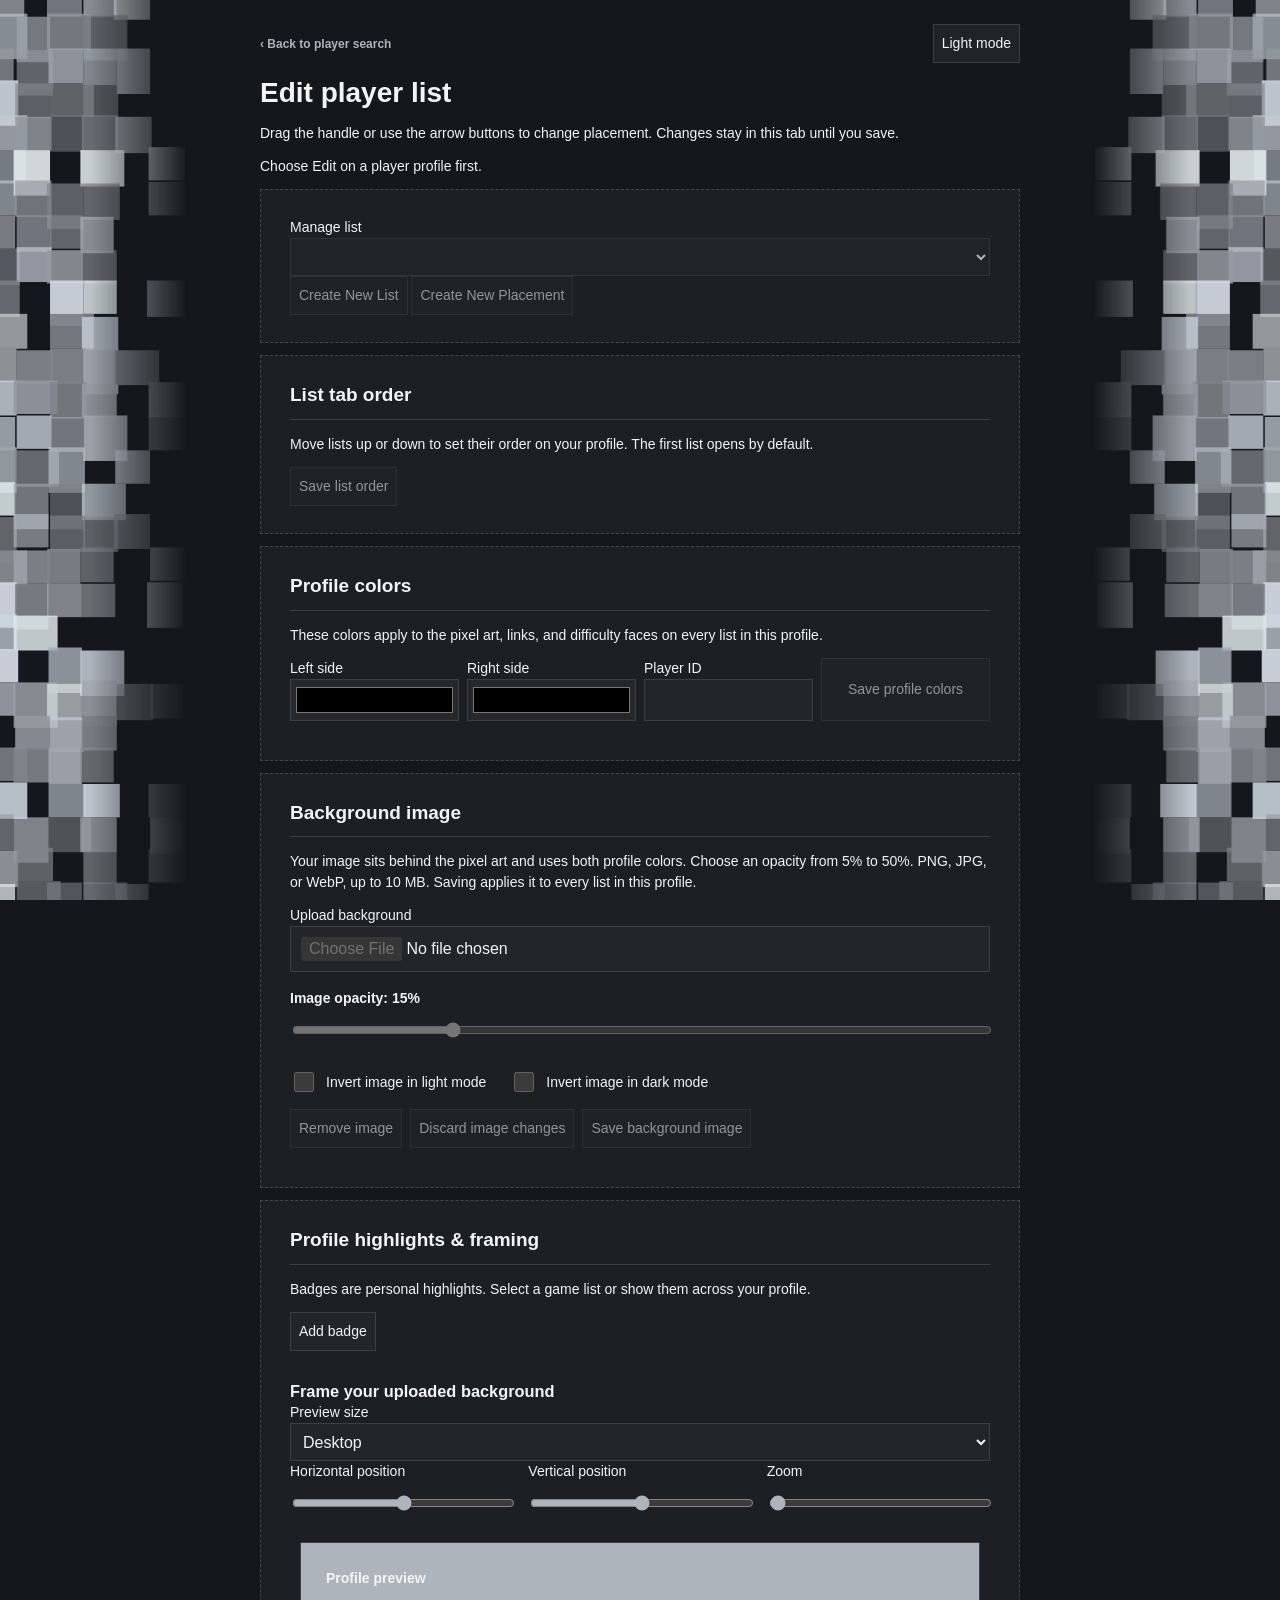
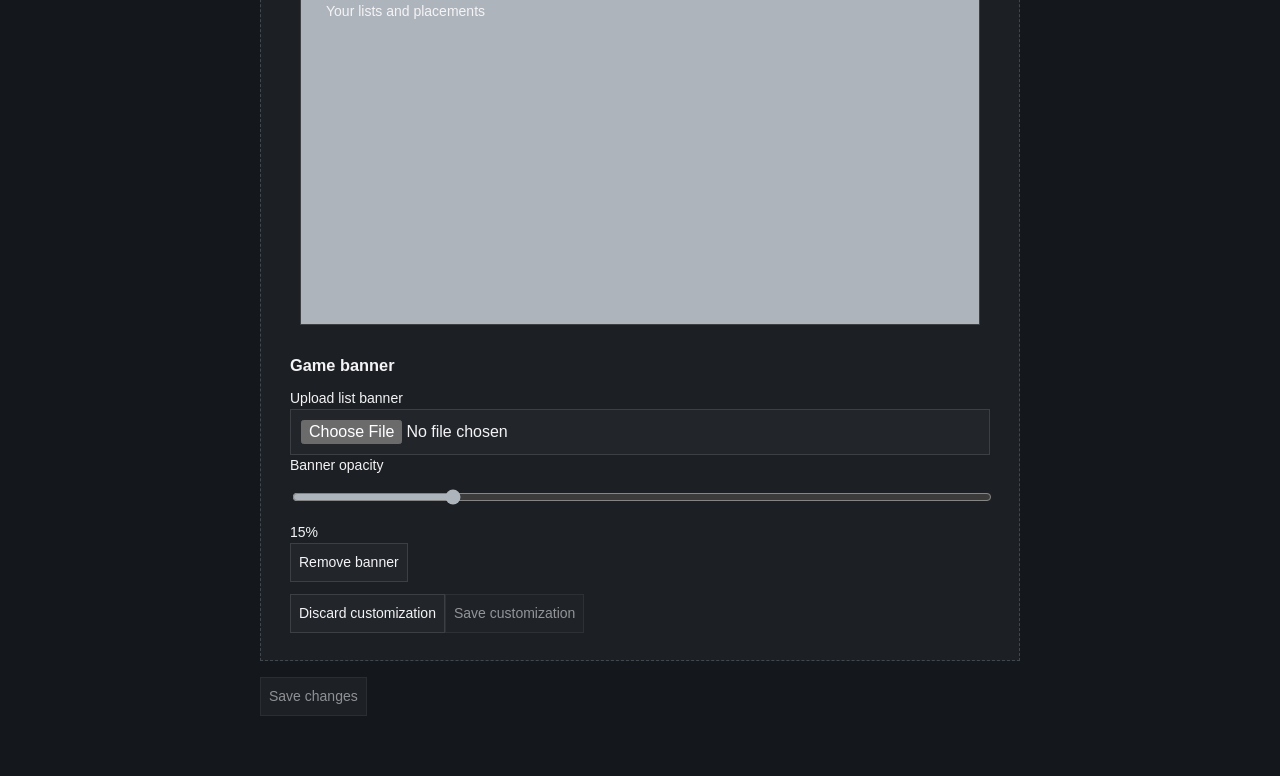
==== editor/index.html @ b679de84 "Add Beat Saber grade 1–40 artwork and editor selection with previews" ====
<!doctype html>
<html lang="en">
<head>
  <meta charset="utf-8">
  <meta name="viewport" content="width=device-width, initial-scale=1">
  <meta name="color-scheme" content="dark light">
  <meta name="theme-color" content="#1b1e22">
  <meta name="robots" content="noindex">
  <title>Edit player list</title>
  <link rel="stylesheet" href="../assets/style.css?v=beat-grades-1">
  <link rel="stylesheet" href="editor.css?v=beat-grades-1">
  <script type="module" src="editor.js?v=beat-grades-1"></script>
</head>
<body>
<main class="container editor">
  <div class="editor-topbar"><a id="back" class="inline-back" href="../">‹ Back to player search</a><button type="button" id="theme-toggle">Light mode</button></div>
  <h1 id="title">Edit player list</h1>
  <p>Drag the handle or use the arrow buttons to change placement. Changes stay in this tab until you save.</p>
  <p id="status" role="status"></p>
  <section class="singlepanel">
    <label for="list-select">Manage list</label>
    <select id="list-select" disabled></select>
    <button type="button" id="create-list" disabled>Create New List</button>
    <button type="button" id="create-placement" disabled>Create New Placement</button>
  </section>
  <section class="singlepanel" aria-labelledby="list-order-heading">
    <h2 id="list-order-heading">List tab order</h2>
    <p>Move lists up or down to set their order on your profile. The first list opens by default.</p>
    <ol id="list-order"></ol>
    <button type="button" id="save-list-order" disabled>Save list order</button>
  </section>
  <dialog id="list-order-dialog">
    <form id="list-order-form">
      <h2>Save list tab order</h2>
      <p id="order-save-status" role="status"></p>
      <label>Player ID (16 digits) <input id="order-code" type="password" inputmode="numeric" pattern="[0-9]{16}" maxlength="16" autocomplete="off" required></label>
      <button type="submit">Confirm and save</button>
      <button type="button" id="cancel-order">Cancel</button>
    </form>
  </dialog>
  <section class="singlepanel" aria-labelledby="profile-colors-heading">
    <h2 id="profile-colors-heading">Profile colors</h2>
    <p>These colors apply to the pixel art, links, and difficulty faces on every list in this profile.</p>
    <form id="profile-colors" class="editor-fields">
      <label>Left side <input type="color" id="profile-left" disabled></label>
      <label>Right side <input type="color" id="profile-right" disabled></label>
      <label>Player ID <input type="password" id="profile-code" inputmode="numeric" pattern="[0-9]{16}" maxlength="16" autocomplete="off" required disabled></label>
      <button type="submit" id="save-colors" disabled>Save profile colors</button>
    </form>
    <p id="colors-status" role="status"></p>
  </section>
  <section class="singlepanel" aria-labelledby="background-heading">
    <h2 id="background-heading">Background image</h2>
    <p>Your image sits behind the pixel art and uses both profile colors. Choose an opacity from 5% to 50%. PNG, JPG, or WebP, up to 10 MB. Saving applies it to every list in this profile.</p>
    <label>Upload background <input type="file" id="background-file" accept="image/png,image/jpeg,image/webp" disabled></label>
    <label class="background-opacity-label" for="background-opacity">Image opacity: <output id="background-opacity-value" for="background-opacity">15%</output></label>
    <input type="range" id="background-opacity" min="5" max="50" step="1" value="15" disabled>
    <div class="background-switches">
      <label><input type="checkbox" id="background-invert-light" role="switch" disabled> Invert image in light mode</label>
      <label><input type="checkbox" id="background-invert-dark" role="switch" disabled> Invert image in dark mode</label>
    </div>
    <div class="background-preview" id="background-preview" hidden><div class="background-preview-image" id="background-preview-image"></div><p id="background-preview-label">Background preview · 15% opacity</p></div>
    <div class="background-buttons"><button type="button" id="remove-background" disabled>Remove image</button><button type="button" id="reset-background" disabled>Discard image changes</button><button type="button" id="save-background" disabled>Save background image</button></div>
    <p id="background-status" role="status"></p>
  </section>
  <dialog id="background-dialog">
    <form id="background-form">
      <h2>Save background image</h2>
      <p id="background-save-status" role="status"></p>
      <label>Player ID (16 digits) <input id="background-code" type="password" inputmode="numeric" pattern="[0-9]{16}" maxlength="16" autocomplete="off" required></label>
      <button type="submit">Confirm and save</button><button type="button" id="cancel-background">Cancel</button>
    </form>
  </dialog>
  <dialog id="new-list-dialog">
    <form id="new-list-form">
      <h2>Create New List</h2>
      <label>List name <input id="new-list-title" maxlength="60" required></label>
      <div class="game-picker" id="game-picker">
        <label for="game-search">Game</label>
        <div class="game-picker-input"><input id="game-search" role="combobox" aria-autocomplete="list" aria-expanded="false" aria-controls="game-options" autocomplete="off" placeholder="Type or choose a game…" required><button type="button" id="toggle-games" aria-label="Show game categories" aria-controls="game-options" aria-expanded="false">▾</button></div>
        <input type="hidden" id="new-list-game">
        <div id="game-options" class="game-options" role="listbox" aria-label="Game categories" hidden></div>
      </div>
      <label id="new-game-field" hidden>New game title <input id="new-game-title" maxlength="60" disabled></label>
      <label>Player ID <input id="new-list-code" type="password" inputmode="numeric" pattern="[0-9]{16}" maxlength="16" autocomplete="off" required></label>
      <p id="new-list-status" role="status"></p>
      <button type="submit">Create list</button>
      <button type="button" id="cancel-list">Cancel</button>
    </form>
  </dialog>
  <datalist id="celeste-rank-options">
    <option value="Beginner"></option>
    <option value="Intermediate"></option>
    <option value="Advanced"></option>
    <option value="Expert"></option>
    <option value="Grandmaster"></option>
    <option value="Cracked Grandmaster"></option>
    <option value="GM+1"></option>
    <option value="GM+2"></option>
  </datalist>
  <div id="deletion-notice" class="deletion-notice" role="status" hidden><span id="deletion-count"></span><button type="button" id="undo-delete">Undo last deletion</button></div>
  <ol id="levels"></ol>
  <button type="button" disabled id="save">Save changes</button>
  <dialog id="confirm">
    <form id="confirm-form">
      <h2>Save rankings</h2>
      <p id="save-status" role="status"></p>
      <fieldset id="save-credentials">
        <label for="player-code">Player ID (16 digits)</label>
      <input id="player-code" type="password" inputmode="numeric" pattern="[0-9]{16}" maxlength="16" autocomplete="off" required>
        <button type="submit">Confirm and save</button>
      </fieldset>
      <button type="button" id="cancel">Cancel</button>
    </form>
  </dialog>
</main>
</body>
</html>
---- assets/style.css ----
/* Extracted from the supplied Layout List index to preserve its visual language. */

:root{--page:#121517;--surface:#1c2023;--surface2:#22272b;--top:#171a1d;--border:#353b40;--muted:#a6adb3;--dim:#7f8992;--text:#eef1f3;--accent:#5dc1e6;--accent-soft:#203944;--green:#76c8a1;--round:3px}
*{box-sizing:border-box}html{scroll-behavior:smooth}body{margin:0;background:var(--page);color:var(--text);font:14px/1.55 'Montserrat','Segoe UI',Arial,sans-serif}button,input,select{font:inherit}button{cursor:pointer}a{color:var(--accent);text-decoration:none}a:hover{text-decoration:underline}button:focus-visible,a:focus-visible,input:focus-visible,select:focus-visible{outline:2px solid var(--accent);outline-offset:3px}h1,h2,h3,h4,p{margin:0}h1,h2,h3,h4{line-height:1.3}img{max-width:100%}small,.muted{color:var(--muted)}.container{width:min(1180px,calc(100% - 48px));margin:0 auto}.sitehead{height:66px;background:var(--top);border-bottom:1px solid var(--border)}.headinner{height:100%;display:flex;align-items:center;justify-content:space-between;gap:25px}.wordmark{font-size:22px;font-weight:900;letter-spacing:-.9px;white-space:nowrap;color:#f5f7f7;line-height:1}.wordmark b{color:var(--accent);font-weight:900}.wordmark small{display:block;color:var(--dim);font-size:8px;font-weight:700;letter-spacing:2px;margin-top:5px}.navlinks{display:flex;align-items:center;gap:27px;white-space:nowrap}.navlinks button{border:0;background:transparent;color:#b7bdc2;font-size:12px;font-weight:800;padding:13px 0}.navlinks button:hover,.navlinks button.active{color:#fff}.navlinks button.active{box-shadow:inset 0 -2px var(--accent)}.headsubmit{border:1px solid #47798b;padding:8px 11px;color:#bfeafa;font-weight:800;font-size:11px}.headsubmit:hover{text-decoration:none;background:var(--accent-soft)}
.pageintro{padding:24px 0 21px}.pageintro h1{font-size:26px;font-weight:850;letter-spacing:-.6px}.pageintro p{font-size:12px;color:var(--muted);margin-top:5px}.layout{display:grid;grid-template-columns:minmax(0,1fr) 300px;gap:27px;align-items:start}.content{min-width:0}.tabs{display:grid;grid-template-columns:repeat(3,minmax(0,1fr));height:48px;border:1px dashed var(--border);margin-bottom:17px;background:#1b1e20}.tabs button{border:0;border-right:1px dashed var(--border);background:none;color:#bec5c9;font-size:14px;font-weight:800}.tabs button:last-child{border-right:0}.tabs button[aria-selected=true]{color:#fff;background:#252a2d;box-shadow:inset 0 -3px var(--accent)}.tabs button:hover{background:#292f33;color:#fff}.toolbar{display:flex;justify-content:space-between;align-items:center;gap:12px;margin:0 0 17px;flex-wrap:wrap}.toolbar-copy{font-size:12px;color:var(--muted);flex:1;min-width:200px}.filters{display:flex;gap:8px;align-items:center;flex-wrap:wrap}.filter,.select{appearance:none;border:1px solid #3a4247;background:#202529;color:#eef1f3;border-radius:2px;padding:9px 11px;font-size:12px;min-height:36px}.filter{width:185px}.filter::placeholder{color:#8b959d}.select{max-width:230px}.smallstatus{font-size:11px;color:var(--dim);margin:5px 0 12px}.smallstatus .online{color:var(--green)}.listcards{display:flex;flex-direction:column;gap:17px}.listcard{width:100%;min-height:127px;display:flex;gap:19px;align-items:center;text-align:left;border:1px dashed #3c444a;background:var(--surface);padding:12px 15px;color:var(--text);transition:border-color .15s,background .15s}.listcard:hover{border-color:#7ca6b6;background:#252b2f}.thumbnail{width:193px;height:102px;flex:0 0 193px;position:relative;overflow:hidden;background:linear-gradient(135deg,#212b32,#101c24 45%,#33444e);border:1px solid #323b40;display:flex;align-items:center;justify-content:center}.thumbnail::before{content:'';position:absolute;width:135%;height:100%;transform:rotate(-27deg);background:repeating-linear-gradient(90deg,transparent 0 16px,rgba(117,158,176,.065) 16px 20px)}.thumbnail img{position:absolute;inset:0;width:100%;height:100%;object-fit:cover;filter:saturate(.83) brightness(.82)}.playbadge{width:45px;height:32px;border-radius:6px;background:#121516c9;color:white;display:flex;align-items:center;justify-content:center;font-size:16px;z-index:1;border:1px solid #ffffff2d;box-shadow:0 2px 12px #0006}.thumb-watermark{position:absolute;font-size:26px;font-weight:900;letter-spacing:-2px;color:#ffffff1a}.listcardmeta{flex:1;min-width:0}.listcard h2{font-size:21px;letter-spacing:-.4px;line-height:1.3;font-weight:850;word-break:break-word}.listcard h2 .hash{font-weight:900}.listcard .creator{font-size:13px;font-weight:800;font-style:italic;color:#adb6bc;margin-top:5px}.listcard .tiernote{margin-top:9px;font-size:10px;color:var(--dim);font-weight:700;text-transform:uppercase;letter-spacing:.75px}.nextarrow{font-size:24px;color:#64717a;flex:none;margin-right:6px}.pagination{display:flex;gap:8px;align-items:center;justify-content:center;margin:20px 0 4px}.pagebtn{background:#23282b;color:var(--text);border:1px dashed var(--border);padding:9px 14px;font-weight:700}.pagebtn[disabled]{opacity:.4;cursor:default}.pagebtn:not([disabled]):hover{border-color:var(--accent)}
.sidebar{display:flex;flex-direction:column;gap:16px}.panel{background:var(--surface);border:1px dashed var(--border);padding:19px 19px 20px}.panel h2{font-size:17px;font-weight:850;padding-bottom:10px;margin-bottom:12px;border-bottom:1px solid #343a3f}.panel p{font-size:12px;color:#b2bbc0;line-height:1.7;margin:0 0 11px}.panel p:last-child{margin-bottom:0}.panel a{font-weight:700}.panel .sidebutton{display:block;text-align:center;padding:10px 12px;font-weight:800;background:#2e7188;color:white;font-size:12px;margin-top:15px;border:1px solid #3e8eab}.panel .sidebutton:hover{text-decoration:none;background:#388aa6}.bulletrows{display:flex;flex-direction:column;gap:9px}.bulletrows>div{display:flex;justify-content:space-between;gap:8px;font-size:12px;border-bottom:1px solid #30373c;padding-bottom:8px}.bulletrows>div:last-child{border:0;padding:0}.bulletrows strong{font-size:13px}.tierlinks{display:flex;flex-wrap:wrap;gap:6px}.tierchip{border:1px solid #47535c;padding:4px 7px;background:#252b30;color:#c4ced4;font-size:11px;cursor:pointer}.tierchip:hover{color:var(--accent);border-color:var(--accent)}.foot{padding:28px 0 36px;border-top:1px solid #2b3238;margin-top:40px;display:flex;gap:14px;flex-wrap:wrap;justify-content:space-between;color:#879198;font-size:11px}.foot a{color:#a5c8d4}.note{background:#1a303a;border:1px solid #385c69;padding:10px 14px;font-size:12px;color:#b9e6f2;margin-bottom:15px}.empty{padding:34px 20px;text-align:center;border:1px dashed var(--border);color:var(--muted);font-size:13px}.section-title{font-size:22px;margin-bottom:15px;font-weight:850}.singlepanel{background:var(--surface);border:1px dashed var(--border);padding:23px;margin-bottom:17px}.singlepanel h2{font-size:19px;font-weight:800;margin-bottom:14px;border-bottom:1px solid var(--border);padding-bottom:11px}.backrow{display:flex;align-items:center;justify-content:space-between;gap:15px;margin-bottom:16px}.backbutton,.textbutton{background:transparent;color:var(--accent);border:0;padding:5px 0;font-size:12px;font-weight:800}.prevnext{display:flex;gap:12px}.prevnext button{border:1px dashed var(--border);background:#242a2f;color:var(--text);font-weight:750;padding:6px 10px;font-size:12px}.prevnext button:disabled{opacity:.3}.detailheading h1{font-size:27px;line-height:1.2;overflow-wrap:anywhere;letter-spacing:-.65px}.detailheading p{margin:7px 0 16px;font-size:13px;color:#bcc4c8}.detailheading p strong{color:#fff}.videoarea{width:min(100%,650px);aspect-ratio:16/9;background:#0e1113;margin:0 auto 17px;position:relative;display:flex;align-items:center;justify-content:center;border:1px solid #333f45;overflow:hidden}.videoarea img{position:absolute;width:100%;height:100%;object-fit:cover;filter:brightness(.63)}.videoarea iframe{position:absolute;inset:0;width:100%;height:100%;border:0}.videooverlay{position:relative;z-index:2;background:#d93732;border:0;border-radius:7px;color:#fff;padding:11px 23px;font-weight:800;display:flex;align-items:center;gap:10px;box-shadow:0 4px 20px #0009}.videooverlay:hover{background:#ed4942}.videoempty{position:relative;z-index:2;color:#c5cdd0;font-size:12px}.facts{display:grid;grid-template-columns:repeat(4,minmax(0,1fr));border-top:1px solid #343c41;margin-top:11px;padding-top:16px;text-align:center;gap:8px}.fact>strong{display:block;font-size:12px;color:#f4f5f5;font-weight:800;overflow-wrap:anywhere}.fact>span{font-size:11px;color:var(--muted);display:block;margin-top:4px}.fact button{border:0;background:none;color:var(--accent);padding:0;font-weight:850}.statline{margin-top:15px;text-align:center;font-size:12px;color:var(--muted)}.statline strong{color:#eee}.collapsible>summary{font-size:18px;cursor:pointer;font-weight:800}.collapsible .muted{margin-top:12px}.recordsintro{font-size:12px;color:var(--muted);margin:0 0 13px}.recordsintro strong{color:#f3f5f5}.recordtable{width:100%;border-collapse:collapse;font-size:12px}.recordtable th{background:#283139;color:#8ed8f1;text-align:left;font-size:11px;letter-spacing:.3px;padding:11px 10px}.recordtable td{border-bottom:1px solid #353c40;padding:12px 10px;color:#c9d1d5}.recordtable tr:last-child td{border-bottom:none}.recordtable .complete{font-weight:800;color:#fff}.recordtable th:nth-child(2),.recordtable td:nth-child(2){text-align:center}.recordtable th:last-child,.recordtable td:last-child{text-align:right}.pill{display:inline-block;padding:2px 7px;color:#87d7f0;background:#223640;font-size:10px;text-transform:uppercase;font-weight:800}.profiletitle{display:flex;align-items:center;justify-content:space-between;gap:15px}.profilegrid{display:grid;grid-template-columns:repeat(3,1fr);gap:9px;margin-bottom:20px}.profilestat{padding:16px;border:1px dashed var(--border);background:#22282c;text-align:center}.profilestat strong{display:block;font-size:23px}.profilestat small{font-size:11px}.columns2{display:grid;grid-template-columns:repeat(2,minmax(0,1fr));gap:14px}.pack{border:1px dashed var(--border);background:var(--surface);padding:17px}.pack h3{font-size:16px;margin-bottom:7px}.pack p{font-size:11px;color:var(--dim);margin-bottom:12px}.pack button{display:block;background:transparent;border:0;color:var(--accent);font-size:12px;text-align:left;padding:3px 0}.otherstat{color:var(--dim);font-size:11px}.runvalue{font-size:75px;font-weight:900;letter-spacing:-5px;color:#f4f4f4;line-height:1.2}.actionbutton{background:#2e7188;color:white;border:1px solid #438fa7;padding:10px 17px;font-weight:800;font-size:12px}.actionbutton:hover{background:#3d8fa9}.ghostbutton{background:#20272b;color:#d8e5ec;border:1px dashed #49535a;padding:10px 14px;font-size:12px;font-weight:700}.buttonrow{display:flex;gap:8px;flex-wrap:wrap;margin-top:14px}.progressrow{display:grid;grid-template-columns:minmax(120px,1.2fr) minmax(80px,1fr) 53px auto;gap:14px;align-items:center;margin:12px 0;border:1px dashed var(--border);background:#22282c;padding:14px}.progressrow .labelname{font-weight:800}.progressrow input{width:100%;accent-color:#61bad9}.progressrow .percent{font-weight:800}.progressrow button{border:0;background:none;color:var(--accent)}.toast{position:fixed;right:18px;bottom:18px;z-index:100;background:#2b555f;border:1px solid #65a5b6;padding:10px 15px;box-shadow:0 8px 30px #0009;color:#fff;font-size:12px;opacity:0;transition:opacity .2s;pointer-events:none}.toast.show{opacity:1}
@media(max-width:1050px){.navlinks{gap:14px}.layout{grid-template-columns:minmax(0,1fr) 260px;gap:17px}.thumbnail{width:156px;flex-basis:156px;height:94px}.listcard{gap:13px}.listcard h2{font-size:19px}}
@media(max-width:780px){.sitehead{height:auto}.headinner{min-height:61px;flex-wrap:wrap;padding:15px 0 0;gap:10px}.navlinks{width:100%;overflow-x:auto;gap:19px;order:3}.navlinks button{padding:11px 0}.headsubmit{margin-left:auto}.layout{display:flex;flex-direction:column}.sidebar{width:100%;display:grid;grid-template-columns:repeat(2,minmax(0,1fr));margin-top:10px}.pageintro{padding:22px 0 15px}.container{width:min(100% - 30px,1180px)}}
@media(max-width:520px){.sidebar{display:flex}.tabs button{font-size:12px}.thumbnail{width:121px;flex-basis:121px;height:76px}.listcard{min-height:104px;padding:9px;gap:11px}.listcard h2{font-size:16px}.listcard .creator{font-size:11px}.listcard .tiernote{margin-top:5px;font-size:9px}.playbadge{width:30px;height:24px;font-size:11px}.nextarrow{display:none}.toolbar{align-items:stretch}.filters{width:100%}.filter{flex:1;width:100px}.select{flex:1;min-width:100px}.facts{grid-template-columns:repeat(2,1fr);gap:16px 6px}.singlepanel{padding:16px}.detailheading h1{font-size:23px}.recordtable{font-size:11px}.recordtable th,.recordtable td{padding:9px 5px}.columns2{grid-template-columns:1fr}.profilegrid{gap:5px}.profilestat{padding:12px 4px}.progressrow{grid-template-columns:1fr 40px auto}.progressrow input{grid-column:1 / -1;grid-row:2}.container{width:calc(100% - 24px)}.navlinks{gap:17px}}

/* V15: public player profiles and difficulty-completion packs */
.profile-hero{display:flex;align-items:center;gap:17px;margin-bottom:18px}
.profile-avatar{flex:0 0 66px;width:66px;height:66px;border:1px solid var(--border);background:var(--surface2);display:grid;place-items:center;font-size:26px;font-weight:900;color:var(--accent)}
.profile-subtitle{color:var(--dim);font-size:12px;margin-top:5px}
.player-link{border:0;background:none;color:var(--accent);padding:0;font:inherit;text-decoration:underline;text-underline-offset:3px;cursor:pointer;font-weight:750}
.player-link:hover{text-decoration-thickness:2px}
.player-link.inline-player{display:inline;font-size:inherit;font-weight:800}
.profile-list{display:flex;flex-direction:column;gap:8px}
.profile-record{display:flex;align-items:center;justify-content:space-between;gap:12px;padding:10px 12px;border:1px dashed var(--border);background:var(--surface2);font-size:12px}
.profile-record strong{font-size:13px}
.profile-record .record-meta{color:var(--dim);font-size:11px;margin-top:4px}
.profile-record .record-actions{display:flex;align-items:center;gap:12px;white-space:nowrap}
.profile-note{font-size:12px;color:var(--dim);line-height:1.6}
.pack-progress-track{height:8px;background:var(--surface2);border:1px solid var(--border);margin:10px 0 7px;overflow:hidden}
.pack-progress-fill{height:100%;background:var(--accent);transition:width .25s ease}
.pack-status{font-size:11px;color:var(--dim);line-height:1.6}
.pack-earned{border-color:var(--accent) !important}
.pack-earned-label{background:var(--accent-button);color:#fff;display:inline-block;padding:3px 7px;font-size:10px;font-weight:850;letter-spacing:.35px;margin-bottom:8px}
.pack-head{display:flex;gap:8px;justify-content:space-between;align-items:flex-start}
.pack-head h3{margin:0}
.pack-count{font-size:11px;color:var(--dim)}
.profile-packs{display:grid;grid-template-columns:repeat(2,minmax(0,1fr));gap:12px;margin-top:10px}
.profile-packs .pack{min-width:0}
.pack-cta{border:0;background:none;color:var(--accent);text-align:left;padding:5px 0;font-size:12px;font-weight:750;cursor:pointer}
.pack-cta:hover{text-decoration:underline}
.pack-filter{display:flex;align-items:center;gap:10px;flex-wrap:wrap;margin-top:12px}
.pack-filter .filter{width:min(100%,310px)}
.pack-people{display:flex;gap:7px;flex-wrap:wrap;margin:9px 0 0}
.pack-people button{padding:5px 9px;border:1px dashed var(--border);background:var(--surface2);font-size:11px;color:var(--text)}
.pack-people button[aria-pressed=true]{border-color:var(--accent);color:var(--accent)}
.pack-entry{font-size:12px;color:var(--text);margin:7px 0}
.pack-entry button{display:inline;color:var(--accent);font-size:inherit}
.profile-empty{font-size:12px;color:var(--dim);padding:14px;border:1px dashed var(--border)}
body.light-mode .profile-record,body.light-mode .profilestat,body.light-mode .pack,body.light-mode .pack-people button{background:#f1f3f5;color:#252a30}
body.light-mode .profile-record .record-meta,body.light-mode .pack-status,body.light-mode .profile-note{color:#5b626a}
@media(max-width:670px){.profile-packs{grid-template-columns:1fr}.profile-hero{align-items:flex-start}.profile-avatar{width:50px;height:50px;flex-basis:50px;font-size:21px}.profile-record{align-items:flex-start;flex-direction:column}.profile-record .record-actions{width:100%;justify-content:space-between}}


/* V17: searchable player combobox for Packs */
.pack-autocomplete{position:relative;width:min(100%,365px);flex:1 1 230px;min-width:0}
.pack-autocomplete .filter{width:100%;min-height:40px}
.pack-suggestions{position:absolute;z-index:80;top:calc(100% + 5px);left:0;right:0;max-height:285px;overflow:auto;background:var(--surface);border:1px solid var(--border);box-shadow:0 16px 35px #0005;border-radius:3px;padding:5px}
.pack-suggestion{display:flex;justify-content:space-between;align-items:center;gap:12px;width:100%;text-align:left;border:0;border-radius:2px;background:transparent;color:var(--text);padding:11px 12px;font-size:13px;cursor:pointer;transition:background .2s ease}
.pack-suggestion:hover,.pack-suggestion[aria-selected=true]{background:var(--surface2);color:var(--accent-strong)}
.pack-suggestion small{font-size:10px;color:var(--muted);white-space:nowrap}
.pack-suggest-empty{color:var(--muted);font-size:12px;padding:11px 12px}
.pack-player-hint{font-size:11px;color:var(--muted);margin-top:8px}
body.light-mode .pack-suggestions{background:#fff;box-shadow:0 15px 30px #151a222b}
body.light-mode .pack-suggestion:hover,body.light-mode .pack-suggestion[aria-selected=true]{background:#e8edf0;color:#313940}
@media(max-width:600px){.pack-filter{align-items:stretch}.pack-autocomplete{flex-basis:100%;width:100%}.pack-suggestions{max-height:235px}}

/* V39: player profile accordion sections; open state is native and accessible. */
.profile-accordion.singlepanel{padding:0;overflow:hidden}
.profile-accordion>summary{display:flex;align-items:center;justify-content:space-between;gap:12px;list-style:none;cursor:pointer;padding:17px 22px;min-height:57px;color:var(--text);transition:background-color .18s ease}
.profile-accordion>summary::-webkit-details-marker{display:none}
.profile-accordion>summary:hover{background:var(--surface2)}
.profile-accordion>summary:focus-visible{outline:2px solid var(--accent);outline-offset:-3px}
.profile-accordion-heading{font-size:18px;font-weight:800;line-height:1.3}
.profile-accordion-heading small{color:var(--muted);font-size:12px;font-weight:600;white-space:nowrap;margin-left:5px}
.profile-accordion-chevron{font-size:22px;font-weight:500;line-height:1;color:var(--muted);transition:transform .18s ease;flex:none}
.profile-accordion[open] .profile-accordion-chevron{transform:rotate(180deg)}
.profile-accordion[open]>summary{border-bottom:1px solid var(--border)}
.profile-accordion-content{padding:18px 22px 22px}
.profile-accordion-content>.profile-note:first-child{margin-top:0}
body.light-mode .profile-accordion>summary:hover{background:#f0f2f4}
@media(max-width:670px){.profile-accordion>summary{padding:16px;min-height:55px}.profile-accordion-heading{font-size:16px}.profile-accordion-content{padding:15px 16px 19px}}
@media(prefers-reduced-motion:reduce){.profile-accordion>summary,.profile-accordion-chevron{transition:none}}

/* Official Laylist staff, with a separate credit for this version. */
.list-editors{list-style:none;padding:0;margin:14px 0;display:flex;flex-direction:column;gap:10px}
.list-editor{display:flex;align-items:center;justify-content:space-between;gap:10px;font-size:12px}
.list-editor>a{min-width:0;font-weight:750;overflow-wrap:anywhere}
.editor-roles{display:flex;justify-content:flex-end;flex-wrap:wrap;gap:4px;flex-shrink:0;max-width:62%}
.editor-role{font-size:10px;line-height:1.5;border:1px solid var(--border);background:var(--surface2);color:var(--muted);padding:1px 5px;border-radius:2px}
.version-coder{border-top:1px solid var(--border);margin-top:13px;padding-top:12px}
.version-coder small{display:block;color:var(--muted);font-size:10px;margin-bottom:7px}

/* A full-width highlight keeps the existing four profile totals together. */
.profile-hardest{margin:14px 0;padding:14px 16px;border:1px dashed var(--border);background:var(--surface2)}
.hardest-label{display:block;font-size:11px;font-weight:750;color:var(--muted);margin-bottom:6px}
.profile-hardest .textbutton{font-size:16px;text-align:left;max-width:100%;overflow-wrap:anywhere}
.hardest-meta{display:block;color:var(--muted);font-size:11px;margin-top:4px}
.hardest-empty{display:block;font-size:14px;font-weight:750;color:var(--text)}

/* Decorative level artwork stays behind the readable, interactive content. */
.profile-hardest{position:relative;overflow:hidden;isolation:isolate}
.hardest-content{position:relative;z-index:2}
.profile-hardest.has-thumbnail{background:#11161b}
.hardest-backdrop{position:absolute;inset:0;z-index:0;width:100%;height:100%;object-fit:cover;object-position:center;filter:saturate(.8);pointer-events:none}
.profile-hardest.has-thumbnail::after{content:'';position:absolute;inset:0;z-index:1;pointer-events:none;background:linear-gradient(90deg,rgba(9,14,19,.86),rgba(9,14,19,.76) 55%,rgba(9,14,19,.68))}
.profile-hardest.has-thumbnail .hardest-label,.profile-hardest.has-thumbnail .hardest-meta,.profile-hardest.has-thumbnail .profile-note{color:#d6dfe7}
.profile-hardest.has-thumbnail .textbutton{color:#f5f8fa}

.pending-heading{margin-bottom:20px}.pending-heading h1{font-size:26px;margin-bottom:8px}.pending-toolbar{display:flex;justify-content:space-between;gap:12px;flex-wrap:wrap;margin:15px 0}.pending-status-tabs{display:flex;gap:7px;flex-wrap:wrap}.pending-status-tabs [aria-pressed=true]{border-color:var(--accent);color:var(--accent);background:var(--surface2)}.pending-search-label{display:block;font-size:12px;color:var(--muted);margin:15px 0 7px}.content input.pending-search{width:100%;max-width:none;margin-bottom:12px}.pending-count{margin-bottom:14px}.pending-card{align-items:flex-start;cursor:default}.pending-card .thumbnail{margin-top:3px}.pending-card .listcardmeta{width:100%}.pending-card h2{font-size:21px}.pending-player{margin:7px 0;font-size:14px}.pending-player>strong{margin-left:9px;color:var(--text)}.pending-meta,.pending-review-result,.pending-public-note{font-size:11px;color:var(--muted);line-height:1.6;overflow-wrap:anywhere;margin:7px 0}.pending-proof-link{font-size:12px;font-weight:750}.pending-actions{display:flex;gap:9px;flex-wrap:wrap;margin-top:13px}.pending-actions button:disabled{opacity:.5;cursor:not-allowed}.pending-proof-fallback{font-size:12px;color:var(--muted);position:relative;z-index:1}.pending-card .thumbnail{color:var(--text);text-decoration:none}.staff-review-dialog{background:var(--surface);color:var(--text);border:1px solid var(--border);padding:24px;width:520px;max-width:calc(100vw - 32px);max-height:calc(100vh - 40px);overflow:auto;margin:auto}.staff-review-dialog::backdrop{background:#000b}.staff-review-dialog h2{font-size:22px;margin-bottom:10px}.staff-review-dialog .field{margin-top:15px}.staff-review-dialog input,.staff-review-dialog select,.staff-review-dialog textarea{width:100%;background:var(--surface2);color:var(--text);border:1px solid var(--border);padding:10px;font:inherit}.staff-review-dialog small{display:block;font-size:11px;color:var(--muted);margin-top:6px}.staff-review-dialog textarea{min-height:85px}.staff-review-dialog label{display:block;font-size:12px;font-weight:750;margin-bottom:7px}.staff-review-dialog .form-alert{margin-top:12px}.submission-availability{margin:13px 0}
@media(max-width:780px){.pending-card{display:flex;flex-direction:column}.pending-card .thumbnail{width:100%;flex:none;aspect-ratio:16/9}.pending-card .listcardmeta{padding-top:8px}}




/* A near-reference-scale dark treatment of Pointercrate's 2017–2026 Demonlist layout. */
:root{
 --page:#14171b;--surface:#1f2226;--surface2:#25292e;--top:#1b1e22;
 --border:#3c4045;--muted:#aeb1b7;--dim:#91979f;--text:#f4f4f6;
 --accent:#36a5dc;--accent-soft:#203644;--green:#90d1be;
}
*{box-sizing:border-box}
html{scroll-behavior:smooth}
body{background:var(--page);color:var(--text);font-family:'Segoe UI',Arial,Helvetica,sans-serif;font-size:14px;line-height:1.5;min-height:100vh;position:relative}
body::before{content:'';position:fixed;top:0;bottom:0;left:0;width:122px;z-index:-1;pointer-events:none;background-image:var(--player-pixel-pattern,var(--laylist-pixel-pattern));background-position:top left;background-size:122px 1100px;opacity:.94}
body::after{content:'';position:fixed;top:0;bottom:0;left:88px;width:50px;z-index:-1;pointer-events:none;background:linear-gradient(90deg,transparent,var(--page))}
.container{width:min(1150px,calc(100% - 52px));margin:0 auto}
.sitehead{height:65px;background:#1b1e22;border-bottom:1px solid #41454b;position:relative;z-index:10}
.headinner{display:flex;align-items:center;gap:20px;justify-content:space-between;height:100%}
.wordmark{font-size:19px;line-height:1.1;font-family:'Arial Narrow','Roboto Condensed','Arial',sans-serif;font-weight:900;letter-spacing:-.8px;color:#eee;white-space:nowrap}
.wordmark b{color:#42acde}.wordmark small{display:none}
.navlinks{gap:0;justify-content:flex-end;align-self:stretch;margin-left:auto}
.navlinks button{padding:23px 13px 15px;height:100%;font-size:12px;color:#d5d8dc;font-weight:700;position:relative;line-height:1}
.navlinks button.active,.navlinks button:hover{color:#fff;box-shadow:none;background:#252a2f}
.navlinks button.active:after{content:'';position:absolute;left:13px;right:13px;bottom:0;height:3px;background:#35a7dd}
.headsubmit{font-size:11px;letter-spacing:.1px;font-weight:700;color:#d7dee4;padding:7px 11px;border:0;border-left:1px solid #3e444b;white-space:nowrap}
.headsubmit:hover{background:#2d3338}
.pageintro{padding:22px 0 16px}.pageintro h1{font-size:24px}.pageintro p{font-size:12px}
/* The tabs sit above, not inside, the two-column list layout. */
.wide-tabs{height:43px;border:1px solid #393d42;border-top:0;display:grid;grid-template-columns:repeat(3,minmax(0,1fr));background:#1b1e22;margin-bottom:21px}
.wide-tabs button{color:#cdd1d6;background:none;border:0;border-right:1px solid #3d4148;font-size:13px;font-weight:700;position:relative}
.wide-tabs button:last-child{border-right:0}
.wide-tabs button:hover{background:#252a30;color:white}
.wide-tabs button[aria-selected=true]{color:#fff;background:#22262a}
.wide-tabs button[aria-selected=true]::after{content:'';height:3px;background:#39a6d6;position:absolute;bottom:-1px;left:0;right:0}
.layout{display:grid;grid-template-columns:minmax(0,1fr) 280px;align-items:start;gap:19px}
.content{min-width:0}
.list-toolbar{margin-bottom:13px;display:flex;gap:10px;align-items:center;justify-content:space-between;flex-wrap:wrap}
.list-description{color:#aeb5ba;font-size:12px;flex:1 1 250px;line-height:1.4}
.list-filter-area{display:flex;gap:9px;align-items:center}
.filter,.select{border:1px solid #414850;background:#24292e;border-radius:0;color:#d9dfe3;padding:7px 10px;font-size:12px;min-height:31px}
.filter{width:165px}.select{max-width:145px}
.smallstatus{margin:0 0 12px;font-size:11px;color:#85949e;line-height:1.3}
.listcards{display:flex;flex-direction:column;gap:17px}
.listcard{border:1px dashed #41474d;box-shadow:0 2px 9px #00000013;background:#1f2226;padding:14px 17px;gap:17px;min-height:132px;align-items:center;text-align:left;transition:background .17s,border-color .17s}
.listcard:hover,.listcard:focus-visible{background:#252a2f;border-color:#5fa0c4;text-decoration:none;outline:none}
.thumbnail{width:176px;flex-basis:176px;height:98px;border:none;background:linear-gradient(135deg,#193345,#122631 42%,#1a4051 85%);position:relative;overflow:hidden;display:flex;align-items:center;justify-content:center}
.thumbnail::before{content:'';position:absolute;inset:0;transform:none;width:auto;height:auto;background:linear-gradient(158deg,transparent 10%,#43c6ff10 10% 13%,transparent 14% 35%,#75a4df13 35% 38%,transparent 39%),repeating-linear-gradient(0deg,#6be7ff16 0 3px,transparent 3px 24px);}
.thumbnail img{position:absolute;inset:0;width:100%;height:100%;object-fit:cover;filter:brightness(.94) saturate(.9)}
.thumb-watermark{font-family:Arial,sans-serif;font-size:32px;font-weight:900;letter-spacing:0;opacity:.55;color:#ffffff30;transform:skewX(-10deg)}
.playbadge{width:39px;height:28px;font-size:14px;background:#000a;border-radius:7px;color:#fafafa;border:1px solid #ffffff18}
.listcard h2{font-size:20px;line-height:1.2;letter-spacing:0;font-weight:800;color:#f3f3f4}
.listcard h2 .hash{font-weight:900}
.listcard .creator{font-weight:700;font-style:italic;color:#c4c7ce;margin-top:3px;font-size:13px}
.listcard .tiernote{font-size:10px;font-weight:500;letter-spacing:.2px;text-transform:none;margin-top:7px;color:#81919e}
.nextarrow{display:none}
.sidebar{gap:16px}
.panel{padding:16px 15px 19px;background:#1e2125;border:1px dashed #42464d;box-shadow:0 2px 12px #00000013;text-align:center}
.panel h2{font-size:17px;margin:0 0 10px;font-weight:750;text-align:center;padding:0 0 10px;border-bottom:1px solid #353b41}
.panel p{color:#a5aab0;font-size:11px;line-height:1.6;margin:0 0 13px}
.panel p:last-child{margin-bottom:0}
.panel a{font-size:11px}
.panel .sidebutton{background:#267eac;border:0;font-size:11px;letter-spacing:.1px;padding:11px 8px;color:white}
.panel .sidebutton:hover{background:#349ad0}
.team-list{display:flex;flex-direction:column;align-items:center;gap:8px;margin:13px auto;font-size:12px;color:#dce1e4}
.team-list a{font-size:12px}
.panel .side-note{font-size:10px;color:#8c939b;margin:7px auto 0}
.sidebar .bulletrows>div{font-size:11px;text-align:left}
.sidebar .bulletrows strong{font-size:11px}
.tierlinks{justify-content:center}
.tierchip{background:transparent;border:1px solid #44525c;padding:3px 7px;font-size:10px}
.foot{margin-top:35px;font-size:10px;line-height:1.5}
.wide-tabs{margin-bottom:13px}.list-description{display:none}.list-toolbar{justify-content:flex-end;margin-bottom:11px}.smallstatus{display:none}.pagination{padding:8px 0 20px}
.pagebtn{border:1px solid #43484e;background:#272b30;font-size:12px;padding:7px 11px}
.singlepanel{background:#202428;padding:21px 23px;border:1px dashed #41474f}
.detailheading{text-align:center}
.detailheading h1{font-size:26px}.detailheading p{font-size:13px;margin-top:10px}
.videoarea{max-width:620px}
.recordsintro{font-size:12px}
.recordtable th{color:#f1f1f2;background:#2c353b}
.recordtable td{border-color:#373e44}
@media(max-width:1050px){.container{width:min(1040px,calc(100% - 32px))}.layout{grid-template-columns:minmax(0,1fr) 240px;gap:16px}.thumbnail{width:150px;flex-basis:150px;height:90px}.listcard{gap:15px}.listcard h2{font-size:19px}}
@media(max-width:780px){body::before{width:53px;background-size:55px 495px;opacity:.45}body::after{left:25px}.sitehead{height:auto}.headinner{min-height:55px;flex-wrap:wrap;padding:10px 0 0;gap:0}.wordmark{font-size:19px}.headsubmit{margin-left:auto}.navlinks{order:3;width:100%;overflow-x:auto;justify-content:flex-start;gap:4px;min-height:42px;margin:5px 0 0}.navlinks button{height:42px;padding:13px 12px 11px;flex:none}.wide-tabs{margin-bottom:15px}.layout{display:flex;flex-direction:column}.content{width:100%}.sidebar{width:100%;display:grid;grid-template-columns:repeat(2,minmax(0,1fr));margin-top:13px}.listcard{min-height:105px;padding:11px 13px;gap:13px}.thumbnail{width:141px;flex:0 0 141px;height:82px}.listcard h2{font-size:17px}.listcard .tiernote{margin-top:5px}.listcard .creator{font-size:12px}.list-toolbar{gap:7px}}
@media(max-width:540px){body::before{display:none}body::after{display:none}.container{width:calc(100% - 22px)}.sitehead{height:auto}.headinner{min-height:53px;padding-top:8px}.headsubmit{font-size:10px;padding:6px 4px}.navlinks{gap:0}.navlinks button{font-size:11px;padding-left:11px;padding-right:11px}.wide-tabs{height:42px}.wide-tabs button{font-size:11px}.list-description{flex:1 1 100%;font-size:11px}.list-filter-area{width:100%}.filter{flex:1;width:auto;min-width:0}.select{max-width:120px}.listcard{min-height:95px;padding:9px;gap:12px}.thumbnail{width:122px;flex-basis:122px;height:73px}.listcard h2{font-size:15.5px;line-height:1.26}.listcard .creator{font-size:11px}.listcard .tiernote{font-size:9px;margin-top:3px}.listcards{gap:12px}.sidebar{grid-template-columns:1fr}.panel{padding:15px}.smallstatus{font-size:10px}.foot{padding:16px 0}.detailheading h1{font-size:21px}.facts{grid-template-columns:repeat(2,minmax(0,1fr))}.singlepanel{padding:15px}.headinner{gap:0}}


/* October 2026: Screenshot-matched mobile layout and actual Laylist categories */
.wide-tabs {display:flex;grid-template-columns:none;overflow-x:auto;overflow-y:hidden;overscroll-behavior-x:contain;scrollbar-width:none;scroll-snap-type:x proximity;white-space:nowrap;border:1px dashed var(--border);height:54px;background:#1c1e22;position:relative}
.wide-tabs::-webkit-scrollbar{display:none}
.wide-tabs button{flex:0 0 auto;min-width:144px;padding:0 22px;scroll-snap-align:start;border-right:1px dashed #43464c;font-size:14px;font-weight:760}
.wide-tabs button[aria-selected=true] {background:#282d32}
.wide-tabs button:last-child{border-right:none}
.tier-wrap{position:relative}
.tier-wrap::after{content:'';position:absolute;top:1px;right:0;bottom:14px;width:19px;pointer-events:none;background:linear-gradient(90deg,transparent,#15191ecc)}
.listcard .creator{font-style:normal;font-weight:450;color:#c5c6c8}
.listcard .creator strong{font-weight:800;color:#f4f5f6;text-decoration:underline;text-underline-offset:2px}
.listcard .tiernote{font-size:11px;color:#a2a7ac;font-weight:400;letter-spacing:0}
.mobilehead-tools,.mobile-menu,.mobile-search{display:none}
.mobilehead-tools .locale{display:flex;align-items:center;gap:7px;font-size:15px;font-weight:750;letter-spacing:.2px}
.mobilehead-tools .locale .flag{font-size:20px}
.mobilehead-tools [data-theme-toggle]{font-size:25px;line-height:1}.mobilehead-tools .locale .chevron{font-size:11px;color:#a4aab0}
.mobileicon{display:inline-flex;align-items:center;justify-content:center;padding:5px;color:#e3e5e8;border:0;background:transparent;width:38px;height:40px}
.mobileicon svg{width:25px;height:25px;stroke:currentColor;fill:none;stroke-width:2.2;stroke-linecap:round}
.mobile-menu{border-top:1px solid #383c42;background:#22262b;padding:10px 15px 13px;position:absolute;top:100%;left:0;right:0;box-shadow:0 18px 22px #0009;z-index:15}
.mobile-menu.open{display:flex;flex-direction:column}
.mobile-menu button,.mobile-menu a{display:block;width:100%;border:0;background:transparent;padding:12px 6px;color:#e3e9ef;font-size:14px;font-weight:760;text-align:left;text-decoration:none;border-bottom:1px solid #383f45}
.mobile-menu button:hover,.mobile-menu a:hover{color:var(--accent)}
.mobile-search.visible{display:flex;gap:8px;align-items:center;background:#22272b;border:1px solid #40464c;padding:12px;margin:0 0 16px}
.mobile-search .filter{flex:1;width:100%;font-size:14px;min-height:36px}
/* Keep the main list free of unsupported scoring claims. */
@media(max-width:780px){
 .sitehead{height:66px;position:relative}
 .headinner{min-height:66px;height:66px;padding:0;flex-wrap:nowrap;gap:8px}
 .wordmark{font-size:21px;letter-spacing:-.9px}
 .mobilehead-tools{display:flex;align-items:center;gap:7px;margin-left:auto;height:100%}
 .navlinks,.headsubmit{display:none}
 .container{width:calc(100% - 24px)}
 .wide-tabs{width:100%;height:65px;margin:0 0 36px;border-left:0;border-right:0;scroll-snap-type:x mandatory}
 .wide-tabs button{font-size:16px;min-width:158px;padding:0 18px;line-height:1.15;font-weight:800;white-space:normal}
 .tier-wrap::after{bottom:36px}
 .layout{width:100%;display:block}
 .list-toolbar{display:none}
 .listcards{gap:27px;padding:0 16px}
 .listcard{display:flex;flex-direction:column;align-items:stretch;gap:0;width:100%;min-height:0;padding:17px 17px 24px;border:1px dashed #45494f;background:var(--surface);box-shadow:0 4px 15px #00000016}
 .thumbnail{display:block;width:100%;height:auto;flex:none;aspect-ratio:16/9;overflow:hidden;border:0;background:linear-gradient(140deg,#0b1f2c,#284b63)}
 .thumbnail::before{inset:0;width:auto;height:auto;background:radial-gradient(ellipse at 70% 25%,#3993c04d,transparent 58%),repeating-linear-gradient(155deg,#73b4dc0d 0 5px,transparent 5px 35px);transform:none}
 .thumbnail::after{position:absolute;bottom:0;left:0;right:0;height:45%;content:'';background:linear-gradient(transparent,var(--surface));pointer-events:none}
 .thumbnail img{display:block;width:100%;height:100%;object-fit:cover;filter:brightness(.84) saturate(.9)}
 .thumb-watermark{font-size:36px}
 .playbadge{display:none}
 .listcardmeta{padding-top:0;position:relative;margin-top:-2px}
 .listcard h2{font-size:24px;letter-spacing:-.45px;line-height:1.21;font-weight:850;color:#f1f2f3}
 .listcard .creator{font-size:16px;font-weight:500;margin-top:6px;line-height:1.35;color:#d5d7da}
 .listcard .creator strong{font-weight:800}
 .listcard .tiernote{font-size:12px;margin-top:7px;color:#a1a9ae}
 .sidebar{display:flex;width:calc(100% - 32px);margin:33px 16px 0}
 .panel{padding:18px}
 .mobile-search.visible{display:flex;margin:0 16px 24px}
 .pagination{padding:22px 16px;flex-wrap:wrap}
 .listcard:hover,.listcard:focus-visible{border-color:#77a8ba}
 .detailheading h1{font-size:22px}
}
@media(max-width:390px){
 .wordmark{font-size:19px}
 .mobilehead-tools{gap:1px}
 .mobilehead-tools .locale{font-size:13px;gap:4px}
 .mobilehead-tools .locale .flag{font-size:16px}
 .mobileicon{width:34px}
 .wide-tabs button{min-width:147px;font-size:15px;padding:0 13px}
 .listcard{padding:15px 15px 21px}
 .listcard h2{font-size:22px}
 .listcards{padding:0 13px}
}
body.light-mode{--page:#f8f9fa;--surface:#fff;--top:#fff;--border:#cfd2d6;--muted:#555b62;--dim:#6a7179;--text:#242729;--accent:#238cbd;background:#f8f9fa;color:#222}
body.light-mode .sitehead{background:#fff;border-color:#d6d8db}
body.light-mode .wordmark{color:#303338}
body.light-mode .mobileicon{color:#4d5359}
body.light-mode .wide-tabs{background:#f8f8f9;border-color:#dedfe3}
body.light-mode .wide-tabs button{color:#444}
body.light-mode .wide-tabs button[aria-selected=true]{background:#e7eaed;color:#111}
body.light-mode .listcard,body.light-mode .singlepanel,body.light-mode .panel{background:#fff;color:#222;border-color:#cfd2d7}
body.light-mode .listcard h2,body.light-mode .listcard .creator strong{color:#292c30}
body.light-mode .listcard .creator{color:#4b5259}
body.light-mode .listcard .tiernote{color:#656c75}
body.light-mode .thumbnail::after{background:linear-gradient(transparent,#fff)}
body.light-mode .mobile-menu{background:#f7f8fa}
body.light-mode .mobile-menu button,body.light-mode .mobile-menu a{color:#222}
body.light-mode .panel h2{color:#222}
body.light-mode .clan-card{background:#fff}
body.light-mode .clan-badge,body.light-mode .clan-avatar-wrap,body.light-mode .clan-mark,body.light-mode .clan-tag-pill{background:#e4e7ea;border-color:#c7ccd1;color:#23272b}

/* v6: compact mobile tiers, animated menu, full-length list */
.navlinks [data-page="submit"]{display:none}
[hidden]{display:none!important}
.wide-tabs button{min-width:0;padding-inline:16px}
.wide-tabs button .tier-long{display:inline}
.wide-tabs button .tier-short{display:none}
.mobile-menu{display:flex;flex-direction:column;visibility:hidden;opacity:0;transform:translateY(-14px);pointer-events:none;transition:opacity .24s ease,transform .3s cubic-bezier(.2,.75,.1,1),visibility .3s;will-change:transform,opacity}
.mobile-menu.open{visibility:visible;opacity:1;transform:translateY(0);pointer-events:auto}
.menu-bars{display:flex;flex-direction:column;gap:5px;justify-content:center;width:26px;height:28px}
.menu-bars i{display:block;width:26px;height:3px;border-radius:4px;background:currentColor;transition:transform .28s cubic-bezier(.2,.8,.2,1),opacity .18s}
.mobileicon.is-open .menu-bars i:first-child{transform:translateY(8px) rotate(45deg)}
.mobileicon.is-open .menu-bars i:nth-child(2){opacity:0;transform:scaleX(.2)}
.mobileicon.is-open .menu-bars i:last-child{transform:translateY(-8px) rotate(-45deg)}
@media(prefers-reduced-motion:reduce){.mobile-menu,.menu-bars i{transition:none!important}}
@media(max-width:780px){
 .wide-tabs{height:48px;margin-bottom:24px;scroll-snap-type:x proximity}
 .wide-tabs button{min-width:0!important;width:auto;white-space:nowrap;font-size:12px!important;padding:0 11px!important;font-weight:780}
 .wide-tabs button .tier-long{display:none}
 .wide-tabs button .tier-short{display:inline}
 .tier-wrap::after{bottom:24px}
 .listcards{gap:22px}
}
@media(max-width:390px){.wide-tabs button{font-size:11px!important;padding:0 9px!important}}
button:disabled{opacity:.5;cursor:not-allowed}
.form-panel,.admin-panel{border:1px dashed var(--border);background:var(--surface);padding:24px;max-width:860px;margin:0 0 22px}
.form-panel h1,.admin-panel h1{font-size:25px;margin:0 0 6px}
.form-panel p,.admin-panel p{color:var(--muted)}
.record-entries{display:grid;gap:14px}
.record-entry{min-width:0;border:1px dashed var(--border);padding:12px}
.record-entry .form-grid{margin-top:0}
.record-entry [data-remove-record]{justify-self:start}
.form-grid{display:grid;grid-template-columns:repeat(2,minmax(0,1fr));gap:17px;margin-top:20px}
.field{display:flex;flex-direction:column;gap:6px;min-width:0}
.field.wide{grid-column:1/-1}
.field label{font-size:12px;font-weight:750;color:var(--text)}
.field input,.field select,.field textarea,.review-note{background:#11181e;color:#eef3f7;border:1px solid #53616b;border-radius:2px;padding:11px 12px;min-height:42px;width:100%;font-size:14px}
.field textarea{min-height:98px;resize:vertical}
.field small{font-size:11px;color:var(--muted)}
.primary-action,.secondary-action{background:#308db8;border:1px solid #4b9ec1;color:white;border-radius:2px;padding:11px 18px;font-size:13px;font-weight:750;cursor:pointer}
.secondary-action{background:#303841;border-color:#555f69}
.danger-action{background:#743d45;border-color:#9b525b}
.primary-action:hover{background:#3a9fce}
.info-line{font-size:12px;color:#bcc8d0;margin:12px 0}
.form-alert{margin:15px 0;padding:12px 14px;border:1px solid #5b7481;background:#162833;color:#d5eefc;line-height:1.55}
.form-alert.error{border-color:#9c6a6a;background:#342023;color:#ffdfdf}
.reviewcard{padding:17px;margin:13px 0;border:1px dashed #4b5964;background:#252c32}
.reviewcard h3{font-size:17px;margin:0 0 8px}
.reviewmeta{font-size:12px;color:#bbc4cd;display:flex;gap:14px;flex-wrap:wrap;margin-bottom:10px}
.reviewcard .review-note{margin:10px 0;resize:vertical;min-height:48px}
.reviewactions{display:flex;gap:8px;flex-wrap:wrap}
.admin-summary{display:flex;gap:9px;flex-wrap:wrap;margin:20px 0}
.admin-summary button[aria-pressed=true]{border-color:#40b2e6;background:#163747}
.security-note{font-size:12px;color:#c3cbd2;margin:15px 0}
@media(max-width:700px){.form-panel,.admin-panel{padding:17px 15px}.form-grid{grid-template-columns:1fr}.field.wide{grid-column:auto}.form-panel h1,.admin-panel h1{font-size:23px}}
body.light-mode .form-panel,body.light-mode .admin-panel{background:white;color:#24272a}
body.light-mode .field input,body.light-mode .field select,body.light-mode .field textarea{background:white;color:#222}



/* v7: one pixel asset, reflected symmetrically on the two margins. */
:root{--laylist-pixel-pattern:url([data-uri]);}
body::before,body::after{
 content:"";display:block;position:fixed;top:0;bottom:0;width:122px;
 z-index:-1;pointer-events:none;background-image:var(--player-pixel-pattern,var(--laylist-pixel-pattern));
 background-position:left top;background-size:122px 1100px;background-repeat:repeat-y;
 opacity:.94;mask-image:linear-gradient(to right,#000 0%,#000 62%,transparent 100%);
 -webkit-mask-image:linear-gradient(to right,#000 0%,#000 62%,transparent 100%);
}
body::before{left:0;right:auto;transform:none;}
body::after{left:auto;right:0;transform:scaleX(-1);}
@media(max-width:780px){
 body::before,body::after{display:block;width:42px;background-size:72px 650px;opacity:.37;}
 .mobile-search,.mobile-search.visible{
  display:flex!important;gap:10px;align-items:center;
  background:#22272b;border:1px solid #465159;padding:10px 12px;
  margin:0 16px 20px;min-width:0;
 }
 .mobile-search::before{content:'⌕';flex:none;font-size:23px;line-height:1;color:#91cce9;}
 .mobile-search .filter{display:block;flex:1 1 auto;min-width:0;width:100%;height:41px;
  background:#161d22;border:1px solid #50616c;font-size:16px;padding:9px 11px;}
 .mobile-search .filter:focus{border-color:#5dc1e6;outline:2px solid #5dc1e644;outline-offset:0;}
}
@media(max-width:540px){
 body::before,body::after{display:block;width:20px;background-size:55px 495px;opacity:.20;}
}
@media(prefers-reduced-motion:reduce){.mobile-search .filter{scroll-behavior:auto;}}



/* v8 proportional scaling: wider media cards and matching bilateral pixel framing.
   Original pointercrate mobile stacked image hierarchy preserved. */
@media (min-width: 781px) {
  .container { width:min(1210px, calc(100% - 48px)); }
  .layout { grid-template-columns: minmax(0, 1fr) 300px; gap: 24px; }
  .listcards { gap: 24px; }
  .listcard {
    min-height: 214px;
    padding: 19px 21px;
    gap: 27px;
  }
  .thumbnail {
    width: 305px;
    flex: 0 0 305px;
    height: auto;
    aspect-ratio: 16 / 9;
  }
  .listcard h2 { font-size: 25px; line-height: 1.22; }
  .listcard .creator { font-size: 16px; margin-top: 8px; }
  .listcard .tiernote { font-size: 12px; line-height: 1.45; margin-top: 12px; }
  .sidebar { gap: 22px; }
  .panel { padding: 24px 22px; }
  .panel h2 { font-size: 19px; padding-bottom: 14px; margin-bottom: 16px; }
  .panel p { font-size: 13px; line-height: 1.65; }
  .panel .sidebutton { font-size: 12px; padding: 13px 12px; }
  .wide-tabs { height: 56px; margin-bottom: 23px; }
  .wide-tabs button { font-size: 14px; }
  .list-toolbar { margin-bottom: 15px; }
  .list-toolbar .filter { min-height: 41px; width: 260px; font-size: 13px; }
  .singlepanel { padding: 27px 29px; }
  .form-panel, .admin-panel { max-width: 930px; padding: 30px; }
  .videoarea { width: min(100%, 760px); max-width: 760px; }
}
@media (min-width: 781px) and (max-width: 1100px) {
  .container { width: min(100% - 32px, 1080px); }
  .layout { grid-template-columns: minmax(0, 1fr) 252px; gap: 18px; }
  .listcard { min-height: 181px; padding: 16px 17px; gap: 21px; }
  .thumbnail { width: clamp(190px, 27vw, 260px); flex: 0 0 clamp(190px, 27vw, 260px); }
  .listcard h2 { font-size: 22px; }
  .listcard .creator { font-size: 14px; }
  .listcard .tiernote { font-size: 11px; }
  .panel { padding: 20px 17px; }
}
/* The existing v7 pattern is the source; enlarge it rather than drawing a different motif. */
body::before, body::after {
  width: 188px;
  background-size: 185px 1668px;
  background-repeat: repeat-y;
  opacity: .92;
  -webkit-mask-image: linear-gradient(to right,#000 0%,#000 48%,transparent 100%);
  mask-image: linear-gradient(to right,#000 0%,#000 48%,transparent 100%);
}
body::before { left: 0; right: auto; transform: none; }
body::after { right: 0; left: auto; transform: scaleX(-1); }
@media (max-width: 780px) {
  body::before, body::after {
    display: block;
    width: 64px;
    background-size: 125px 1127px;
    opacity: .43;
  }
  .listcards { gap: 27px; padding-inline: 13px; }
  .listcard { padding: 20px 20px 27px; }
  .thumbnail { width:100%; flex:none; height:auto; aspect-ratio:16 / 9; }
  .listcard h2 { font-size: 25px; }
  .listcard .creator { font-size: 17px; margin-top: 8px; }
  .listcard .tiernote { font-size: 13px; margin-top: 8px; }
  .singlepanel { padding: 20px; }
  .videoarea { max-width: 100%; }
}
@media (max-width: 540px) {
  body::before, body::after {
    width: 34px;
    background-size: 94px 848px;
    opacity: .40;
  }
  .listcards { gap: 25px; padding-inline: 9px; }
  .listcard { padding: 15px 13px 25px; }
  .listcard h2 { font-size: 23px; }
  .listcard .creator { font-size: 16px; }
  .listcard .tiernote { font-size: 12px; }
  /* Don't allow the scaled cards to push the permanent portrait search off screen. */
  .mobile-search { max-width: calc(100% - 32px); }
}
@media (max-width: 360px) {
  .listcards { padding-inline: 6px; }
  .listcard { padding-inline: 10px; }
  .listcard h2 { font-size: 21px; }
}




/* User-controllable appearance. Defaults are deliberately neutral grey. */
:root{--accent:#d0d3d8;--accent-strong:#828992;--accent-button:#666d76;--accent-button-hover:#7b838d;--accent-rgb:208,211,216;--pixel-filter:none;color-scheme:dark}
body::before,body::after{filter:none}
.backbutton,.textbutton,.panel a,.foot a,.pack button,.progressrow button,.fact button{color:var(--accent)}
.navlinks button.active:after,.wide-tabs button[aria-selected=true]::after{background:var(--accent)}
.listcard:hover,.listcard:focus-visible,.tierchip:hover{border-color:var(--accent)}
.mobile-search::before{color:var(--accent)}
.mobile-search .filter:focus{border-color:var(--accent);outline-color:color-mix(in srgb,var(--accent) 35%,transparent)}
.panel .sidebutton,.actionbutton{background:var(--accent-button);border-color:var(--accent-button);color:white}
.panel .sidebutton:hover,.actionbutton:hover{background:var(--accent-button-hover)}
.recordtable th{color:var(--accent)}
.progressrow input{accent-color:var(--accent-strong)}
.headsubmit{border-color:var(--accent-strong);color:var(--text)}
/* Desktop and mobile site appearance controls. */
.sitehead{position:relative;z-index:30}
.headinner{position:relative}
.appearance-tools{display:flex;align-items:center;gap:5px;flex:0 0 auto;align-self:stretch}
.appearance-button{appearance:none;display:inline-flex;align-items:center;justify-content:center;gap:7px;width:40px;min-width:40px;min-height:40px;border:0;background:transparent;color:var(--text);padding:5px;border-radius:3px;position:relative}
.appearance-button:hover,.appearance-button[aria-expanded="true"]{background:var(--surface2)}
.appearance-button svg{width:19px;height:19px;fill:none;stroke:currentColor;stroke-width:1.9;stroke-linecap:round;stroke-linejoin:round}
.appearance-button .swatch-dot{width:19px;height:19px;border-radius:50%;background:var(--accent-strong);border:2px solid #ffffff94;box-shadow:0 0 0 1px #0005}
.appearance-popover{position:absolute;z-index:100;top:calc(100% + 10px);right:0;width:304px;padding:18px;border:1px solid var(--border);background:var(--surface);color:var(--text);box-shadow:0 18px 45px #0008;border-radius:5px}
/* Popover visibility handled by animated is-open class. */
.appearance-popover::before{content:"";position:absolute;top:-7px;right:52px;width:12px;height:12px;transform:rotate(45deg);background:var(--surface);border-left:1px solid var(--border);border-top:1px solid var(--border)}
.appearance-title{font-weight:850;font-size:16px;margin-bottom:3px}
.appearance-help{font-size:11px;line-height:1.45;color:var(--muted);margin-bottom:14px}
.hue-wheel{width:148px;height:148px;position:relative;margin:0 auto 14px;border-radius:50%;background:conic-gradient(red,yellow,lime,cyan,blue,magenta,red);box-shadow:0 0 0 3px var(--surface2),0 0 0 4px var(--border);cursor:crosshair;touch-action:none;user-select:none}
.hue-wheel::before{content:"";position:absolute;inset:19px;border-radius:50%;background:var(--surface);box-shadow:0 0 0 2px #0003}
.hue-wheel .wheel-center{position:absolute;inset:40px;border-radius:50%;background:var(--accent-strong);border:4px solid var(--surface);pointer-events:none;display:flex;align-items:center;justify-content:center;color:var(--text);font-size:11px;font-weight:850;text-shadow:0 1px 3px #000a}
.hue-wheel .wheel-knob{position:absolute;top:0;left:50%;width:18px;height:18px;border:3px solid white;border-radius:50%;background:#3d444b;box-shadow:0 0 0 2px #0009;transform:translate(-50%,-50%);pointer-events:none}
.appearance-row{display:flex;align-items:center;justify-content:space-between;gap:12px;margin-top:12px}
.appearance-row label{font-size:12px;font-weight:750;color:var(--text)}
.appearance-row output{color:var(--muted);font:700 12px ui-monospace,SFMono-Regular,Consolas,monospace}
.appearance-native{display:flex;align-items:center;gap:8px}
.appearance-native input[type=color]{width:41px;height:31px;padding:2px;border:1px solid var(--border);background:var(--surface2);border-radius:3px;cursor:pointer}
.appearance-reset{display:block;width:100%;margin-top:15px;background:var(--surface2);color:var(--text);padding:9px;border:1px solid var(--border);font-weight:750;font-size:12px}
.appearance-reset:hover{border-color:var(--accent)}
/* Offline/blocked video previews use a neutral fallback rather than the old blue stripes. */
.thumbnail{background:linear-gradient(140deg,var(--thumb-a,#343a40),var(--thumb-b,#1c2228) 48%,var(--thumb-c,#4a5158))}
.thumbnail::before{background:linear-gradient(158deg,transparent 10%,var(--thumb-lines,#c1c7cd16) 10% 13%,transparent 14% 35%,var(--thumb-lines,#c1c7cd16) 35% 38%,transparent 39%),repeating-linear-gradient(0deg,var(--thumb-lines,#c1c7cd16) 0 3px,transparent 3px 24px)}
/* A properly readable light theme, not just white cards on dark controls. */
body.light-mode{--page:#f5f6f7;--surface:#fff;--surface2:#eceef0;--top:#fff;--border:#d5d8db;--muted:#59636e;--dim:#67717a;--text:#24272b;--accent:#555c64;--accent-strong:#727880;--accent-button:#727880;--accent-button-hover:#555d64;color-scheme:light;color:var(--text)}
body.light-mode .sitehead{background:var(--top)}
body.light-mode .appearance-button{color:var(--text)}
body.light-mode .appearance-button:hover,body.light-mode .appearance-button[aria-expanded="true"]{background:var(--surface2)}
body.light-mode .appearance-popover{background:#fff;color:#282c30}
body.light-mode .hue-wheel::before{background:#fff}
body.light-mode .hue-wheel .wheel-center{border-color:#fff}
body.light-mode .appearance-popover::before{background:#fff}
body.light-mode .navlinks button{color:#3d434a}
body.light-mode .navlinks button.active{background:#e8ebee;color:#111}
body.light-mode .panel p,body.light-mode .detailheading p,body.light-mode .statline{color:#4d5760}
body.light-mode .panel .sidebutton,body.light-mode .actionbutton{color:white}
body.light-mode .singlepanel h2,body.light-mode .detailheading h1,body.light-mode .fact>strong,body.light-mode .statline strong{color:#2b3035}
body.light-mode .wide-tabs button[aria-selected=true]::after{background:var(--accent)}
body.light-mode .list-filter-area .filter,body.light-mode .mobile-search .filter,body.light-mode .field input,body.light-mode .field select,body.light-mode .field textarea{background:#fff;border-color:#c4ccd3;color:#22272b}
body.light-mode .mobile-search{background:#f4f5f6;border-color:#d6d8de}
body.light-mode .recordtable th{color:var(--accent);background:#edf0f2}
body.light-mode .recordtable td{color:#3a4147;border-color:#dadde0}
body.light-mode .foot{color:#59636e}
body.light-mode .form-panel,body.light-mode .admin-panel{background:#fff;color:#222}
@media(max-width:780px){
 .appearance-tools{margin-left:auto;gap:0;align-self:center}
 .appearance-button{width:36px;min-width:36px;height:39px}
 .appearance-popover{width:min(304px,calc(100vw - 24px));right:0;top:calc(100% + 8px)}
 .mobilehead-tools{margin-left:0}
}
@media(max-width:390px){
 .appearance-tools{gap:0}
 .appearance-button{width:32px;min-width:32px}
 .mobilehead-tools{gap:0}
 .mobilehead-tools .locale{font-size:13px;gap:4px}
 .mobilehead-tools .locale .flag{font-size:16px}
 .wordmark{font-size:19px}
}



/* Version 10: modestly narrower Pointercrate-like content and less oversized cards. */
@media(min-width:1101px){
  .container{width:min(1090px,calc(100% - 58px))}
  .layout{grid-template-columns:minmax(0,1fr) 267px;gap:18px}
  .listcards{gap:19px}
  .listcard{min-height:171px;padding:14px 17px;gap:19px}
  .thumbnail{width:244px;flex:0 0 244px;height:auto;aspect-ratio:16/9}
  .listcard h2{font-size:22px}
  .listcard .creator{font-size:14px;margin-top:5px}
  .listcard .tiernote{font-size:10.5px;margin-top:8px}
  .sidebar{gap:17px}
  .panel{padding:20px 17px}
  .panel h2{font-size:18px;padding-bottom:11px;margin-bottom:12px}
  .panel p{font-size:12px}
  .wide-tabs{height:47px;margin-bottom:19px}
}
@media(min-width:781px) and (max-width:1100px){
  .container{width:min(1010px,calc(100% - 36px))}
  .layout{grid-template-columns:minmax(0,1fr) 243px;gap:15px}
  .listcard{min-height:148px;padding:12px 13px;gap:14px}
  .thumbnail{width:clamp(165px,23vw,221px);flex:0 0 clamp(165px,23vw,221px);height:auto;aspect-ratio:16/9}
  .listcard h2{font-size:19px}
  .listcard .creator{font-size:12px}
  .listcard .tiernote{font-size:10px}
  .panel{padding:17px 15px}
}
@media(max-width:780px){
  .listcards{gap:19px;padding-inline:7px}
  .listcard{padding:14px 14px 19px}
  .listcard h2{font-size:22px}
  .listcard .creator{font-size:15px;margin-top:5px}
  .listcard .tiernote{font-size:11px;margin-top:6px}
  .wide-tabs{height:47px;margin-bottom:16px;overflow:visible}
}
@media(max-width:540px){
  .container{width:calc(100% - 24px)}
  .listcards{gap:17px;padding-inline:2px}
  .listcard{padding:13px 12px 18px}
  .listcard h2{font-size:21px}
  .listcard .creator{font-size:14px}
  .listcard .tiernote{font-size:11px}
}
/* Exactly two navigation controls: All / searchable tier chooser. */
.tier-wrap{position:relative;z-index:20}
.tier-tab-holder{position:relative}
.wide-tabs{display:grid;grid-template-columns:1fr 1fr;border:1px dashed var(--border);background:var(--surface);overflow:hidden}
.wide-tabs button{width:100%;max-width:100%;min-width:0;display:flex;align-items:center;justify-content:center;gap:8px;cursor:pointer;white-space:nowrap;font-weight:800;position:relative;overflow:hidden;text-overflow:ellipsis;transition:background-color .28s ease,color .28s ease,box-shadow .28s ease}
.wide-tabs button:first-child{border-right:1px dashed var(--border)}
.wide-tabs button:last-child{border-right:0}
.wide-tabs button.selected{color:var(--text);background:var(--surface2)}
.wide-tabs button.selected::after{content:'';position:absolute;bottom:0;left:0;right:0;height:3px;background:var(--accent);transition:background-color .28s ease}
.wide-tabs button:hover,.wide-tabs button:focus-visible{background:#e7e9ed!important;color:#1c232b!important}
body.light-mode .wide-tabs{background:#fff}
body.light-mode .wide-tabs button{color:#343c43}
body.light-mode .wide-tabs button.selected{background:#dfe3e7;color:#25292e}
body.light-mode .wide-tabs button:hover,body.light-mode .wide-tabs button:focus-visible{background:#f2f4f6!important;color:#1e272f!important}
.difficulty-label{overflow:hidden;text-overflow:ellipsis}
.difficulty-chevron{font-size:14px;transition:transform .26s ease}
.wide-tabs button[aria-expanded=true] .difficulty-chevron{transform:rotate(180deg)}
.difficulty-popover{position:absolute;top:calc(100% - 1px);left:0;right:0;z-index:100;background:var(--surface);border:1px dashed var(--border);padding:19px 20px 23px;box-shadow:0 17px 40px #0009}
.difficulty-choice[hidden]{display:none!important}
.difficulty-popover-title{font-size:15px;font-weight:850;text-align:center;margin:0 0 13px}
.difficulty-search-wrap{display:flex;align-items:center;gap:9px;border:1px solid var(--border);padding:0 12px;margin:0 0 16px;height:41px;background:var(--page);color:var(--muted)}
.difficulty-search-wrap span{font-size:23px;line-height:1}
.difficulty-search-wrap input{width:100%;border:0;outline:0;background:transparent;color:var(--text);font-size:13px;min-width:0}
.difficulty-grid{scrollbar-color:var(--accent-strong) var(--surface2);scrollbar-width:thin;display:grid;grid-template-columns:repeat(3,minmax(0,1fr));gap:8px;max-height:360px;overflow-y:auto}
.difficulty-choice{background:var(--surface2);color:var(--text);border:1px solid var(--border);min-height:58px;padding:10px 11px;text-align:center;transition:background-color .25s ease,color .25s ease,border-color .25s ease}
.difficulty-choice strong{display:block;font-size:12px;line-height:1.25;overflow-wrap:anywhere}
.difficulty-choice small{display:block;font-size:10px;margin-top:2px}
.difficulty-choice:hover,.difficulty-choice:focus-visible{background:#e7e9ed;color:#1c232b;border-color:#8c939b}
.difficulty-choice[aria-pressed=true]{border-color:var(--accent-strong);box-shadow:inset 0 -2px var(--accent)}
body.light-mode .difficulty-popover{background:#fff;box-shadow:0 20px 40px #0003}
body.light-mode .difficulty-search-wrap{background:#f6f7f9}
body.light-mode .difficulty-choice{background:#f4f5f7;color:#252d33}
body.light-mode .difficulty-choice:hover,body.light-mode .difficulty-choice:focus-visible{background:#e2e6ea;color:#17232d}
@media(max-width:780px){
  .wide-tabs button{font-size:13px!important;padding:0 10px!important}
  .difficulty-grid{grid-template-columns:repeat(2,minmax(0,1fr));max-height:330px}
  .difficulty-popover{padding:13px}
  .difficulty-choice{min-height:54px;padding:8px 6px}
  .difficulty-choice strong{font-size:11px}
}
@media(max-width:360px){.wide-tabs button{font-size:11px!important}}
/* Spectrum square plus saturation control, similar to reference picker. */
.appearance-popover{width:272px;padding:13px}
.appearance-help{margin-bottom:11px}
.color-square{height:193px;width:100%;position:relative;cursor:crosshair;touch-action:none;user-select:none;border:1px solid #9aa2ac;background:linear-gradient(to top,#000,transparent),linear-gradient(to right,rgba(255,255,255,var(--picker-desat,0)),rgba(255,255,255,var(--picker-desat,0))),linear-gradient(to right,#f00 0%,#ff0 16.66%,#0f0 33.33%,#0ff 50%,#00f 66.66%,#f0f 83.33%,#f00 100%)}
.color-square-cursor{position:absolute;left:var(--picker-x,0%);top:var(--picker-y,0%);width:14px;height:14px;border-radius:50%;border:2px solid white;box-shadow:0 0 0 1px #000,0 1px 6px #000b;transform:translate(-50%,-50%);pointer-events:none}
.color-slider-label{font-size:10px;font-weight:700;color:var(--muted);display:block;margin:9px 0 4px}
.color-saturation{appearance:none;-webkit-appearance:none;display:block;width:100%;height:16px;margin:0 0 11px;border:1px solid var(--border);background:linear-gradient(to right,#fff,var(--picker-hue,#f00));cursor:pointer}
.color-saturation::-webkit-slider-thumb{-webkit-appearance:none;width:11px;height:20px;background:#fff;border:2px solid #242b30;box-shadow:0 0 0 1px #fff;border-radius:2px}
.color-saturation::-moz-range-thumb{width:10px;height:16px;background:#fff;border:2px solid #242b30;border-radius:2px}
.color-tabs{display:grid;grid-template-columns:repeat(3,1fr);overflow:hidden;border-radius:3px;border:1px solid var(--border)}
.color-tabs button{font-size:12px;line-height:1.3;background:var(--surface2);border:0;border-right:1px solid var(--border);color:var(--text);padding:6px 0;transition:background .22s ease,color .22s ease}
.color-tabs button:last-child{border-right:0}
.color-tabs button[aria-pressed=true]{background:var(--accent-button);color:#fff}
.color-fields{display:grid;grid-template-columns:repeat(3,minmax(0,1fr));gap:5px;margin-top:9px}
.color-fields label{display:flex;align-items:center;gap:5px;background:var(--surface2);border:1px solid var(--border);padding:3px 7px;color:var(--text);font:11px ui-monospace,monospace}
.color-fields input{width:100%;min-width:0;font:12px ui-monospace,monospace;border:0;background:transparent;color:inherit;text-align:right;outline:none;appearance:textfield}
.color-fields input::-webkit-inner-spin-button,.color-fields input::-webkit-outer-spin-button{-webkit-appearance:none;margin:0}
.color-hex-field{display:flex;align-items:center;gap:10px;margin-top:9px;font-size:11px;font-weight:750}
.color-hex-field input{border:1px solid var(--border);background:var(--surface2);color:var(--text);padding:7px;font:12px ui-monospace,monospace;width:100%}
.color-preview{display:flex;align-items:center;gap:7px;font-size:11px;margin-top:11px;color:var(--muted)}
.color-preview-swatch{width:17px;height:17px;background:var(--accent-strong);border:1px solid var(--border);flex:none}
.color-preview code{font-size:11px;color:var(--text)}
.color-preview-label{font-size:10px;margin-left:auto;text-align:right}
.appearance-reset{margin-top:11px}
body.light-mode .color-tabs button[aria-pressed=true]{background:#626a73;color:#fff}
@media(max-width:780px){.appearance-popover{width:min(272px,calc(100vw - 24px))}}
@media(prefers-reduced-motion:reduce){.wide-tabs button,.difficulty-choice,.color-tabs button,.difficulty-chevron{transition:none!important}}



/* Desktop navigation: transition from the dark header to a high-contrast light hover. */
.navlinks button {
 transition: background-color .3s ease, color .3s ease, box-shadow .3s ease;
 border-radius:0;
}
.navlinks button:hover,.navlinks button:focus-visible {
 background:#dce0e4!important;
 color:#171d23!important;
 text-decoration:none;
}
.navlinks button.active:not(:hover):not(:focus-visible){background:#343a40;color:#f8f9fa}
body.light-mode .navlinks button:hover,body.light-mode .navlinks button:focus-visible {
 background:#e9edf1!important;
 color:#1d252b!important;
}
body.light-mode .navlinks button.active:not(:hover):not(:focus-visible){background:#e6e9ed;color:#24292e}
/* Slightly darker than v10's high-key hover; light text on dark hover is avoided. */
.wide-tabs button:hover,.wide-tabs button:focus-visible {background:#d8dce1!important;color:#1b222a!important}
body.light-mode .wide-tabs button:hover,body.light-mode .wide-tabs button:focus-visible {background:#e8ebef!important;color:#202830!important}
/* Clean Pointercrate-like chooser: unboxed labels, larger hit targets, quiet highlights. */
.difficulty-popover{padding:21px 25px 28px}
.difficulty-grid{grid-template-columns:repeat(4,minmax(0,1fr));gap:7px 12px;max-height:440px}
.difficulty-choice,.difficulty-choice[aria-pressed=true],body.light-mode .difficulty-choice{
 min-height:76px;
 border:0!important;
 box-shadow:none!important;
 background:transparent;
 border-radius:3px;
 padding:13px 9px;
 color:var(--text);
}
.difficulty-choice strong{font-size:15px;line-height:1.27;font-weight:700;overflow-wrap:normal}
.difficulty-choice small{font-size:11px;opacity:.82;margin-top:5px}
.difficulty-choice[aria-pressed=true] strong{color:var(--accent);text-decoration:underline;text-underline-offset:4px}
.difficulty-choice:hover,.difficulty-choice:focus-visible,
body.light-mode .difficulty-choice:hover,body.light-mode .difficulty-choice:focus-visible {background:var(--surface2);color:var(--text);border:0!important}
body.light-mode .difficulty-choice[aria-pressed=true] strong{color:#414951}
/* Search exactly matches the content column and the width of the list cards. */
.list-toolbar{width:100%;display:block;margin-bottom:14px}
.list-filter-area,.list-filter-area .filter{display:block;width:100%;max-width:none;min-width:0}
.list-filter-area .filter{height:42px;padding:10px 14px;font-size:13px}
/* Independent thumbnail link and level-details control. */
.listcard{cursor:default}
.listcard:focus-within{border-color:var(--accent)}
.listcard .thumbnail{border:0;border-radius:0;padding:0;cursor:pointer;text-decoration:none;color:inherit}
.listcard .thumbnail:focus-visible{outline:2px solid var(--accent);outline-offset:3px}
.listcard .thumbnail:hover img,.listcard .thumbnail:focus-visible img{filter:brightness(1) saturate(1)}
.listcard .thumbnail img{transition:filter .24s ease,transform .24s ease}
.listcard .thumbnail:hover img{transform:scale(1.018)}
.listcard .listcardmeta{appearance:none;border:0;box-shadow:none;outline-offset:3px;background:transparent;color:inherit;text-align:left;padding:0;cursor:pointer;display:block}
.listcard .listcardmeta:hover h2,.listcard .listcardmeta:focus-visible h2{text-decoration:underline;text-decoration-thickness:1px;text-underline-offset:4px}
.thumb-external{position:absolute;top:7px;right:8px;z-index:2;background:#111b;color:#fff;font-size:14px;font-weight:750;padding:1px 6px}
.thumbnail:hover .playbadge{background:#f21b26;color:#fff}
/* Portrait uses one search bar, aligned to the same edges as the level cards. */
@media(max-width:780px){
 .list-toolbar{display:none!important}
 .mobile-search,.mobile-search.visible{position:relative;display:flex;width:calc(100% - 4px);max-width:none;margin:0 2px 18px!important;padding:0;border:0;background:transparent}
 .mobile-search::before{position:absolute;left:13px;top:50%;transform:translateY(-50%);z-index:1}
 .mobile-search .filter{padding-left:39px;min-height:42px;width:100%}
 .listcard .thumbnail .playbadge{display:flex;position:absolute;top:50%;left:50%;transform:translate(-50%,-50%)}
}
/* Admin-only override URL editor. Public viewers still get the normal verification thumbnail. */
.thumbnail-admin{margin-top:26px;padding:19px;border:1px dashed var(--border);background:var(--surface2)}
.thumbnail-admin h2{font-size:19px;margin-bottom:5px}
.thumbnail-admin p{font-size:12px;color:var(--muted);margin-bottom:15px}
.thumbnail-fields{display:grid;grid-template-columns:1fr 1.3fr;gap:13px}
.thumbnail-fields label{display:block;font-size:12px;font-weight:750;margin-bottom:5px}
.thumbnail-fields input,.thumbnail-fields select{width:100%;min-width:0;background:var(--page);color:var(--text);border:1px solid var(--border);padding:11px}
.thumbnail-preview-wrap{display:flex;align-items:center;gap:16px;margin-top:13px}
.thumbnail-preview-wrap img{width:200px;max-width:45%;aspect-ratio:16/9;object-fit:cover;background:var(--page);border:1px solid var(--border)}
.thumbnail-preview-wrap small{color:var(--muted);line-height:1.45}
.thumbnail-admin .reviewactions{margin-top:13px}
@media(min-width:781px) and (max-width:1100px){.difficulty-grid{grid-template-columns:repeat(3,minmax(0,1fr))}}
@media(max-width:780px){
 .difficulty-popover{padding:17px 13px}
 .difficulty-grid{grid-template-columns:repeat(2,minmax(0,1fr));gap:4px 6px;max-height:440px}
 .difficulty-choice,.difficulty-choice[aria-pressed=true],body.light-mode .difficulty-choice{min-height:72px;padding:11px 6px}
 .difficulty-choice strong{font-size:13px}
 .difficulty-choice small{font-size:10px}
 .listcard .listcardmeta{padding-top:12px}
 .thumbnail-fields{grid-template-columns:1fr}
}
@media(prefers-reduced-motion:reduce){.navlinks button,.listcard .thumbnail img{transition:none!important}}



/* Shared opening/closing treatment for the site's custom dropdown surfaces. */
:root{--ll-dropdown-ease:cubic-bezier(.2,.76,.22,1);--ll-dropdown-time:300ms}
.difficulty-popover,.appearance-popover{
  display:block;
  visibility:hidden;
  opacity:0;
  pointer-events:none;
  transform:translateY(-12px) scale(.988);
  transform-origin:center top;
  transition:opacity 230ms ease,transform var(--ll-dropdown-time) var(--ll-dropdown-ease),visibility var(--ll-dropdown-time);
  will-change:transform,opacity;
}
.appearance-popover{transform-origin:right top}
.difficulty-popover.is-open,.appearance-popover.is-open{
  visibility:visible;
  opacity:1;
  pointer-events:auto;
  transform:translateY(0) scale(1);
}
@media(prefers-reduced-motion:reduce){
 .difficulty-popover,.appearance-popover{transition:none!important;transform:none!important;will-change:auto}
}



/* Keep primary navigation visible while the Layout List scrolls, on every route. */
.sitehead {
  position: -webkit-sticky !important;
  position: sticky !important;
  top: 0;
  z-index: 1000;
  box-shadow: 0 2px 12px #00000024;
}
/* Ensure browser focus / anchor scrolling lands below the fixed-height header. */
html { scroll-padding-top: 72px; }
@media (max-width: 780px) {
  html { scroll-padding-top: 72px; }
}
@media (prefers-reduced-motion: reduce) {
  html { scroll-behavior: auto; }
}



.roulette-layout{display:grid;grid-template-columns:minmax(215px,240px) minmax(0,1fr);gap:18px;align-items:start}
.roulette-controls{display:grid;gap:16px}
.roulette-panel{background:var(--panel, #212427);border:1px dashed var(--border, #45484b);padding:21px;min-width:0}
.roulette-panel h2{font-size:23px;margin:0 0 14px}.roulette-panel h3{font-size:17px;margin:0 0 9px}
.roulette-panel p{font-size:13px;line-height:1.6}.roulette-hint{font-size:12px;opacity:.8;margin-top:12px}
.roulette-checks{display:grid;gap:13px;margin:21px 0}.roulette-checks label{display:flex;align-items:center;gap:9px;font-size:13px;cursor:pointer}
.roulette-checks input{accent-color:var(--accent, #aaa);width:16px;height:16px}
.roulette-buttonstack{display:grid;gap:9px}.roulette-buttonstack button{width:100%}
.roulette-filebuttons{display:flex;gap:9px;flex-wrap:wrap;margin-top:14px}.roulette-filebuttons .ghostbutton{flex:1}
.roulette-filebuttons button[disabled]{opacity:.4;cursor:not-allowed}
.roulette-run{display:grid;gap:15px;min-width:0}.roulette-welcome{padding:32px 26px}
.roulette-summary{display:grid;grid-template-columns:repeat(3,minmax(0,1fr));gap:12px;padding:15px;background:var(--panel, #212427);border:1px dashed var(--border, #45484b)}
.roulette-summary div{text-align:center;min-width:0}.roulette-summary strong{font-size:23px;display:block}.roulette-summary small{font-size:10px;display:block;margin-top:6px;opacity:.8;text-transform:uppercase;letter-spacing:.06em}
.roulette-level{display:grid;grid-template-columns:minmax(120px,32%) minmax(0,1fr);background:var(--panel, #212427);border:1px dashed var(--border,#45484b);min-width:0}
.roulette-image{min-height:132px;background:#16191c}.roulette-image a,.roulette-image img{display:block;height:100%;width:100%}.roulette-image img{object-fit:cover;aspect-ratio:16/9}
.roulette-empty-thumb{height:100%;min-height:130px;display:grid;place-items:center;font-size:12px;color:#c5c9ce;padding:10px;text-align:center}
.roulette-meta{padding:16px 18px;min-width:0;display:flex;flex-direction:column;justify-content:center;gap:6px}
.roulette-meta h3{font-size:21px;line-height:1.1;margin:4px 0;overflow-wrap:anywhere}.roulette-meta h3 button{font-size:inherit;color:inherit;font-weight:800;text-align:left;display:inline;white-space:normal}
.roulette-row-top{display:flex;gap:7px;justify-content:space-between;font-size:11px;opacity:.9;text-transform:uppercase;letter-spacing:.06em}
.roulette-meta p{font-size:12px;margin:0;line-height:1.6;overflow-wrap:anywhere}.roulette-id{background:none;border:0;padding:0;color:var(--accent, #bcc2c9);text-decoration:underline;cursor:pointer}
.roulette-percent{font-size:17px}.roulette-ok{color:#70cf9a}.roulette-percent.muted{opacity:.75}
.roulette-level-current{outline:1px solid var(--accent, #bbc1c8);outline-offset:1px}
.roulette-level-stopped{border-left:3px solid #bd777d;background:var(--panel, #212427)}
.roulette-stopped{color:#dc9099}.roulette-stopped-label{font-weight:800;color:#dc9099}
.roulette-actions{grid-column:1/-1;display:flex;align-items:center;gap:10px;padding:13px 16px;background:rgba(116,124,132,.12);flex-wrap:wrap}
.roulette-actions label{font-size:12px;font-weight:700}.roulette-actions input{background:var(--panel, #212427);color:inherit;border:1px solid var(--border,#444);padding:11px 12px;border-radius:2px;flex:1;min-width:110px;max-width:175px}
.roulette-actions button{white-space:nowrap}.roulette-giveup{padding:10px 14px;color:white;background:#a82447;border:0;cursor:pointer;font-weight:700;transition:background .22s}.roulette-giveup:hover{background:#bf4261}
.roulette-results{display:grid;gap:10px}.roulette-results p{margin:0}.roulette-results button{justify-self:start}
@media(max-width:900px){.roulette-layout{grid-template-columns:1fr}.roulette-controls{grid-template-columns:1fr 1fr}.roulette-panel{padding:16px}.roulette-filebuttons{flex-direction:column}}
@media(max-width:600px){.roulette-controls{grid-template-columns:1fr}.roulette-level{grid-template-columns:1fr}.roulette-image{min-height:auto}.roulette-image img{aspect-ratio:16/9}.roulette-summary{gap:5px;padding:12px 5px}.roulette-summary strong{font-size:20px}.roulette-summary small{font-size:9px}.roulette-actions input{max-width:none}.roulette-meta{padding:15px}}



.profilegrid{grid-template-columns:repeat(4,minmax(0,1fr))}
.point-total{font-weight:850;white-space:nowrap;color:var(--accent)}
.leaderboard-table th,.leaderboard-table td{white-space:nowrap}
@media(max-width:670px){.profilegrid{grid-template-columns:repeat(2,minmax(0,1fr))}}



/* A single design system for dropdown surfaces: expand from the navigation edge. */
.mobile-menu{display:flex;overflow:hidden;max-height:0;padding-top:0;padding-bottom:0;opacity:0;visibility:hidden;pointer-events:none;transform:translateY(-7px) scaleY(.8);transform-origin:center top;transition:max-height .38s cubic-bezier(.2,.8,.2,1),padding .38s,opacity .27s,transform .38s,visibility .38s;z-index:1;box-shadow:none}
.mobile-menu.open{max-height:500px;padding-top:10px;padding-bottom:13px;opacity:1;visibility:visible;pointer-events:auto;transform:translateY(0) scaleY(1);box-shadow:0 14px 25px #0008}
.sitehead{isolation:isolate}.sitehead::before{content:'';position:absolute;inset:0;background:inherit;pointer-events:none;z-index:2}.sitehead .headinner{position:relative;z-index:3}.sitehead #site-menu{z-index:1}
.difficulty-popover,.appearance-popover{clip-path:inset(0 0 100% 0);transform:translateY(-6px) scaleY(.92);transform-origin:top;transition:clip-path .36s cubic-bezier(.2,.75,.2,1),transform .36s,opacity .27s,visibility .36s}
.difficulty-popover.is-open,.appearance-popover.is-open{clip-path:inset(0 0 0 0);transform:translateY(0) scaleY(1)}
.grind-pick{position:relative;max-width:640px;margin:20px auto}.grind-pick input{width:100%;background:var(--surface2);color:var(--text);border:1px solid var(--border);padding:15px 16px;font-size:16px;border-radius:4px}.grind-suggest{position:absolute;top:100%;left:0;right:0;z-index:14;background:var(--surface);border:1px solid var(--border);max-height:270px;overflow:auto;box-shadow:0 12px 25px #0007}.grind-suggest button{display:block;padding:12px 16px;width:100%;background:transparent;border:none;border-bottom:1px solid var(--border);color:var(--text);text-align:left}.grind-suggest button:hover,.grind-suggest button[aria-selected=true]{background:var(--accent-soft);color:var(--text)}
.grind-row{display:grid;grid-template-columns:124px 1fr;gap:15px;padding:13px;border:1px dashed var(--border);background:var(--surface);margin:12px 0;align-items:center}.grind-row img{aspect-ratio:16/9;object-fit:cover;width:100%;background:#222}.grind-row h3{font-size:17px}.grind-row p{font-size:12px;color:var(--muted);margin:5px 0}.grind-panel-head{display:flex;justify-content:space-between;align-items:center;gap:15px;flex-wrap:wrap;margin-bottom:18px}.grind-progress{display:flex;gap:6px;flex-wrap:wrap;margin-top:10px}.grind-progress input{min-width:75px;max-width:125px;padding:8px;background:var(--surface2);border:1px solid var(--border);color:var(--text)}.grind-progress button{padding:7px 12px;font-size:12px;border:1px solid var(--border);background:var(--surface2);color:var(--text)}
.clan-badge{display:inline-flex;align-items:center;gap:4px;color:#f1f3f4;font-weight:900;border:1px solid #555d63;background:#2d3338;padding:1px 6px;border-radius:4px;font-size:.87em;white-space:nowrap;vertical-align:baseline}.clan-badge:hover{filter:brightness(1.08)}.clan-card{background:#202428}.clan-hero{display:flex;align-items:center;gap:15px}.clan-avatar-wrap,.clan-mark{display:grid;place-items:center;min-width:88px;width:88px;height:88px;border:1px solid #555d63;background:#2d3338;border-radius:12px;overflow:hidden;box-shadow:0 8px 18px #00000024}.clan-avatar{display:block;width:100%;height:100%;object-fit:cover}.clan-mark{font-weight:900;color:#f1f3f4;font-size:19px}.clan-title-row{display:flex;align-items:center;gap:10px;flex-wrap:wrap}.clan-tag-pill{display:inline-flex;align-items:center;padding:3px 8px;border-radius:999px;background:#2d3338;border:1px solid #555d63;color:#eef1f3;font-size:12px;font-weight:900;letter-spacing:.02em}.clan-roster{display:grid;gap:8px;margin-top:16px}.clan-person{padding:16px;border:1px dashed var(--border);background:var(--surface2);display:flex;justify-content:space-between;align-items:center;gap:12px;flex-wrap:wrap}
.roulette-pool h3{margin:13px 0 9px}.roulette-pool-search{width:100%;padding:9px;background:var(--surface2);border:1px solid var(--border);color:var(--text);margin:4px 0}.roulette-pool-options{max-height:185px;overflow-y:auto;border:1px solid var(--border);margin-bottom:8px}.roulette-pool-options button{display:flex;width:100%;text-align:left;justify-content:space-between;align-items:center;gap:8px;padding:9px;border:0;background:transparent;color:var(--text);border-bottom:1px solid var(--border);font-size:12px}.roulette-pool-options button:hover{background:var(--accent-soft)}.roulette-chip{display:flex;justify-content:space-between;align-items:center;gap:7px;font-size:12px;padding:7px;background:var(--surface2);border:1px solid var(--border);margin:5px 0}.roulette-chip button{background:none;border:0;color:var(--accent);font-size:15px}.roulette-pool p{color:var(--muted)}
@media(max-width:620px){.grind-row{grid-template-columns:92px 1fr}.grind-row h3{font-size:14px}.roulette-layout{grid-template-columns:1fr}.clan-hero{align-items:flex-start}.clan-avatar-wrap,.clan-mark{min-width:74px;width:74px;height:74px}.clan-title-row{gap:8px}}
@media(prefers-reduced-motion:reduce){.mobile-menu,.difficulty-popover,.appearance-popover{transition:none!important}}



.clan-points{display:grid;grid-template-columns:minmax(0,1.2fr) minmax(0,1fr);gap:18px;align-items:center;background:var(--surface2);border:1px dashed var(--border);padding:19px 21px;margin-top:18px}
.clan-points-total strong{font-size:clamp(30px,4vw,39px);font-weight:900;letter-spacing:-.04em;display:block;color:var(--text);line-height:1.15;font-variant-numeric:tabular-nums}
.clan-points-total span,.clan-points-breakdown span{display:block;font-size:11px;color:var(--muted);margin-top:6px;line-height:1.4}
.clan-points-breakdown{display:grid;grid-template-columns:repeat(2,minmax(0,1fr));gap:13px}
.clan-points-breakdown strong{display:block;font-size:18px;color:var(--text);font-variant-numeric:tabular-nums}
.clan-score-note{font-size:11px;color:var(--muted);margin:10px 0 0;line-height:1.55}
@media(max-width:670px){.clan-points{grid-template-columns:1fr;gap:15px;padding:16px}.clan-points-breakdown{border-top:1px solid var(--border);padding-top:15px}.clan-points-breakdown strong{font-size:17px}}



/* The selector is shared by desktop and portrait headers; menus slide from behind the sticky bar. */
.language-picker{position:relative;display:flex;align-items:center;flex:0 0 auto;align-self:stretch;z-index:6}
.language-trigger{border:0;background:transparent;color:var(--text);display:flex;align-items:center;justify-content:center;gap:7px;padding:8px 9px;min-height:38px;font-size:12px;font-weight:800;border-radius:3px;white-space:nowrap;transition:background .22s ease,color .22s ease}
.language-trigger:hover,.language-trigger[aria-expanded="true"]{background:var(--surface2)}
.language-flag{font-family:'Segoe UI Emoji','Apple Color Emoji',sans-serif;font-size:18px;line-height:1.1}
.language-chevron{font-size:11px;transition:transform .25s ease;color:var(--muted)}
.language-trigger[aria-expanded="true"] .language-chevron{transform:rotate(180deg)}
.language-menu{position:absolute;right:0;top:calc(100% + 4px);width:330px;max-width:calc(100vw - 16px);max-height:min(64vh,400px);overflow:auto;display:grid;grid-template-columns:repeat(2,minmax(0,1fr));gap:3px;background:var(--surface);border:1px solid var(--border);box-shadow:0 18px 35px #0009;padding:10px;border-radius:4px;opacity:0;visibility:hidden;pointer-events:none;transform:translateY(-10px) scaleY(.95);transform-origin:top center;transition:opacity .24s ease,transform .26s cubic-bezier(.2,.75,.2,1),visibility .26s;z-index:1400}
.language-menu.open{opacity:1;visibility:visible;pointer-events:auto;transform:translateY(0) scaleY(1)}
.language-menu button{min-width:0;display:flex;align-items:center;gap:8px;border:0;background:transparent;color:var(--text);font-size:12px;text-align:left;min-height:39px;padding:8px 7px;border-radius:3px;transition:background-color .2s ease,color .2s ease}
.language-menu button:hover,.language-menu button:focus-visible{background:var(--surface2)}
.language-menu button[aria-pressed="true"]{background:var(--accent-soft);font-weight:800}
.language-menu .language-check{margin-left:auto;color:var(--accent)}
body.light-mode .language-menu{background:#fff;box-shadow:0 12px 32px #0003}
body.light-mode .language-menu button:hover{background:#e7eaee}
@media(max-width:780px){.language-picker{align-self:center;margin-left:auto}.appearance-tools{margin-left:0 !important}.language-trigger{gap:4px;padding:5px 4px}.language-flag{font-size:17px}.language-menu{position:fixed;top:66px;left:12px;right:12px;width:auto;max-width:none;max-height:min(65vh,390px)} }
@media(max-width:390px){.language-trigger{font-size:11px;padding:4px 1px;gap:2px}.language-flag{font-size:15px}.language-menu{left:10px;right:10px}.language-menu button{font-size:11px;padding:7px 5px}.language-menu .language-flag{font-size:16px}}
@media(prefers-reduced-motion:reduce){.language-menu,.language-chevron,.language-menu button{transition:none}}



/* Shared, non-fading reveal. Panel and text never translate or scale. */
:root{--ll-dropdown-duration:260ms;--ll-dropdown-easing:cubic-bezier(.22,.7,.22,1)}

/* Height follows the menu's actual contents, with no oversized max-height guess. */
.mobile-menu{
  overflow:hidden;padding:0 15px;max-height:none;opacity:1;transform:none;
  clip-path:inset(0 0 100% 0);visibility:hidden;pointer-events:none;will-change:auto;
  transition:clip-path var(--ll-dropdown-duration) var(--ll-dropdown-easing),
    visibility 0s linear var(--ll-dropdown-duration);
}
.mobile-menu.open{
  max-height:none;padding:0 15px;opacity:1;transform:none;
  clip-path:inset(0);visibility:visible;pointer-events:auto;
  transition:clip-path var(--ll-dropdown-duration) var(--ll-dropdown-easing),visibility 0s;
}
.mobile-menu-inner{min-height:0;overflow:hidden;display:flex;flex-direction:column;padding:0}
.mobile-menu-inner > :first-child{margin-top:10px}
.mobile-menu-inner > :last-child{margin-bottom:13px}

/* Reveal downward using a clip, without animating text or opacity. */
.difficulty-popover,.appearance-popover,.language-menu{
  opacity:1;transform:none;transform-origin:initial;
  clip-path:inset(0 0 100% 0);visibility:hidden;pointer-events:none;will-change:auto;
  transition:clip-path var(--ll-dropdown-duration) var(--ll-dropdown-easing),
    visibility 0s linear var(--ll-dropdown-duration);
}
.difficulty-popover.is-open,.appearance-popover.is-open,.language-menu.open{
  opacity:1;transform:none;clip-path:inset(0 0 0 0);
  visibility:visible;pointer-events:auto;
  transition:clip-path var(--ll-dropdown-duration) var(--ll-dropdown-easing),visibility 0s;
}
/* None of these controls rely on fading in to convey state. */
@media (prefers-reduced-motion:reduce){
  .mobile-menu,.difficulty-popover,.appearance-popover,.language-menu{
    transition:none!important;
  }
}



/* Preserve V26's viewport-fixed, mirrored pixel artwork.
   Mobile Chromium can clip negative-z-index fixed pseudo-elements when
   browser chrome changes the visual viewport during scrolling. */
@media (max-width: 780px) {
  body { isolation: isolate; }
  #app { position: relative; z-index: 1; }
  body::before,
  body::after {
    position: fixed !important;
    top: 0 !important;
    bottom: auto !important;
    height: calc(100vh + 1px);
    z-index: 0 !important;
  }
  @supports (height: 100lvh) {
    body::before,
    body::after { height: calc(100lvh + 1px); }
  }
}



/* One subtle tint behind every custom dropdown. The stationary pixel artwork
   and fixed sticky header remain unchanged. No blur or panel opacity effects. */
#app > .dropdown-scrim {
  position: fixed;
  inset: 0;
  z-index: 1090;
  background: rgba(0, 0, 0, .24);
  opacity: 0;
  visibility: hidden;
  pointer-events: none;
  transition: opacity 170ms ease, visibility 0s linear 170ms;
}
#app > .dropdown-scrim.is-visible {
  opacity: 1;
  visibility: visible;
  pointer-events: auto;
  transition: opacity 170ms ease, visibility 0s;
}
body.light-mode #app > .dropdown-scrim { background: rgba(31, 40, 51, .15); }
/* Open menus remain above the scrim. The sticky header is higher than the
   difficulty panel so scrolling cannot cover the main navigation. */
.sitehead { z-index: 1300 !important; }
.tier-wrap.dropdown-active { z-index: 1180; }
@media (prefers-reduced-motion: reduce) {
  #app > .dropdown-scrim { transition: none !important; }
}



/* V31: centralized light-mode surfaces, hover colors, and form feedback. */
body.light-mode {
  --panel: var(--surface);
  --accent-soft: #e9eef2;
  --control-bg: #fff;
  --control-border: #c6cdd4;
  --control-hover: #e9edf1;
}
/* Inputs on Packs, Stats Viewer, and other pages must follow the selected theme. */
body.light-mode .filter,
body.light-mode .select,
body.light-mode #stats-search,
body.light-mode .pack-filter .filter,
body.light-mode .pack-filter .select {
  background: var(--control-bg);
  color: #27313a;
  border-color: var(--control-border);
}
body.light-mode .filter::placeholder,
body.light-mode #stats-search::placeholder,
body.light-mode .pack-filter .filter::placeholder {
  color: #66717d;
  opacity: 1;
}
body.light-mode .select option,
body.light-mode .pack-filter .select option {background: #fff;color:#27313a;}
/* Preserve the original filled-button look, but eliminate unreadably dark hovers. */
body.light-mode .headsubmit:hover,
body.light-mode .headsubmit:focus-visible {
  background: #e8ecef;
  color: #27313a;
  border-color: #aab4bd;
}
body.light-mode .panel .sidebutton:hover,
body.light-mode .panel .sidebutton:focus-visible,
body.light-mode .primary-action:hover,
body.light-mode .primary-action:focus-visible {
  background: #626e7a;
  color: #fff;
  border-color: #626e7a;
}
body.light-mode .secondary-action,
body.light-mode .ghostbutton {
  background: #f2f4f6;
  color: #27313a;
  border-color: #c6cdd4;
}
body.light-mode .secondary-action:hover,
body.light-mode .secondary-action:focus-visible,
body.light-mode .ghostbutton:hover,
body.light-mode .ghostbutton:focus-visible {
  background: var(--control-hover);
  color: #202a34;
  border-color: #aeb8c2;
}
/* Dark mode also gets clearly visible hover feedback without near-black highlights. */
body:not(.light-mode) .headsubmit:hover,
body:not(.light-mode) .headsubmit:focus-visible {
  background: #39414a;
  color: #f3f5f7;
}
body:not(.light-mode) .grind-suggest button:hover,
body:not(.light-mode) .grind-suggest button:focus-visible,
body:not(.light-mode) .grind-suggest button[aria-selected="true"] {
  background: #3a424b;
  color: #f4f6f8;
}
/* Selected/hovered player suggestions no longer inherit the dark-mode accent tint. */
body.light-mode .grind-suggest {
  background: #fff;
  border-color: #cbd2d9;
  box-shadow: 0 12px 24px #18212b24;
}
body.light-mode .grind-suggest button {color: #29323c;border-color:#e0e4e8;}
body.light-mode .grind-suggest button:hover,
body.light-mode .grind-suggest button:focus-visible,
body.light-mode .grind-suggest button[aria-selected="true"] {
  background: #e8eef3;
  color: #202b35;
}
/* Roulette uses --panel in its older stylesheet, and that was never set for light mode. */
body.light-mode .roulette-panel,
body.light-mode .roulette-level,
body.light-mode .roulette-summary {
  background: var(--surface);
  color: var(--text);
  border-color: var(--border);
}
body.light-mode .roulette-level-stopped {
  background: #fff7f7;
  border-left-color: #ac4d60;
}
body.light-mode .roulette-actions {background: #f0f3f5;color:#29333e;}
body.light-mode .roulette-actions input,
body.light-mode .roulette-pool-search {
  background: #fff;
  color: #27313a;
  border-color: var(--control-border);
}
body.light-mode .roulette-image {background:#e7eaee;}
body.light-mode .roulette-empty-thumb {color:#4e5964;}
body.light-mode .roulette-chip {background: #f3f5f7;color:#27313a;border-color:#d0d6dc;}
body.light-mode .roulette-pool-options {border-color:#d0d6dc;}
body.light-mode .roulette-pool-options button:hover,
body.light-mode .roulette-pool-options button:focus-visible {
  background: var(--control-hover);
  color: #27313a;
}
body.light-mode .roulette-ok {color:#197648;}
body.light-mode .roulette-stopped,
body.light-mode .roulette-stopped-label {color:#9c3146;}
/* Admin network errors must be readable in the light theme, not a dark-red block. */
body.light-mode .form-alert {background:#eef5fb;color:#264760;border-color:#b5cde0;}
body.light-mode .form-alert.error {
  background: #fff0f0;
  border-color: #d5a0a5;
  color: #832533;
}
body.light-mode .reviewcard {background:#f8f9fa;border-color:#ccd3d9;color:#29313a;}
body.light-mode .review-note {background:#fff;color:#27313a;border-color:#c6cdd4;}
body.light-mode .admin-summary button[aria-pressed="true"] {
  background: #e1e8ee;
  border-color: #9eaebd;
  color:#253340;
}



.stats-tab-wrap{margin-bottom:18px}
.stats-tabs{width:100%;margin:0;background:var(--surface);height:54px}
.stats-tabs button{font-size:14px;min-width:0;flex:1;white-space:normal;line-height:1.25;border-color:var(--border);transition:background-color .24s ease,color .24s ease}
.stats-tabs button.selected{background:var(--surface2);color:var(--text)}
.stats-tabs button:hover{background:#3a4148!important;color:#fff!important}
body.light-mode .stats-tabs button{color:#343c44}
body.light-mode .stats-tabs button.selected{background:#e7ebef;color:#1e252c}
body.light-mode .stats-tabs button:hover{background:#dce1e6!important;color:#1e252c!important}
.leaderboard-scroll{width:100%;overflow-x:auto;scrollbar-width:thin}
.leaderboard-table{min-width:700px}
.leaderboard-table td:nth-child(n+3){font-variant-numeric:tabular-nums}
.leaderboard-table .leaderboard-clan-name{display:inline-flex;align-items:center;gap:6px;white-space:nowrap;color:var(--text);font-weight:750}
.leaderboard-clan-avatar{width:26px;height:26px;object-fit:cover;border-radius:6px;border:1px solid var(--border)}
body.light-mode .leaderboard-table .leaderboard-clan-name{color:#25313b}
body.light-mode .leaderboard-table .leaderboard-clan-name .clan-badge{color:#25313b}
.table-swipe-hint{display:none;color:var(--muted);font-size:11px;margin:0 0 7px}
@media(max-width:780px){.table-swipe-hint{display:block}}
@media(max-width:600px){.stats-tabs{height:52px}.stats-tabs button{font-size:13px;padding:0 8px}.stats-tab-wrap{width:calc(100% - 24px)}}



/* Video thumbnails show only their actual poster image. Links still open the verification source. */
.listcard .thumbnail:has(img) .thumb-watermark{display:none!important}
.listcard .thumbnail:has(img)::before,.listcard .thumbnail:has(img)::after{content:none!important;display:none!important}
.listcard .thumbnail:has(img) img{filter:none!important}
.listcard .thumbnail .playbadge,.listcard .thumbnail .thumb-external{display:none!important}
.detail-video-link:has(img) .videoempty{display:none}
.detail-video-link{display:block;cursor:pointer;overflow:hidden;text-decoration:none;border:1px solid var(--border)}
.detail-video-link img{display:block;position:absolute;inset:0;width:100%;height:100%;object-fit:cover;filter:none!important;transition:filter .18s ease}
.detail-video-link:hover img{filter:brightness(1.1)!important}
.detail-video-link:hover{border-color:var(--accent)}
.detail-video-link:focus-visible{outline:3px solid var(--accent);outline-offset:3px}
.leaderboard-table tbody .leaderboard-click-row{cursor:pointer;transition:background-color .16s ease}
.leaderboard-table tbody .leaderboard-click-row:hover{background:#323a40}
.leaderboard-table tbody .leaderboard-click-row:focus-visible{outline:2px solid var(--accent);outline-offset:-2px;background:#303a42}
body.light-mode .leaderboard-table tbody .leaderboard-click-row:hover{background:#eef2f5}
body.light-mode .leaderboard-table tbody .leaderboard-click-row:focus-visible{background:#e8edf1}
@media(prefers-reduced-motion:reduce){.detail-video-link img,.leaderboard-table tbody .leaderboard-click-row{transition:none}}



/* V36: Historical Former Top 1 level badges, styled like the leaderboard clan tags. */
.level-card-title-row{display:flex;align-items:center;flex-wrap:wrap;gap:6px 10px}.level-card-title-row .textbutton{flex:0 1 auto;min-width:0}.level-card-title-row .former-top-one-badge{margin:0}.former-top-one-badge{display:inline-flex;align-items:center;justify-content:center;width:max-content;max-width:100%;padding:2px 8px;margin-top:5px;border-radius:4px;border:1px solid #555d63;background:#2d3338;color:#f1f3f4;font-size:11px;line-height:1.5;font-weight:800;letter-spacing:.01em;white-space:nowrap;vertical-align:middle}
.detailheading .former-top-one-badge{margin:4px auto 10px}
body.light-mode .former-top-one-badge{background:#e4e7ea;border-color:#c7ccd1;color:#23272b}
@media(max-width:780px){.listcard .former-top-one-badge{font-size:11px;margin-top:7px}.detailheading .former-top-one-badge{margin-bottom:11px}}



/* Same visual style as Former Top 1, with consistent spacing for one or two badges. */
.level-card-title-row .two-player-badge{margin:0}
.level-detail-badges{display:flex;align-items:center;justify-content:center;flex-wrap:wrap;gap:8px;margin:5px 0 10px}
.level-detail-badges:empty{display:none}
.level-detail-badges .former-top-one-badge{margin:0}
@media(max-width:780px){.level-card-title-row .two-player-badge{margin:0}}



button.profilestat.points-toggle{font:inherit;color:var(--text);text-align:center;width:100%;cursor:pointer;transition:border-color .15s,background .15s}
button.profilestat.points-toggle:hover,button.profilestat.points-toggle[aria-expanded=true]{border-color:var(--accent);background:var(--surface2)}
button.profilestat.points-toggle:focus-visible{outline:2px solid var(--accent);outline-offset:3px}
.points-breakdown[hidden]{display:none}
.points-source{margin-top:12px;border:1px dashed var(--border);background:var(--surface2)}
.points-source>summary{cursor:pointer;display:flex;align-items:center;gap:12px;padding:13px;font-size:13px;font-weight:800;list-style:none}
.points-source>summary::before{content:'▸';color:var(--accent);flex:none}
.points-source[open]>summary::before{content:'▾'}
.points-source>summary strong{margin-left:auto;white-space:nowrap;font-size:12px}
.points-source>summary:hover{background:var(--surface)}
.points-source>summary:focus-visible{outline:2px solid var(--accent);outline-offset:2px}
.points-source-content{padding:0 12px 12px}
.points-source-content .profile-record{margin-top:8px}
.points-source-content .points-tier{background:var(--surface)}
.points-source-value{white-space:nowrap;font-size:12px}
.points-source-row .textbutton{font-size:12px;text-align:left;overflow-wrap:anywhere}
.points-breakdown-total{display:flex;justify-content:space-between;gap:16px;padding-top:16px;margin-top:16px;border-top:1px solid var(--border);font-weight:850}
@media(max-width:540px){.points-source>summary{gap:7px;padding:11px;font-size:12px}.points-source>summary strong{font-size:11px}.points-source-content{padding:0 8px 10px}.points-source-row{align-items:flex-start}.points-source-value{align-self:flex-end}}



.difficulty-face{position:absolute;top:7px;right:8px;width:49px;height:49px;background-image:var(--difficulty-sprite,none);background-size:1300% 100%;background-position:var(--face-position) center;background-repeat:no-repeat;pointer-events:none}
.listcard:has(.level-card-title-row>.difficulty-face),.detail-with-difficulty{position:relative}
.listcard:has(.level-card-title-row>.difficulty-face) .level-card-title-row{padding-right:40px}
.detail-with-difficulty>.difficulty-face{top:7px;right:10px;width:66px;height:66px}
.detail-with-difficulty .detailheading{padding-inline:52px}
@media(max-width:780px){
 .level-card-title-row:has(>.difficulty-face){position:relative;min-height:49px}
 .level-card-title-row>.difficulty-face{top:0;right:0}
}
@media(max-width:540px){.difficulty-face{width:38px;height:38px;top:5px;right:5px}.listcard:has(.level-card-title-row>.difficulty-face) .level-card-title-row{padding-right:42px;min-height:38px}.detail-with-difficulty>.difficulty-face{width:47px;height:47px;right:5px}.detail-with-difficulty .detailheading{padding-inline:29px}}



/* Version 34: distinct user profile images, matching roster and leaderboard avatars. */
.profile-avatar{overflow:hidden;border-radius:13px;flex-shrink:0}
.profile-avatar img{width:100%;height:100%;object-fit:cover;display:block}
.member-main{display:flex;align-items:center;gap:11px;min-width:0}
.member-avatar{width:43px;height:43px;flex:0 0 43px;overflow:hidden;display:grid;place-items:center;border-radius:8px;border:1px solid var(--border);background:var(--surface2);color:var(--muted);font-size:15px;font-weight:800}
.member-avatar img{width:100%;height:100%;display:block;object-fit:cover}
.leaderboard-user-name{display:inline-flex;align-items:center;gap:8px;white-space:nowrap}
.leaderboard-player-avatar{width:28px;height:28px;object-fit:cover;flex:0 0 28px;border-radius:6px;border:1px solid var(--border)}
@media(max-width:540px){.profile-avatar{border-radius:10px}.member-avatar{width:38px;height:38px;flex-basis:38px}}



/* Shift space from the final narrow score columns to the profile/name column. */
.leaderboard-table{min-width:700px;table-layout:auto}
.leaderboard-table th:nth-child(1),.leaderboard-table td:nth-child(1){width:28px;padding-left:9px;padding-right:5px}
.leaderboard-table th:nth-child(2),.leaderboard-table td:nth-child(2){min-width:176px;width:29%;padding-left:8px;padding-right:16px}
.leaderboard-table th:nth-child(3),.leaderboard-table td:nth-child(3){padding-left:14px}
.leaderboard-table th:nth-child(6),.leaderboard-table td:nth-child(6){width:76px;padding-left:5px;padding-right:5px}
.leaderboard-table th:nth-child(7),.leaderboard-table td:nth-child(7){width:47px;padding-left:4px;padding-right:5px;text-align:center}
.leaderboard-table th:nth-child(8),.leaderboard-table td:nth-child(8){width:51px;padding-left:5px;padding-right:5px;text-align:center}
.leaderboard-table .leaderboard-user-name{max-width:none}
.stats-tabs.stats-ranking-tabs{grid-template-columns:repeat(3,minmax(0,1fr));height:62px;margin:10px 0 14px}
.stats-ranking-tabs button{white-space:nowrap;font-size:15px}
@media(max-width:540px){.stats-ranking-tabs button{padding-inline:4px!important}}
.leaderboard-table.leaderboard-compact{min-width:0}
.leaderboard-mobile-breakdown{display:none}
.leaderboard-compact th:nth-child(2),.leaderboard-compact td:nth-child(2){min-width:0;width:auto}
@media(max-width:780px){.leaderboard-table{min-width:740px}.leaderboard-table th:nth-child(2),.leaderboard-table td:nth-child(2){min-width:190px}}

@media(max-width:780px){
 .leaderboard-table:is(.leaderboard-compact,.leaderboard-points){min-width:0;table-layout:fixed}
 .leaderboard-table:is(.leaderboard-compact,.leaderboard-points) th,.leaderboard-table:is(.leaderboard-compact,.leaderboard-points) td{padding-inline:4px;white-space:normal;overflow-wrap:anywhere}
 .leaderboard-table:is(.leaderboard-compact,.leaderboard-points) th:nth-child(2),.leaderboard-table:is(.leaderboard-compact,.leaderboard-points) td:nth-child(2){min-width:0;width:auto;text-align:left}
 :is(.leaderboard-compact,.leaderboard-points) .leaderboard-user-name{display:flex;flex-wrap:wrap;gap:4px;white-space:normal}
 :is(.leaderboard-compact,.leaderboard-points) .player-link{min-width:0;text-align:left;overflow-wrap:anywhere}
 .leaderboard-hardest th:nth-child(3){width:53%}
 .leaderboard-completions th:nth-child(3){width:29%}
 .leaderboard-completions th:nth-child(4){width:29%}
 .leaderboard-completions td:nth-child(n+3){white-space:nowrap}
 .leaderboard-points th:nth-child(n+4),.leaderboard-points td:nth-child(n+4),.leaderboard-points-view .table-swipe-hint{display:none}
 .leaderboard-points th:nth-child(3){width:29%}
 .leaderboard-points td:nth-child(3){white-space:nowrap;vertical-align:top}
 .leaderboard-mobile-breakdown{display:grid;grid-template-columns:repeat(2,minmax(0,1fr));gap:5px 4px;margin-top:6px;color:var(--muted);font-size:10px}
 .leaderboard-points .leaderboard-clan-name{display:inline;white-space:normal;overflow-wrap:anywhere}
 .leaderboard-mobile-breakdown strong{display:block;color:var(--text);font-size:11px}
}

/* Version 38: distinct virtual category below the ranked difficulty tiers. */
.difficulty-choice[data-difficulty-choice="former-top-1s"]{grid-column:1 / -1}


/* Modular player-list adaptations */

/* Shared chrome and static player theme.  The original Hex picker is intentionally absent. */
:root {
  --accent: #aeb4bc;
  --accent-strong: #aeb4bc;
  --accent-button: #676e76;
  --accent-button-hover: #818a93;
}
body {min-height:100vh}
body.light-mode {color-scheme:light}
.sitehead .wordmark b {color:var(--wordmark-tint,var(--accent))}
body.light-mode .wide-tabs button[aria-selected=true]::after {background:var(--accent-strong)}
body.light-mode .pageintro h1,body.light-mode .level-title-link {color:var(--text)}
body.light-mode .listcard .tiernote {color:var(--dim)}
body.light-mode .listcard:hover {border-color:var(--accent-strong)}
body.light-mode .panel p {color:var(--muted)}
body.light-mode .fact span {color:var(--muted)}
.sitehead .wordmark {text-decoration:none}
.sitehead .wordmark:hover {text-decoration:none}
.navlinks a {display:inline-flex;align-items:center;justify-content:center;min-height:100%;padding:0 13px;color:var(--text);font-size:12px;font-weight:700;text-decoration:none;transition:background .18s}
.navlinks a:hover,.navlinks a.active {background:var(--surface2);text-decoration:none}
.navlinks a.active {box-shadow:inset 0 -3px var(--accent)}
.appearance-button {cursor:pointer}
.theme-only {margin-left:8px}
.theme-only svg {height:20px;width:20px}
.player-avatar-small {display:flex;align-items:center;justify-content:center;width:36px;height:36px;border:1px solid var(--border);background:var(--surface2);font-size:15px;font-weight:900;color:var(--accent);flex:none}
.player-title-wrap {display:flex;align-items:center;gap:12px}
.player-title-wrap h1 {margin:0}
.player-title-wrap .player-subheading {margin:3px 0 0;font-size:12px;color:var(--muted)}
.player-title-wrap .player-avatar-small {width:46px;height:46px;font-size:22px}
.home-main {min-height:min(72vh,650px);display:grid;grid-template-columns:minmax(0,1fr) minmax(240px,340px);gap:clamp(18px,4vw,52px);align-items:start;max-width:1000px;padding:40px 0 80px}
.home-focus {min-width:0;text-align:left}
.player-directory {min-width:0}
.player-directory h2 {font-size:18px;margin:0 0 10px}
.home-kicker {font-size:11px;letter-spacing:2.5px;font-weight:850;color:var(--accent-strong);margin-bottom:12px}
.home-focus h1 {font-size:clamp(27px,5vw,40px);letter-spacing:-.9px;margin-bottom:23px;font-weight:900}
.player-search-wrap {position:relative;text-align:left}
.player-search-box {display:flex;align-items:center;gap:12px;border:1px solid var(--border);background:var(--surface);padding:0 16px;min-height:58px;transition:border-color .16s,box-shadow .16s}
.player-search-box:focus-within {border-color:var(--accent-strong);box-shadow:0 0 0 2px color-mix(in srgb,var(--accent-strong) 15%,transparent)}
.player-search-box .search-icon {width:19px;height:19px;flex:none;stroke:var(--muted);stroke-width:2;fill:none}
#player-search {width:100%;border:0;background:transparent;color:var(--text);padding:17px 0;outline:0;font-size:15px;font-weight:600;line-height:1.4;font-family:inherit}
#player-search::placeholder {color:var(--dim);font-weight:400}
.player-results {background:var(--surface);border:1px solid var(--border);box-shadow:0 15px 32px #0005;max-height:360px;overflow:auto;padding:5px}
.player-results[hidden]{display:none!important}
.player-result {display:flex;align-items:center;gap:13px;padding:12px 13px;text-decoration:none;color:var(--text);transition:background .15s;min-height:65px}
.player-result:hover,.player-result:focus-visible,.player-result.is-highlighted {background:var(--surface2);text-decoration:none;outline:1px solid var(--accent-strong);outline-offset:-1px}
.player-result .result-name {font-size:15px;font-weight:800}
.player-result .result-meta {display:block;font-size:11px;color:var(--muted);margin-top:3px;font-weight:400}
.player-result .result-arrow {margin-left:auto;color:var(--muted);font-size:23px}
.player-empty {padding:17px;color:var(--muted);text-align:center;font-size:13px}
.home-helper {font-size:12px;color:var(--muted);margin:16px 0 0}
.inline-back {color:var(--accent-strong);text-decoration:none;font-weight:750;font-size:12px}
.inline-back:hover {text-decoration:underline}
.wide-tabs {width:100%;height:72px;grid-template-columns:none;grid-auto-flow:column;grid-auto-columns:minmax(0,1fr)}
.wide-tabs button {min-width:0!important;white-space:normal;font-size:14px!important}
.wide-tabs button[aria-selected=true] {border-bottom:0}
.level-title-link {color:var(--text);text-decoration:none}
.level-title-link:hover {text-decoration:underline}
.listcard {position:relative}
.listcard .thumbnail {text-decoration:none;color:var(--text)}
.listcard .thumbnail:hover {outline:1px solid var(--accent-strong);outline-offset:2px}
.listcard .thumbnail.has-video {z-index:3}
.listcard .thumbnail .thumb-watermark {font-size:30px;letter-spacing:1px;opacity:.65}
.listcard .thumbnail.has-video img {object-fit:cover}
.card-stretched {position:absolute;inset:0;z-index:1;outline-offset:2px}
.card-stretched:focus-visible {outline:2px solid var(--accent)}
.listcardmeta,.level-card-title-row {position:relative;z-index:2}
.listcardmeta {pointer-events:none}
.level-meta {margin-top:5px;font-size:13px;color:var(--muted)}
.listcard .tiernote {line-height:1.5}
.list-description-inline {font-size:12px;color:var(--muted);margin:0 0 12px;line-height:1.5}
.list-filter-area {display:flex;gap:10px;align-items:center;flex-wrap:wrap}
.list-filter-area .filter {width:225px}
.list-filter-area .select {min-width:120px;max-width:180px}
.list-toolbar {display:flex!important;justify-content:flex-end;margin-bottom:13px}
.count-line {text-align:left;margin:0 0 13px;color:var(--dim);font-size:11px}
.player-stats {font-size:12px;color:var(--muted);line-height:1.6}
.player-stats strong {color:var(--text)}
.player-stats a {color:var(--accent-strong);overflow-wrap:anywhere}
.list-empty {min-height:200px;display:flex;align-items:center;justify-content:center;flex-direction:column;gap:9px;background:var(--surface)}
.list-empty strong {color:var(--text);font-size:17px}
.list-empty span {max-width:380px}
.player-foot {padding:28px 0 36px;border-top:1px solid var(--border);margin-top:40px;display:flex;justify-content:space-between;flex-wrap:wrap;gap:10px;color:var(--dim);font-size:11px}
.player-foot a {color:var(--accent-strong)}
.detail-video-link {max-width:620px;margin:0 auto 18px}
.detail-video-link .videoempty {padding:15px;text-align:center}
.detail-video-link img {filter:none}
.video-area-empty {max-width:620px;margin:0 auto 17px;aspect-ratio:16/9;border:1px solid var(--border);display:flex;align-items:center;justify-content:center;color:var(--muted);background:var(--surface2);text-align:center;font-size:12px;padding:18px}
.detail-grid {margin-top:18px}
.statline {overflow-wrap:anywhere}
.detail-label {font-weight:800;color:var(--text)}
.data-note {color:var(--muted);font-size:12px;line-height:1.65}
.detail-actions {display:flex;gap:12px;flex-wrap:wrap;justify-content:center;margin-top:15px}
.detail-actions a {border:1px solid var(--border);padding:8px 12px;text-decoration:none;font-size:12px;font-weight:800;color:var(--accent-strong)}
.detail-actions a:hover {background:var(--surface2);border-color:var(--accent-strong)}
.player-route-error {max-width:650px;margin:35px auto}
.player-route-error button {margin-top:15px}
.mobile-menu,.mobile-menu.open {display:none}
body.light-mode #player-search {color:var(--text)}
body.light-mode .player-search-box {background:#fff}
body.light-mode .player-results {background:#fff;box-shadow:0 12px 30px #0002}
body.light-mode .list-empty {background:#fff}
body.light-mode .home-kicker {color:var(--accent-strong)}
@media(max-width:780px) {
  .navlinks {display:none}
  .mobilehead-tools {display:flex}
  .mobile-menu,.mobile-menu.open {display:grid}
  .headinner {flex-wrap:nowrap}
  .sitehead {height:66px}
  .appearance-tools {margin-left:auto}
  .player-title-wrap .player-avatar-small {width:40px;height:40px;font-size:18px}
  .list-toolbar {display:flex!important;width:auto;margin:0 16px 17px}
  .list-filter-area {width:100%}
  .list-filter-area .filter {flex:1 1 190px;max-width:none}
  .list-filter-area .select {flex:0 0 130px;max-width:130px}
  .count-line,.list-description-inline {margin:0 16px 14px}
  .level-meta {font-size:14px}
  .wide-tabs {margin:0 0 22px}
  .wide-tabs button {padding:0 6px!important;font-size:13px!important}
  .home-main {min-height:calc(100vh - 128px);padding-bottom:110px}
}
@media(max-width:520px) {
  .home-focus h1 {font-size:32px}
  .home-main {padding-left:7px;padding-right:7px}
  .list-filter-area .filter {flex-basis:100%}
  .list-filter-area .select {flex:1 1 100%;max-width:100%}
  .listcard .thumbnail .thumb-watermark {font-size:25px}
  .detail-actions {flex-direction:column}
  .detail-actions a {text-align:center}
  .home-kicker {font-size:10px}
}
@media(prefers-reduced-motion:reduce) {
  .player-search-box,.player-result {transition:none}
}

.player-avatar-small {position:relative;overflow:hidden}
.player-avatar-small img {position:absolute;inset:0;width:100%;height:100%;object-fit:cover}
.demon-title {display:flex;align-items:center;justify-content:space-between;gap:10px}
.demon-title > span {min-width:0;overflow-wrap:anywhere}
.player-demon-face {width:38px;height:38px;object-fit:contain;flex:none}

@media (max-width:780px) {
  .home-main {min-height:0;grid-template-columns:minmax(0,1fr) minmax(0,1fr);gap:10px;padding-top:18px;padding-bottom:36px}
  .home-focus h1 {font-size:clamp(18px,5vw,28px);margin-bottom:12px}
  .player-search-box {padding-inline:8px;gap:5px}
  .player-search-box .search-icon {width:14px;height:14px}
  .player-directory h2 {font-size:15px}
  .player-result {gap:6px;padding:7px 4px;min-height:44px}
  .player-result .player-avatar-small {width:24px;height:24px}
  .player-result .result-name {font-size:12px;overflow-wrap:anywhere}
  .player-result .result-meta,.player-result .result-arrow {display:none}
  #player-search {font-size:16px}
  .player-results {max-height:min(360px,var(--player-results-height,360px));overscroll-behavior:contain}
}

.theme-switching, .theme-switching *, .theme-switching::before, .theme-switching::after,
.theme-switching *::before, .theme-switching *::after {transition:none!important}
.game-filters {display:flex;flex-wrap:wrap;gap:8px;margin-top:10px}
.game-filters button {padding:6px 11px;border:1px solid var(--border);border-radius:999px;background:var(--surface);color:var(--text);font-size:12px;font-weight:700}
.game-filters button:hover,.game-filters button[aria-pressed="true"] {border-color:var(--accent-strong);background:var(--surface2)}
.game-filters button[aria-pressed="true"] {box-shadow:inset 0 0 0 1px var(--accent-strong)}

body::after {background-image:var(--player-pixel-pattern-right,var(--laylist-pixel-pattern))}


.player-title-wrap {gap:20px}
.player-title-wrap .player-avatar-small {width:88px;height:88px;font-size:40px}
.player-title-wrap h1 {font-size:clamp(30px,5vw,44px);line-height:1.15}
.wide-tabs {overflow-x:auto;grid-auto-columns:minmax(130px,1fr)}
@media(max-width:540px) {
 .player-title-wrap {gap:14px}
 .player-title-wrap .player-avatar-small {width:72px;height:72px;font-size:32px}
 .player-title-wrap h1 {font-size:32px}
}


.player-demon-face[data-difficulty-tint] {visibility:hidden}


.celeste-meter {width:66px;flex:0 0 66px;display:inline-flex;flex-direction:column;align-items:center;justify-content:center;line-height:1}
.celeste-meter img {width:66px;height:62px;display:block;object-fit:contain}
.celeste-meter-tier {font-size:9px;font-weight:850;color:var(--text);margin-top:1px;white-space:nowrap}
@media(max-width:540px) {
 .celeste-meter {width:58px;flex-basis:58px}
 .celeste-meter img {width:58px;height:54px}
}



/* Shared profile polish: readable accents and consistent navigation. */
.backbutton {color:var(--accent-strong)}
.listcard:hover {border-color:var(--accent-strong);background:var(--surface2)}
.list-filter-area :is(.filter,.select) {color:var(--text);background:var(--surface2);border-color:var(--border)}
@media(max-width:540px) {.player-title-wrap h1 {font-size:clamp(24px,7vw,32px);overflow-wrap:anywhere}.player-title-wrap>div {min-width:0}}

.detail-grid {grid-template-columns:repeat(auto-fit,minmax(120px,1fr))}


.home-contact {grid-column:1/-1;margin-top:26px;padding-top:20px;border-top:1px solid var(--border);color:var(--muted);font-size:13px;text-align:center}
.home-contact strong {color:var(--text);font-weight:800}

/* The photo is a luminance mask: every visible tone uses the profile's two colors. */
body {isolation:isolate}
#profile-background {position:fixed;inset:0;z-index:0;pointer-events:none;opacity:var(--profile-background-opacity,.15);background:linear-gradient(90deg,var(--profile-left),var(--profile-right));mask-size:cover;mask-position:center;mask-repeat:no-repeat;mask-mode:luminance;-webkit-mask-size:cover;-webkit-mask-position:center;-webkit-mask-repeat:no-repeat}
body::before,body::after {z-index:1!important}
#app,.editor {position:relative;z-index:2}
.background-preview {position:relative;isolation:isolate;min-height:150px;overflow:hidden;border:1px solid var(--border);background:var(--page);margin:12px 0;padding:20px;display:grid;place-items:center}
.background-preview-image {position:absolute;inset:0;opacity:var(--profile-background-opacity,.15);background:linear-gradient(90deg,var(--profile-left),var(--profile-right));mask-size:cover;mask-position:center;mask-repeat:no-repeat;mask-mode:luminance;-webkit-mask-size:cover;-webkit-mask-position:center;-webkit-mask-repeat:no-repeat;z-index:-1}
.background-preview p {font-weight:750;color:var(--text);text-align:center}
/* Translucent gray fills keep text, images and controls fully opaque. */
body {--panel-fill:color-mix(in srgb,var(--surface) 75%,transparent);--panel-fill-raised:color-mix(in srgb,var(--surface2) 75%,transparent)}
body :is(.singlepanel,.panel,.listcard,.list-empty,.player-search-box,.player-results,.player-directory,.fact,.data-note,.video-area-empty,.editor-row,.background-preview,.appearance-popover,.difficulty-popover,.game-options,.deletion-notice,dialog) {background:var(--panel-fill)!important}
body :is(.tabs,.wide-tabs) {background:var(--panel-fill)!important}
body :is(.filter,.select,.ghostbutton,.game-filters button,.editor input:not([type=range]):not([type=checkbox]):not([type=color]),.editor select,.editor button:not(#save)) {background:var(--panel-fill-raised)!important}
body :is(.listcard:hover,.listcard:focus-visible,.player-result:hover,.player-result:focus-visible,.player-result.is-highlighted) {background:var(--panel-fill-raised)!important}
body :is(.tabs,.wide-tabs) button:is(:hover,[aria-selected=true]) {background:var(--panel-fill-raised)!important}
body :is(.sitehead,.mobile-menu,.language-menu,.reviewcard,.review-note,.statsbox,.grind-suggest) {background:var(--panel-fill)!important}
.sitehead::before {background:none!important}

/* Keep hover and keyboard focus visibly brighter than selected/default fills. */
body {--control-hover:color-mix(in srgb,color-mix(in srgb,var(--surface2) 78%,var(--text)) 75%,transparent)}
body :is(.tabs,.wide-tabs) button:not(:disabled):is(:hover,:focus-visible),
body :is(.ghostbutton,.game-filters button,.editor button:not(#save),.pagebtn,.appearance-button,.mobileicon,.detail-actions a,.backbutton):not(:disabled):is(:hover,:focus-visible) {background:var(--control-hover)!important;border-color:var(--accent-strong);color:var(--text)}

/* Placement hover follows the profile's left and right colors. */
body .listcard {transition:box-shadow .18s ease,border-color .18s ease,background .17s ease}
body .listcard:is(:hover,:focus-within,:focus-visible) {
  border-style:solid;
  border-color:color-mix(in srgb,var(--profile-right,var(--accent)) 22%,transparent)!important;
  box-shadow:-4px 0 18px -6px color-mix(in srgb,var(--profile-left,var(--accent)) 42%,transparent),4px 0 18px -6px color-mix(in srgb,var(--profile-right,var(--accent)) 42%,transparent);
}
@media(prefers-reduced-motion:reduce) {body .listcard {transition:none}}

.profile-badges {display:flex;gap:10px;flex-wrap:wrap;margin-top:18px}
.profile-badge {display:inline-flex;gap:8px;align-items:center;padding:7px 12px;border:1px solid color-mix(in srgb,var(--accent) 40%,transparent);background:var(--panel-fill);border-radius:20px;font-size:14px;color:var(--text)}
.profile-badge>span {color:var(--accent)}
.game-banner {position:relative;isolation:isolate;overflow:hidden;min-height:150px;display:flex;align-items:center;padding:24px;margin:0 0 20px;border:1px solid var(--border)}
.game-banner img {position:absolute;inset:0;width:100%;height:100%;object-fit:cover;z-index:-1}
.game-banner h2 {margin:0;text-shadow:0 1px 6px var(--surface)}
#in-progress-toggle[aria-pressed=true] {background:var(--accent)!important;color:var(--surface)!important}
#profile-background {clip-path:inset(0)}
---- editor/editor.css ----
.editor {max-width:760px;padding:24px 0 60px}
.editor h1,.editor p,.editor section {margin:12px 0}
.editor input,.editor select,.editor button {background:var(--surface2);color:var(--text);border:1px solid var(--border);padding:8px;min-height:38px}
.editor button:disabled {opacity:.55;cursor:default}
.editor input,.editor select {width:100%;font-size:16px}
.editor label {display:block}
#import {display:flex;gap:8px;flex-wrap:wrap}
#import label {width:100%}
#import input {flex:1 1 230px}
#levels {list-style:none;padding:0;margin:0 0 16px}
.editor-row {padding:8px;margin-bottom:8px;background:var(--surface);border:1px solid var(--border)}
.editor-row.drag-target {outline:2px solid var(--accent)}
.editor-row-head {display:flex;align-items:center;gap:6px}
.editor-row-head strong {flex:1;min-width:0;overflow-wrap:anywhere}
.editor-handle {touch-action:none;cursor:grab}
.editor-fields {display:grid;grid-template-columns:repeat(auto-fit,minmax(160px,1fr));gap:8px;margin-top:8px}
.editor dialog {width:min(420px,calc(100% - 30px));background:var(--surface);color:var(--text);border:1px solid var(--border);padding:18px}
.editor dialog::backdrop {background:#0009}

.editor #save:enabled {background:var(--accent-button);color:var(--page);border-color:var(--accent-button);font-weight:700}
#save-credentials {border:0;padding:0;margin:0 0 8px;min-width:0}
#save-credentials input {margin-bottom:8px}


.editor-topbar {display:flex;align-items:center;justify-content:space-between;gap:12px}
.editor {position:relative;z-index:1}
.editor details {margin-top:10px}
.editor summary {cursor:pointer;font-weight:750}
.editor input[type="color"] {padding:3px;height:42px}
.editor dialog {max-height:calc(100dvh - 32px);overflow:auto;margin:auto}
.editor dialog label {margin:10px 0}
.editor #save-colors:enabled {border-color:var(--accent);font-weight:750}
.editor :is(input,select):focus-visible {outline:2px solid var(--accent);outline-offset:2px}


.editor-row {position:relative;padding-bottom:52px}
.editor .placement-trash {position:absolute;right:8px;bottom:8px;width:36px;height:36px;min-height:36px;padding:7px;display:grid;place-items:center;color:var(--muted)}
.placement-trash svg {width:20px;height:20px;fill:none;stroke:currentColor;stroke-width:1.8;stroke-linecap:round;stroke-linejoin:round}
.editor .placement-trash:hover {color:var(--text);border-color:var(--accent)}
.deletion-notice {display:flex;align-items:center;justify-content:space-between;gap:12px;padding:12px;border:1px dashed var(--accent);background:var(--surface);margin-bottom:14px}
.deletion-notice[hidden] {display:none}
#list-order {list-style:none;padding:0;margin:12px 0}
.list-order-row {display:flex;align-items:center;gap:8px;margin:8px 0}
.list-order-row span {flex:1;min-width:0;overflow-wrap:anywhere}
.editor #save-list-order:enabled {border-color:var(--accent);font-weight:750}
@media(max-width:540px) {.deletion-notice {align-items:stretch;flex-direction:column}}


.game-picker {position:relative;margin:10px 0}
.game-picker-input {display:flex;gap:0}
.editor .game-picker-input input {min-width:0;flex:1}
.editor #toggle-games {flex:none;width:40px}
.game-options {position:absolute;left:0;right:0;z-index:5;max-height:240px;overflow:auto;background:var(--surface);border:1px solid var(--border);box-shadow:0 8px 22px #0005}
.game-options[hidden],#new-game-field[hidden] {display:none}
.editor .game-option {display:block;width:100%;text-align:left;border:0;padding:10px 12px;overflow-wrap:anywhere;background:var(--surface)}
.editor .game-option:hover,.editor .game-option[aria-selected="true"] {background:var(--surface2);color:var(--accent-strong)}
.editor .game-create {border-top:1px solid var(--border);font-weight:750;position:sticky;bottom:0}
#new-list-dialog {overflow:visible}
@media(max-height:650px) {#new-list-dialog {max-height:calc(100dvh - 24px);overflow:auto}.game-options {position:relative;max-height:180px}}


.background-preview[hidden] {display:none}
.background-buttons {display:flex;flex-wrap:wrap;gap:8px}
.editor input[type="file"] {padding:10px;min-width:0}
.editor #save-background:enabled {border-color:var(--accent);font-weight:750}

.background-opacity-label {margin-top:16px;font-weight:750}
.editor input[type="range"] {padding:0;accent-color:var(--accent);cursor:pointer}

.background-switches {display:flex;flex-wrap:wrap;gap:12px 24px;margin:14px 0}
.background-switches label {display:flex;align-items:center;gap:9px}
.editor .background-switches input {width:20px;height:20px;min-height:0;accent-color:var(--accent);flex:none}

.badge-fields {display:grid;grid-template-columns:1fr 2fr 1fr auto;gap:10px;margin-bottom:12px}
.badge-fields>* {min-width:0}
#frame-preview {position:relative;isolation:isolate;overflow:hidden;aspect-ratio:16/9;max-width:680px;border:1px solid var(--border);padding:25px;margin:18px auto;background:var(--surface)}
#frame-preview.mobile-preview {aspect-ratio:9/16;max-width:280px}
#frame-image {position:absolute;inset:0;z-index:-1;background:linear-gradient(90deg,var(--profile-left),var(--profile-right));mask-size:cover;mask-repeat:no-repeat;-webkit-mask-size:cover;-webkit-mask-repeat:no-repeat}
#frame-controls {display:grid;grid-template-columns:repeat(3,1fr);gap:15px}
#frame-controls label {display:flex;flex-direction:column}
.customization h3 {margin-top:30px}
@media(max-width:700px){.badge-fields{grid-template-columns:1fr 1fr}#frame-controls{grid-template-columns:1fr}}
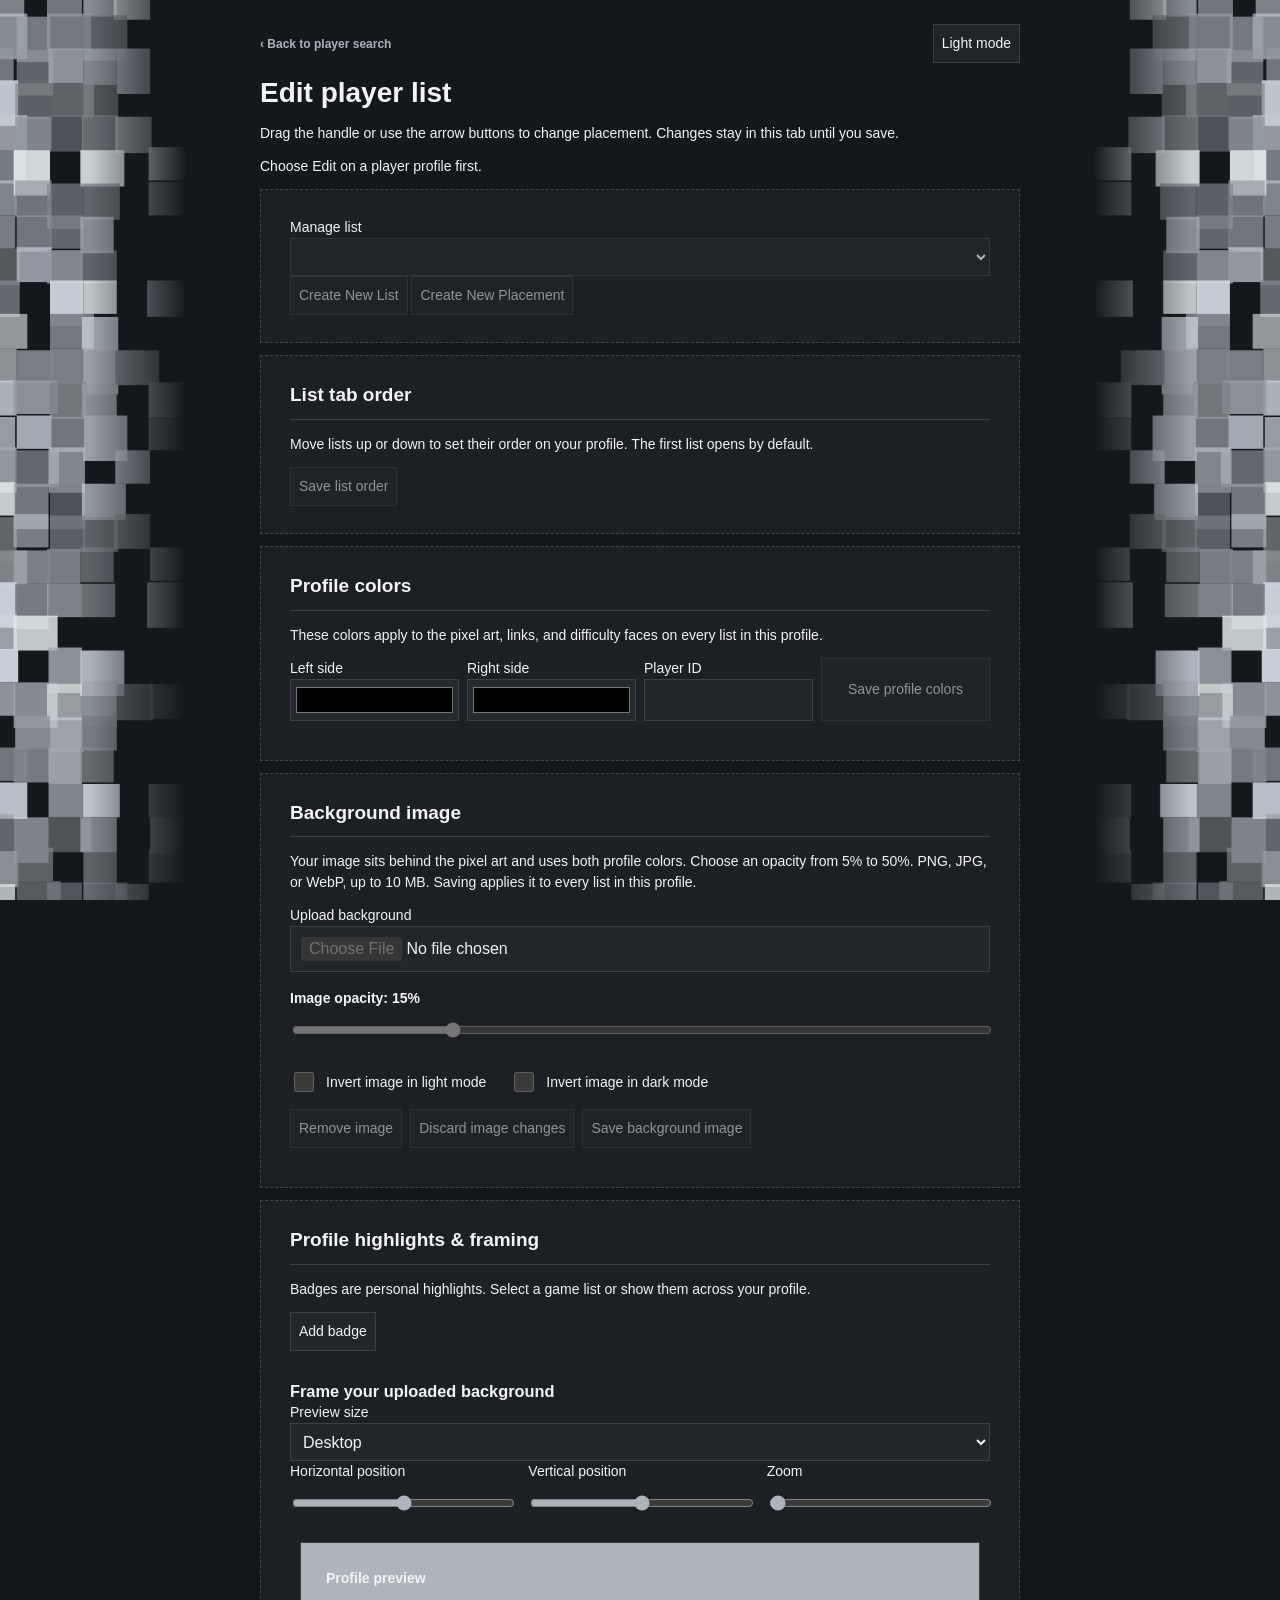
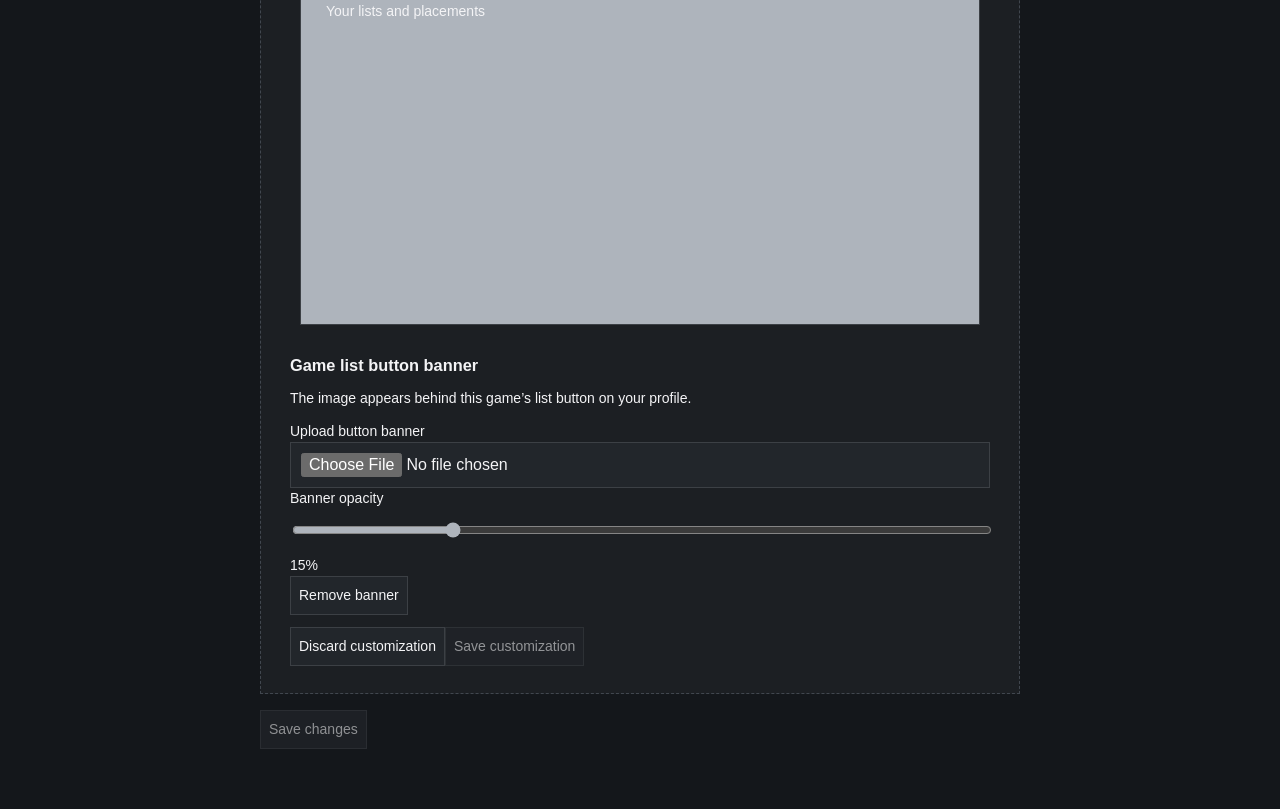
==== commit c8f8c6bb: "Display game banners behind profile list buttons" ====
--- a/editor/index.html
+++ b/editor/index.html
@@ -7,9 +7,10 @@
   <meta name="theme-color" content="#1b1e22">
   <meta name="robots" content="noindex">
   <title>Edit player list</title>
-  <link rel="stylesheet" href="../assets/style.css?v=beat-grades-1">
-  <link rel="stylesheet" href="editor.css?v=beat-grades-1">
-  <script type="module" src="editor.js?v=beat-grades-1"></script>
+  <link rel="stylesheet" href="../assets/style.css?v=tab-banners-1">
+  <link rel="stylesheet" href="editor.css?v=tab-banners-1">
+  <script type="module" src="editor.js?v=tab-banners-1"></script>
+  <link rel="stylesheet" href="../assets/list-banners.css?v=tab-banners-1">
 </head>
 <body>
 <main class="container editor">
@@ -118,3 +119,4 @@
 </html>
 
 
+
--- a/assets/list-banners.css
+++ b/assets/list-banners.css
@@ -0,0 +1,6 @@
+.wide-tabs button[data-player-tab] {isolation:isolate;overflow:hidden}
+.wide-tabs .list-tab-banner {position:absolute;inset:0;width:100%;height:100%;object-fit:cover;pointer-events:none;z-index:0}
+.wide-tabs .list-tab-label {position:relative;z-index:1}
+.wide-tabs button[aria-selected=true]::after {z-index:2}
+.game-banner.list-tab-banner-preview {min-height:65px;max-width:320px;padding:18px 22px;border:1px dashed var(--border);background:var(--surface)}
+.game-banner.list-tab-banner-preview h2 {font-size:16px;font-weight:800}
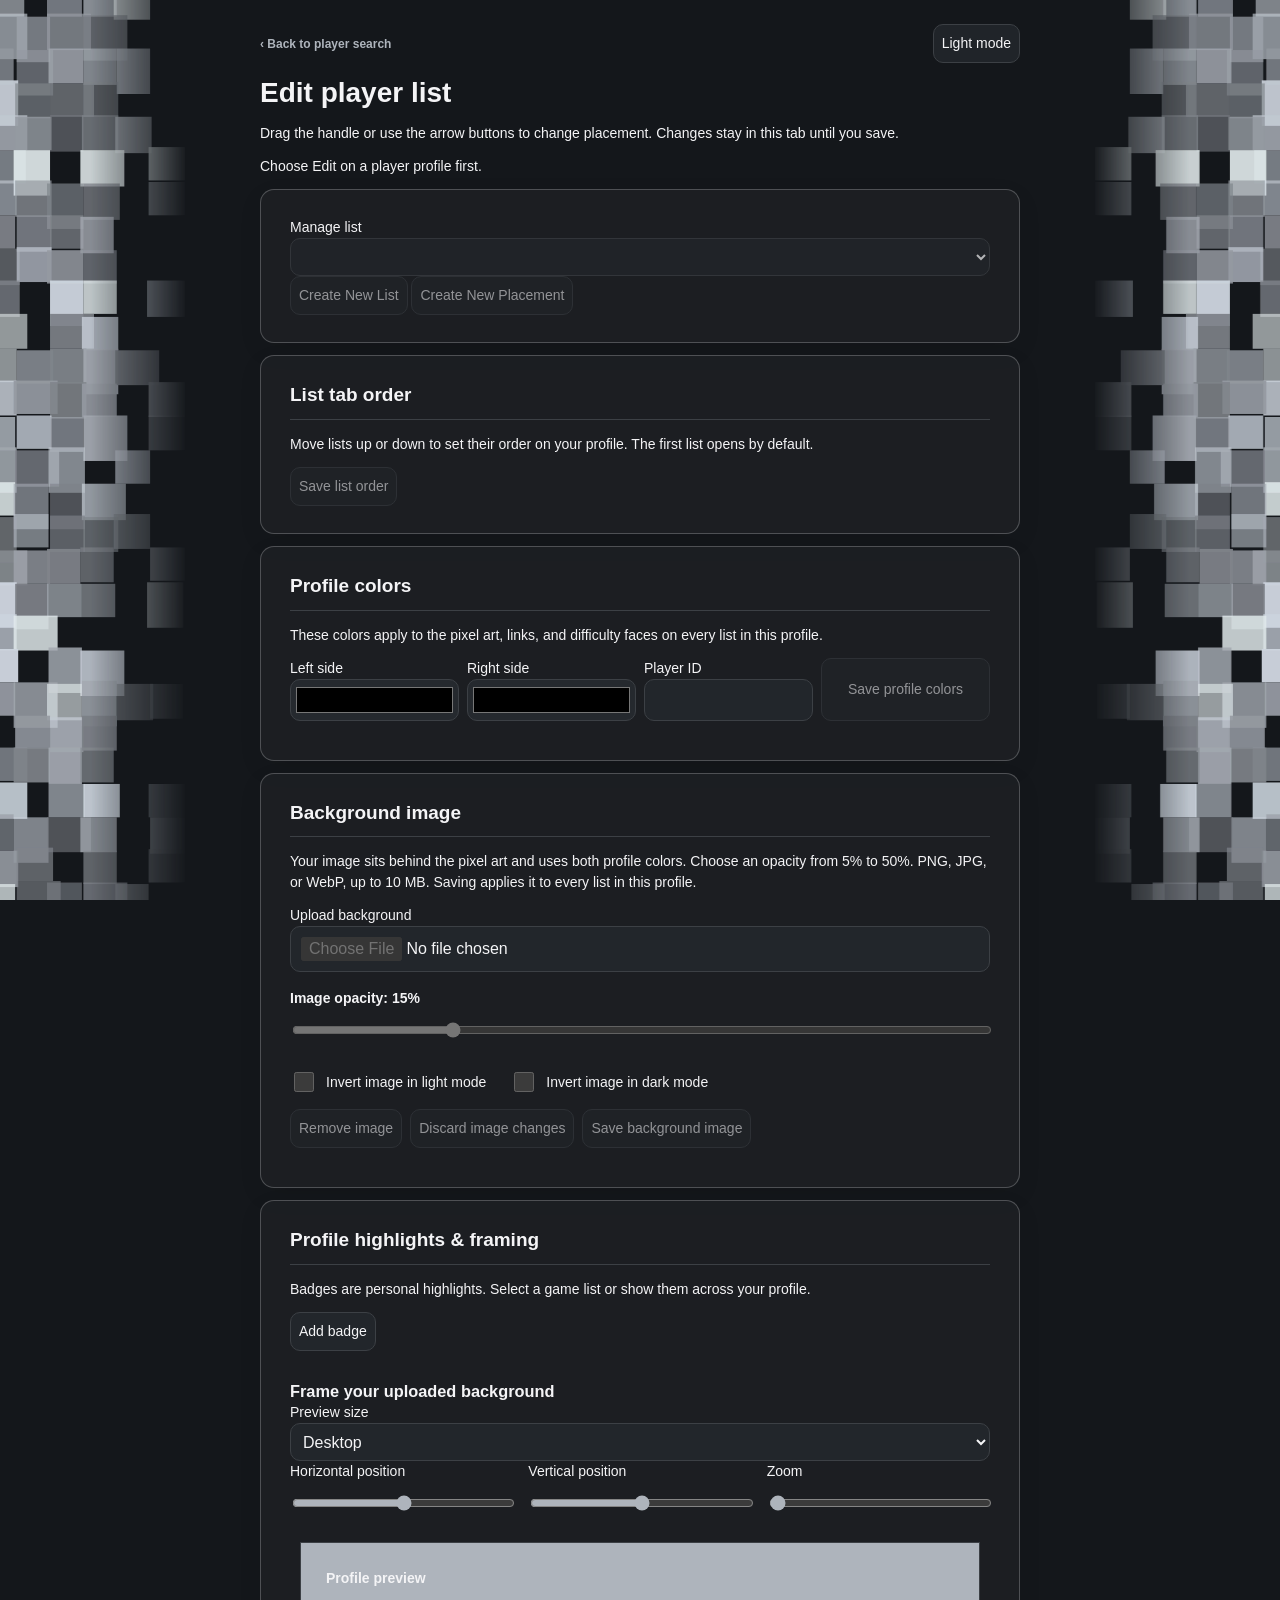
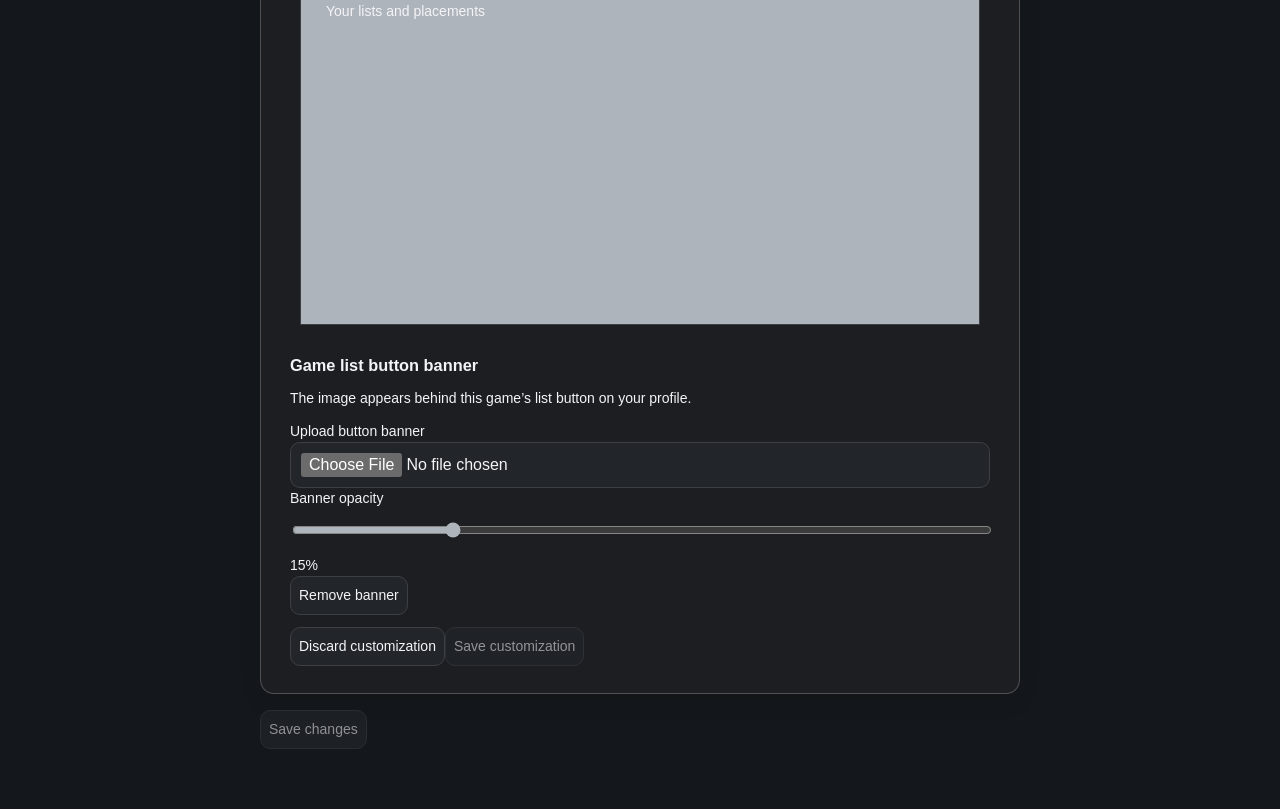
==== commit bea5a217: "Polish profile panels and add selected-game banner artwork; preserve original index" ====
--- a/editor/index.html
+++ b/editor/index.html
@@ -7,10 +7,11 @@
   <meta name="theme-color" content="#1b1e22">
   <meta name="robots" content="noindex">
   <title>Edit player list</title>
-  <link rel="stylesheet" href="../assets/style.css?v=tab-banners-1">
+  <link rel="stylesheet" href="../assets/style.css?v=opaque-overlays-1">
   <link rel="stylesheet" href="editor.css?v=tab-banners-1">
   <script type="module" src="editor.js?v=tab-banners-1"></script>
   <link rel="stylesheet" href="../assets/list-banners.css?v=tab-banners-1">
+  <link rel="stylesheet" href="../assets/polish.css?v=1">
 </head>
 <body>
 <main class="container editor">
--- a/assets/style.css
+++ b/assets/style.css
@@ -1436,12 +1436,12 @@
 .background-preview p {font-weight:750;color:var(--text);text-align:center}
 /* Translucent gray fills keep text, images and controls fully opaque. */
 body {--panel-fill:color-mix(in srgb,var(--surface) 75%,transparent);--panel-fill-raised:color-mix(in srgb,var(--surface2) 75%,transparent)}
-body :is(.singlepanel,.panel,.listcard,.list-empty,.player-search-box,.player-results,.player-directory,.fact,.data-note,.video-area-empty,.editor-row,.background-preview,.appearance-popover,.difficulty-popover,.game-options,.deletion-notice,dialog) {background:var(--panel-fill)!important}
+body :is(.singlepanel,.panel,.listcard,.list-empty,.player-search-box,.player-results,.player-directory,.fact,.data-note,.video-area-empty,.editor-row,.background-preview,.appearance-popover,.difficulty-popover,.game-options,.deletion-notice,dialog:not(#confirm)) {background:var(--panel-fill)!important}
 body :is(.tabs,.wide-tabs) {background:var(--panel-fill)!important}
 body :is(.filter,.select,.ghostbutton,.game-filters button,.editor input:not([type=range]):not([type=checkbox]):not([type=color]),.editor select,.editor button:not(#save)) {background:var(--panel-fill-raised)!important}
 body :is(.listcard:hover,.listcard:focus-visible,.player-result:hover,.player-result:focus-visible,.player-result.is-highlighted) {background:var(--panel-fill-raised)!important}
 body :is(.tabs,.wide-tabs) button:is(:hover,[aria-selected=true]) {background:var(--panel-fill-raised)!important}
-body :is(.sitehead,.mobile-menu,.language-menu,.reviewcard,.review-note,.statsbox,.grind-suggest) {background:var(--panel-fill)!important}
+body :is(.sitehead,.language-menu,.reviewcard,.review-note,.statsbox,.grind-suggest) {background:var(--panel-fill)!important}
 .sitehead::before {background:none!important}
 
 /* Keep hover and keyboard focus visibly brighter than selected/default fills. */
--- a/assets/polish.css
+++ b/assets/polish.css
@@ -0,0 +1,40 @@
+/* Visual refresh. Rank artwork and player-defined theme colors remain unchanged. */
+body {--polish-edge:color-mix(in srgb,var(--text) 23%,transparent)}
+body :is(.listcard,.panel,.singlepanel,.list-empty,.player-search-box,.player-results,.fact,.editor-row,.background-preview) {border-radius:14px;border-style:solid;border-color:var(--polish-edge);box-shadow:0 8px 24px #00000012;background-image:linear-gradient(125deg,#ffffff05,transparent 65%)!important}
+body :is(.filter,.select,.ghostbutton,.pagebtn,.detail-actions a,.backbutton,.editor input:not([type=checkbox]):not([type=range]),.editor select,.editor button) {border-radius:10px;border-style:solid}
+body :is(.filter,.select,.ghostbutton) {min-height:44px}
+body .wide-tabs {border:1px solid var(--polish-edge);border-radius:13px;height:64px;margin-bottom:22px;padding:0;gap:0}
+body .wide-tabs button {position:relative;border:0;border-right:1px solid var(--polish-edge);border-radius:0;font-size:15px!important;isolation:isolate;overflow:hidden}
+body .wide-tabs button:last-child {border-right:0}
+body .wide-tabs button[aria-selected=true] {border-radius:12px;box-shadow:inset 0 0 0 2px var(--accent-strong);color:var(--text)}
+body .wide-tabs button[aria-selected=true]::after {display:none}
+body .wide-tabs button[aria-selected=true] .list-tab-label {color:#fff;text-shadow:0 1px 5px #000,0 1px 12px #000}
+body .wide-tabs button:not([aria-selected=true]) .list-tab-banner {display:none}
+body .wide-tabs .list-tab-banner {border-radius:11px}
+body .wide-tabs button[aria-selected=true]::before {content:'';position:absolute;inset:0;background:linear-gradient(90deg,#090f1960,#090f1920);z-index:1;pointer-events:none;border-radius:11px}
+body .wide-tabs .list-tab-label {z-index:2}
+body .listcard {padding:16px;gap:22px;min-height:150px;transition:box-shadow .18s ease,border-color .18s ease}
+body .listcard .thumbnail {border-radius:10px;flex:0 0 38%;width:38%;height:auto;aspect-ratio:16/9;border:0}
+body .listcard h2 {font-size:clamp(20px,2vw,27px);line-height:1.25;letter-spacing:-.5px}
+body .listcard .creator {margin-top:10px;font-style:normal}
+body .listcard .tiernote {line-height:1.7;color:var(--muted)}
+body .panel {padding:20px}
+body .panel h2 {border-bottom:0;padding-bottom:0;margin-bottom:12px}
+body .panel p {color:var(--muted)}
+body .bulletrows>div {border-color:var(--polish-edge);padding-bottom:11px}
+body .player-title-wrap .player-avatar-small {border-radius:16px;border:1px solid var(--polish-edge)}
+body .player-result {border-radius:9px}
+body .list-filter-area {width:100%}
+body .list-filter-area .filter {flex:1 1 190px;width:auto;min-width:0}
+body .list-toolbar {justify-content:flex-start}
+body .tierchip {border-radius:8px;border-style:solid}
+body .mobile-menu {background:var(--surface)!important}
+body dialog#confirm {background:var(--surface)!important;border-radius:14px;border:1px solid var(--polish-edge)}
+@media(max-width:780px) {
+ body .listcard {gap:16px;padding:14px}
+ body .listcard .thumbnail {width:100%;flex:0 0 auto;aspect-ratio:16/9}
+ body .wide-tabs {height:64px}
+ body .wide-tabs button {font-size:13px!important}
+ body .list-filter-area .filter {flex-basis:100%}
+}
+@media(prefers-reduced-motion:reduce) {body .listcard {transition:none}}
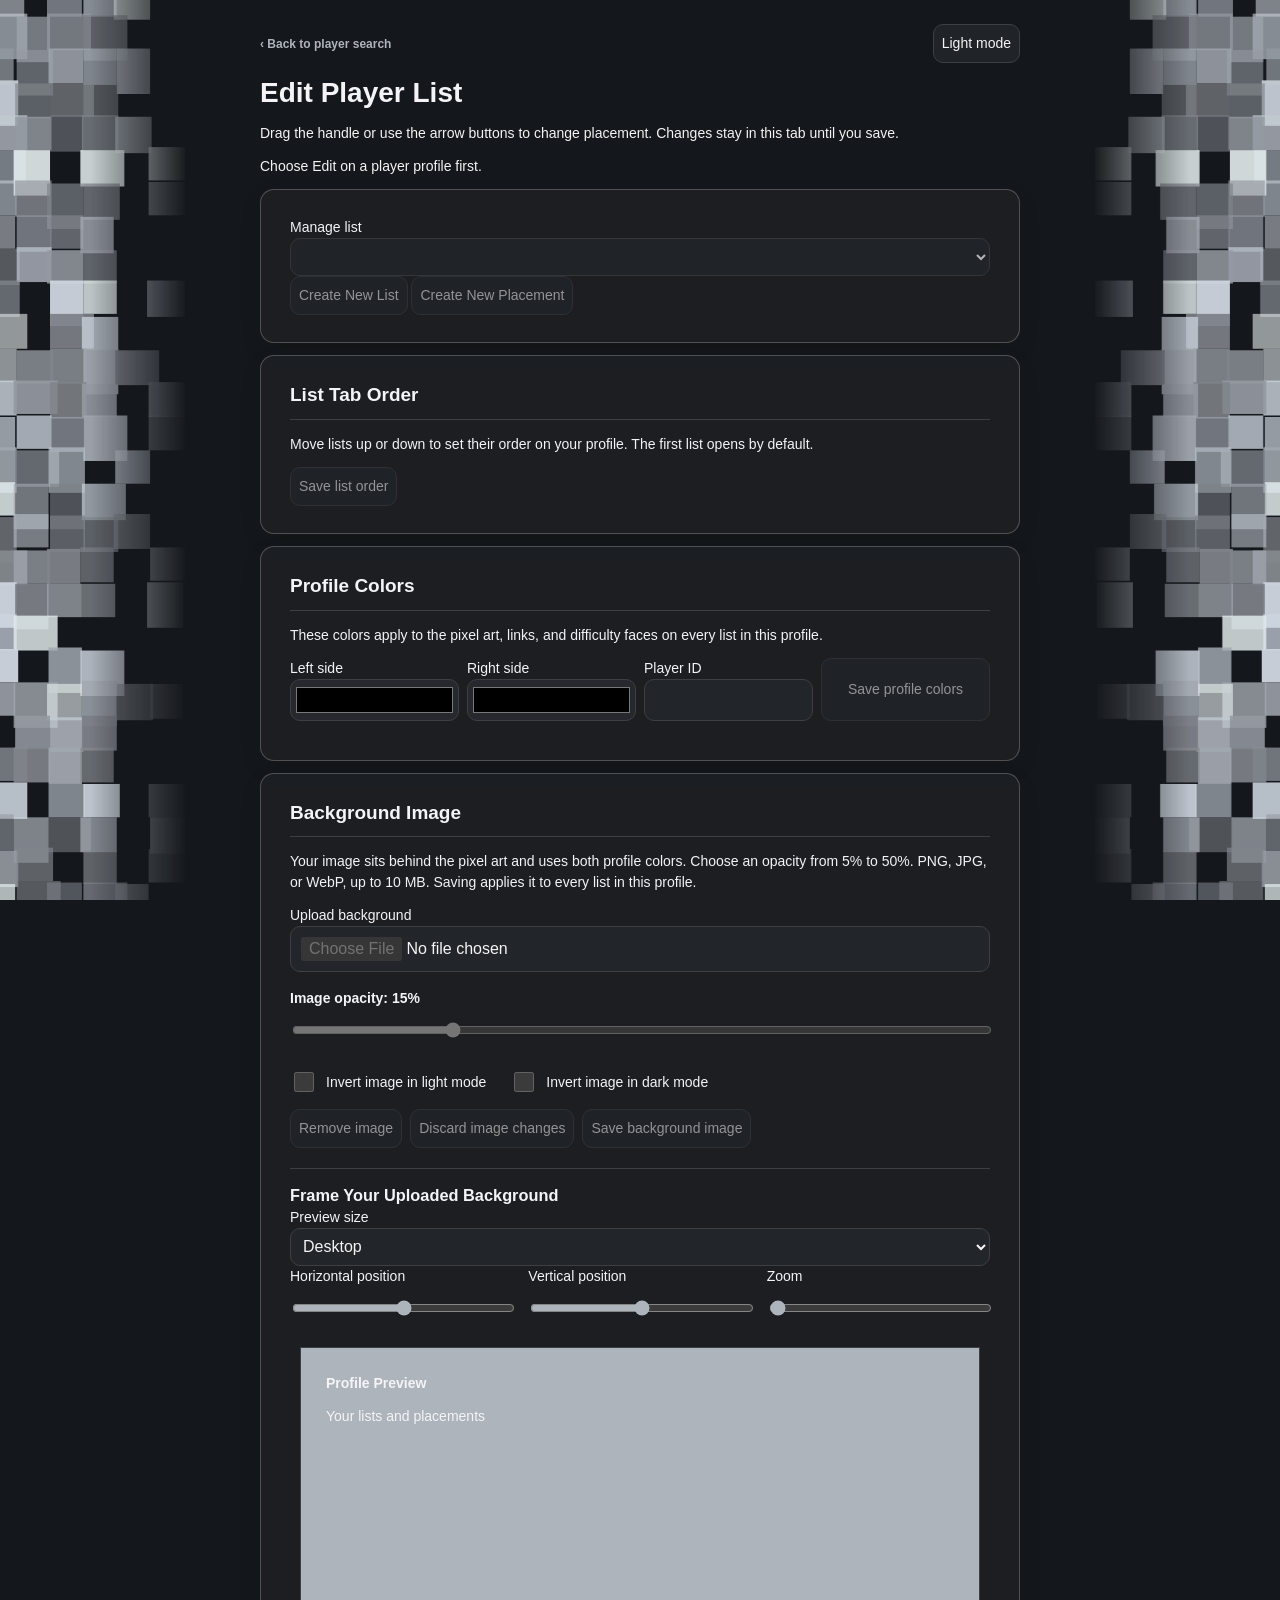
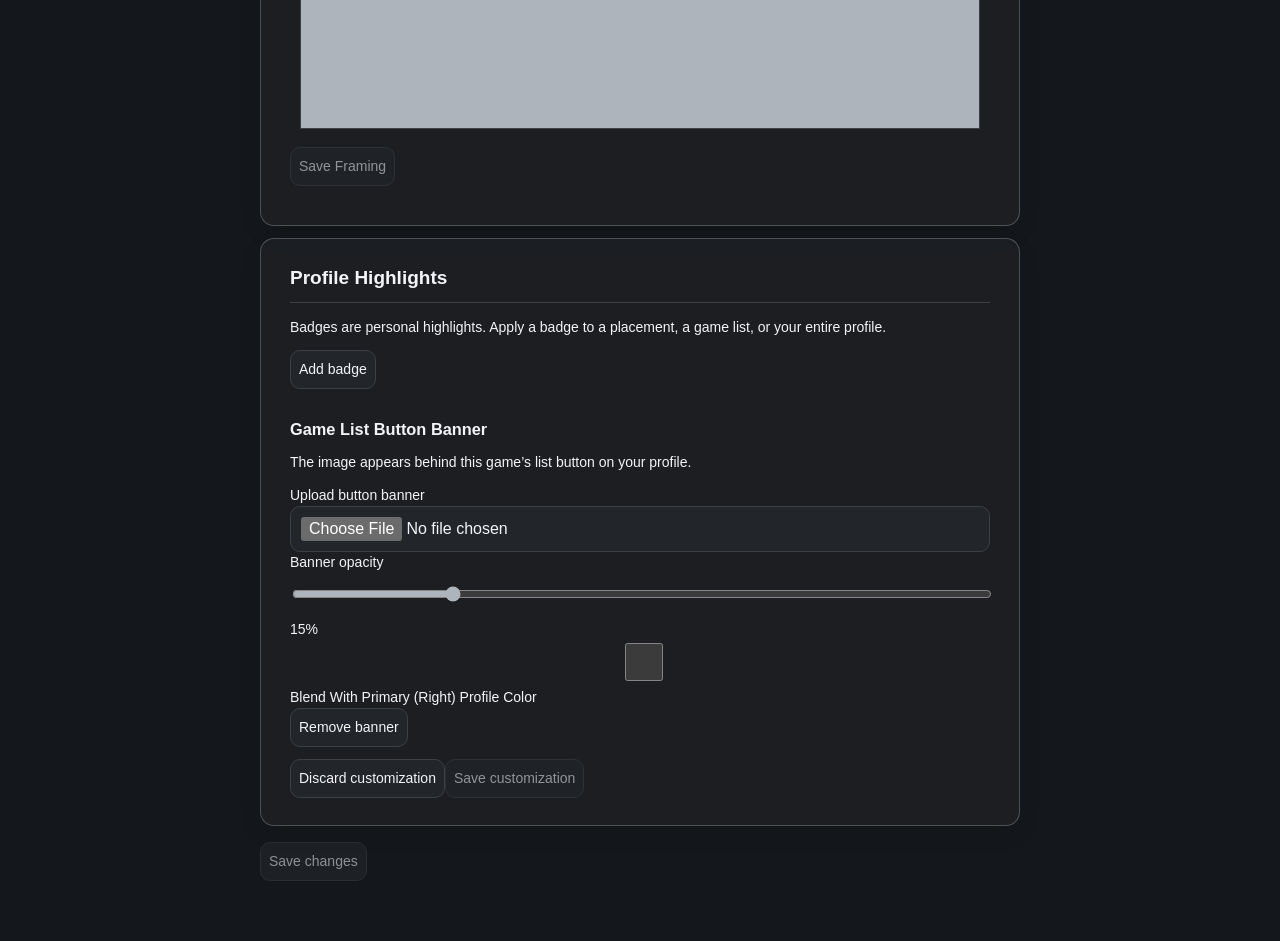
==== commit e476a9e9: "Refine profile cards and editor customization controls" ====
--- a/editor/index.html
+++ b/editor/index.html
@@ -8,10 +8,10 @@
   <meta name="robots" content="noindex">
   <title>Edit player list</title>
   <link rel="stylesheet" href="../assets/style.css?v=opaque-overlays-1">
-  <link rel="stylesheet" href="editor.css?v=tab-banners-1">
-  <script type="module" src="editor.js?v=tab-banners-1"></script>
+  <link rel="stylesheet" href="editor.css?v=profile-refinements-1">
+  <script type="module" src="editor.js?v=profile-refinements-1"></script>
   <link rel="stylesheet" href="../assets/list-banners.css?v=tab-banners-1">
-  <link rel="stylesheet" href="../assets/polish.css?v=1">
+  <link rel="stylesheet" href="../assets/polish.css?v=profile-refinements-1">
 </head>
 <body>
 <main class="container editor">
@@ -121,3 +121,4 @@
 
 
 
+
--- a/editor/editor.css
+++ b/editor/editor.css
@@ -80,3 +80,13 @@
 #frame-controls label {display:flex;flex-direction:column}
 .customization h3 {margin-top:30px}
 @media(max-width:700px){.badge-fields{grid-template-columns:1fr 1fr}#frame-controls{grid-template-columns:1fr}}
+
+
+.editor :is(h1,h2,h3,h4,strong,legend) {text-transform:capitalize}
+body .editor dialog, body .editor dialog#confirm {border-radius:14px}
+.editor #background-framing {margin-top:20px;padding-top:16px;border-top:1px solid var(--border)}
+.editor .badge-fields {grid-template-columns:1fr 1.3fr 1.3fr 1fr auto}
+.editor #banner-preview {position:relative;isolation:isolate;border-radius:12px}
+.editor #banner-art {position:absolute;inset:0;pointer-events:none}
+.editor #banner-title {position:relative;z-index:1}
+@media(max-width:850px){.editor .badge-fields {grid-template-columns:repeat(2,minmax(0,1fr))}}
--- a/assets/polish.css
+++ b/assets/polish.css
@@ -10,8 +10,7 @@
 body .wide-tabs button[aria-selected=true]::after {display:none}
 body .wide-tabs button[aria-selected=true] .list-tab-label {color:#fff;text-shadow:0 1px 5px #000,0 1px 12px #000}
 body .wide-tabs button:not([aria-selected=true]) .list-tab-banner {display:none}
-body .wide-tabs .list-tab-banner {border-radius:11px}
-body .wide-tabs button[aria-selected=true]::before {content:'';position:absolute;inset:0;background:linear-gradient(90deg,#090f1960,#090f1920);z-index:1;pointer-events:none;border-radius:11px}
+body .wide-tabs .list-tab-banner {border-radius:11px;filter:brightness(.8)}
 body .wide-tabs .list-tab-label {z-index:2}
 body .listcard {padding:16px;gap:22px;min-height:150px;transition:box-shadow .18s ease,border-color .18s ease}
 body .listcard .thumbnail {border-radius:10px;flex:0 0 38%;width:38%;height:auto;aspect-ratio:16/9;border:0}
@@ -38,3 +37,60 @@
  body .list-filter-area .filter {flex-basis:100%}
 }
 @media(prefers-reduced-motion:reduce) {body .listcard {transition:none}}
+
+/* The results panel provides the directory surface. */
+#app .player-directory {background:transparent!important}
+
+/* Original logo with a separate accent mask for the gray artwork. */
+.sitehead .wordmark {position:relative;display:block;width:clamp(155px,45vw,300px);aspect-ratio:768/121;font-size:0;background:url([data-uri]) center/contain no-repeat}
+.sitehead .wordmark::after {content:"";position:absolute;inset:0;background:var(--wordmark-tint,var(--accent));mask:url([data-uri]) center/contain no-repeat;pointer-events:none}
+
+/* Keep the selected outline on the sliding layer until it reaches the next tab. */
+body .wide-tabs {position:relative}
+body .wide-tabs.is-sliding button[aria-selected=true] {box-shadow:none}
+.list-tab-sliding-border {
+  position:absolute;
+  top:0;
+  left:0;
+  border-radius:12px;
+  box-shadow:inset 0 0 0 2px var(--accent-strong);
+  pointer-events:none;
+  z-index:3;
+}
+
+
+/* Profile identity and active controls */
+body .player-title-wrap {
+  display:inline-flex;
+  max-width:100%;
+  padding:8px 20px 8px 8px;
+  border:1px solid var(--polish-edge);
+  border-radius:20px;
+  background:var(--panel-fill,var(--surface));
+  box-shadow:0 8px 24px #00000024;
+}
+body #in-progress-toggle[aria-pressed=true] {
+  background:color-mix(in srgb,var(--surface) 77%,white)!important;
+  color:var(--text)!important;
+}
+body.light-mode #in-progress-toggle[aria-pressed=true] {
+  background:color-mix(in srgb,var(--surface) 84%,black)!important;
+}
+body.light-mode .sitehead .wordmark::before {
+  content:"";
+  position:absolute;
+  inset:0;
+  background:#111;
+  pointer-events:none;
+  z-index:1;
+  mask:url([data-uri]) center/contain no-repeat;
+}
+.list-tab-banner {overflow:hidden;isolation:isolate}
+.list-tab-banner > img {display:block;width:100%;height:100%;object-fit:cover}
+.list-tab-banner.banner-accent::after {
+  content:"";
+  position:absolute;
+  inset:0;
+  background:var(--profile-right,var(--accent));
+  mix-blend-mode:color;
+}
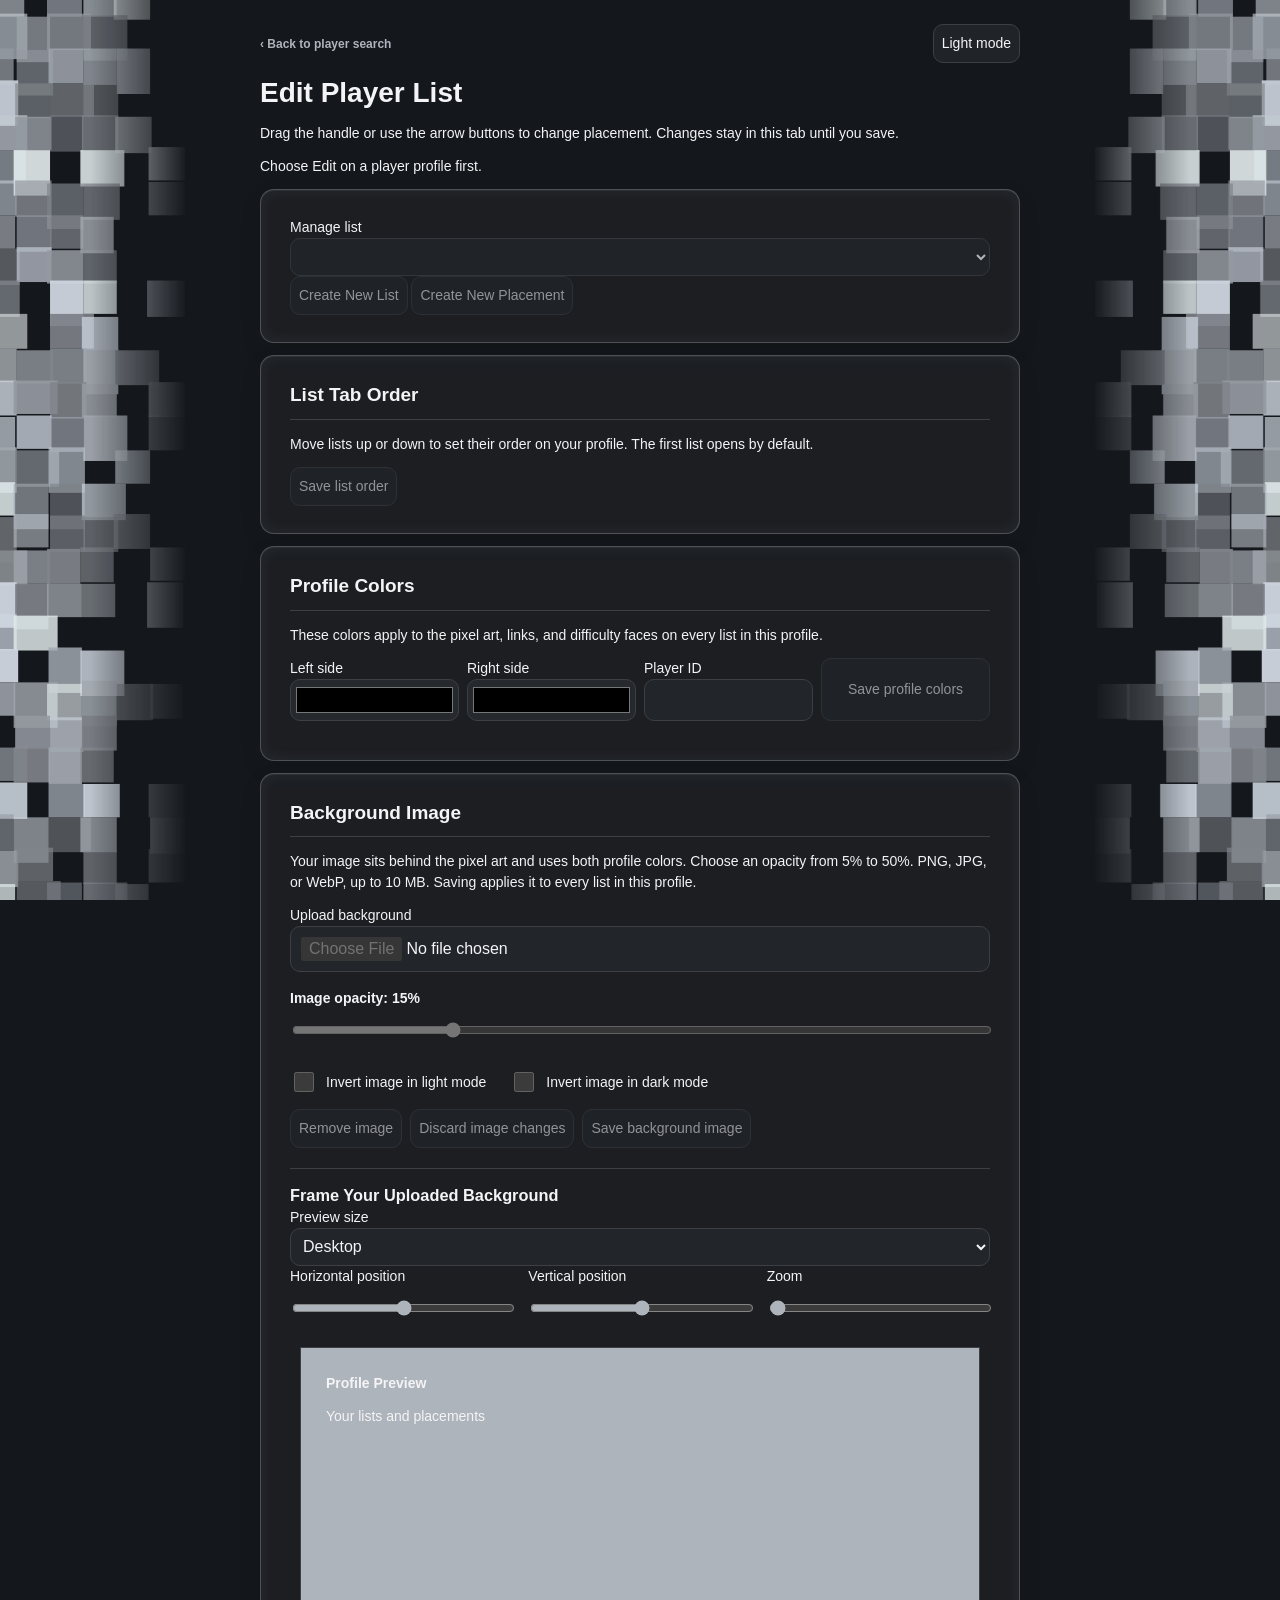
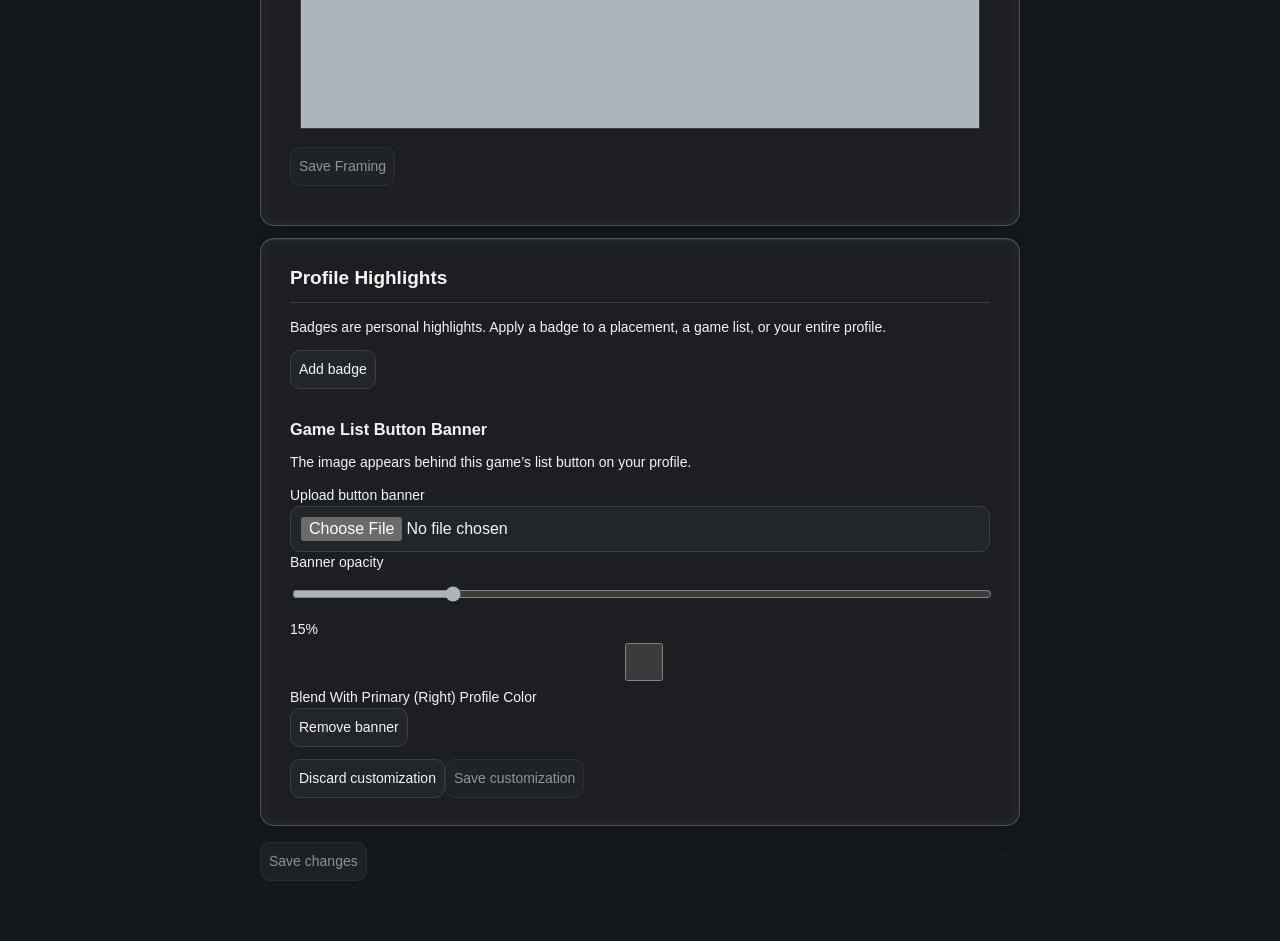
==== commit f8a1046c: "Add player XP and refine profile panel highlights" ====
--- a/editor/index.html
+++ b/editor/index.html
@@ -9,9 +9,9 @@
   <title>Edit player list</title>
   <link rel="stylesheet" href="../assets/style.css?v=opaque-overlays-1">
   <link rel="stylesheet" href="editor.css?v=profile-refinements-1">
-  <script type="module" src="editor.js?v=profile-refinements-1"></script>
+  <script type="module" src="editor.js?v=placement-sections"></script>
   <link rel="stylesheet" href="../assets/list-banners.css?v=tab-banners-1">
-  <link rel="stylesheet" href="../assets/polish.css?v=profile-refinements-1">
+  <link rel="stylesheet" href="../assets/polish.css?v=profile-levels-1">
 </head>
 <body>
 <main class="container editor">
@@ -101,7 +101,7 @@
     <option value="GM+2"></option>
   </datalist>
   <div id="deletion-notice" class="deletion-notice" role="status" hidden><span id="deletion-count"></span><button type="button" id="undo-delete">Undo last deletion</button></div>
-  <ol id="levels"></ol>
+  <div id="levels"></div>
   <button type="button" disabled id="save">Save changes</button>
   <dialog id="confirm">
     <form id="confirm-form">
--- a/assets/polish.css
+++ b/assets/polish.css
@@ -1,13 +1,20 @@
 /* Visual refresh. Rank artwork and player-defined theme colors remain unchanged. */
-body {--polish-edge:color-mix(in srgb,var(--text) 23%,transparent)}
-body :is(.listcard,.panel,.singlepanel,.list-empty,.player-search-box,.player-results,.fact,.editor-row,.background-preview) {border-radius:14px;border-style:solid;border-color:var(--polish-edge);box-shadow:0 8px 24px #00000012;background-image:linear-gradient(125deg,#ffffff05,transparent 65%)!important}
+body {
+  --polish-edge:color-mix(in srgb,var(--text) 23%,transparent);
+  --panel-inner-glow:inset 0 1px 0 #ffffff0e,inset 0 0 15px color-mix(in srgb,var(--accent) 9%,transparent);
+  --active-list-outline:var(--profile-right,var(--accent-strong));
+}
+body.light-mode {
+  --panel-inner-glow:inset 0 1px 0 #ffffffa0,inset 0 0 15px color-mix(in srgb,var(--accent) 10%,transparent);
+}
+body :is(.listcard,.panel,.singlepanel,.list-empty,.player-search-box,.player-results,.fact,.editor-row,.background-preview) {border-radius:14px;border-style:solid;border-color:var(--polish-edge);box-shadow:var(--panel-inner-glow),0 8px 24px #00000012;background-image:linear-gradient(125deg,#ffffff05,transparent 65%)!important}
 body :is(.filter,.select,.ghostbutton,.pagebtn,.detail-actions a,.backbutton,.editor input:not([type=checkbox]):not([type=range]),.editor select,.editor button) {border-radius:10px;border-style:solid}
 body :is(.filter,.select,.ghostbutton) {min-height:44px}
 body .wide-tabs {border:1px solid var(--polish-edge);border-radius:13px;height:64px;margin-bottom:22px;padding:0;gap:0}
 body .wide-tabs button {position:relative;border:0;border-right:1px solid var(--polish-edge);border-radius:0;font-size:15px!important;isolation:isolate;overflow:hidden}
 body .wide-tabs button:last-child {border-right:0}
-body .wide-tabs button[aria-selected=true] {border-radius:12px;box-shadow:inset 0 0 0 2px var(--accent-strong);color:var(--text)}
-body .wide-tabs button[aria-selected=true]::after {display:none}
+body .wide-tabs button[aria-selected=true] {border-radius:12px;color:var(--text)}
+
 body .wide-tabs button[aria-selected=true] .list-tab-label {color:#fff;text-shadow:0 1px 5px #000,0 1px 12px #000}
 body .wide-tabs button:not([aria-selected=true]) .list-tab-banner {display:none}
 body .wide-tabs .list-tab-banner {border-radius:11px;filter:brightness(.8)}
@@ -21,7 +28,8 @@
 body .panel h2 {border-bottom:0;padding-bottom:0;margin-bottom:12px}
 body .panel p {color:var(--muted)}
 body .bulletrows>div {border-color:var(--polish-edge);padding-bottom:11px}
-body .player-title-wrap .player-avatar-small {border-radius:16px;border:1px solid var(--polish-edge)}
+body .player-title-wrap .player-avatar-small {width:96px;height:96px;flex-shrink:0;margin:-1px 0 -1px -1px;border-radius:20px;border:1px solid var(--polish-edge)}
+@media(max-width:540px) {body .player-title-wrap .player-avatar-small {width:80px;height:80px}}
 body .player-result {border-radius:9px}
 body .list-filter-area {width:100%}
 body .list-filter-area .filter {flex:1 1 190px;width:auto;min-width:0}
@@ -47,13 +55,13 @@
 
 /* Keep the selected outline on the sliding layer until it reaches the next tab. */
 body .wide-tabs {position:relative}
-body .wide-tabs.is-sliding button[aria-selected=true] {box-shadow:none}
+
 .list-tab-sliding-border {
   position:absolute;
   top:0;
   left:0;
   border-radius:12px;
-  box-shadow:inset 0 0 0 2px var(--accent-strong);
+  box-shadow:inset 0 0 0 2px var(--active-list-outline);
   pointer-events:none;
   z-index:3;
 }
@@ -61,13 +69,14 @@
 
 /* Profile identity and active controls */
 body .player-title-wrap {
-  display:inline-flex;
+  display:flex;
+  width:fit-content;
   max-width:100%;
-  padding:8px 20px 8px 8px;
+  padding:0 20px 0 0;
   border:1px solid var(--polish-edge);
   border-radius:20px;
   background:var(--panel-fill,var(--surface));
-  box-shadow:0 8px 24px #00000024;
+  box-shadow:var(--panel-inner-glow),0 8px 24px #00000024;
 }
 body #in-progress-toggle[aria-pressed=true] {
   background:color-mix(in srgb,var(--surface) 77%,white)!important;
@@ -76,14 +85,8 @@
 body.light-mode #in-progress-toggle[aria-pressed=true] {
   background:color-mix(in srgb,var(--surface) 84%,black)!important;
 }
-body.light-mode .sitehead .wordmark::before {
-  content:"";
-  position:absolute;
-  inset:0;
-  background:#111;
-  pointer-events:none;
-  z-index:1;
-  mask:url([data-uri]) center/contain no-repeat;
+body.light-mode .sitehead .wordmark {
+  background-image:url([data-uri]);
 }
 .list-tab-banner {overflow:hidden;isolation:isolate}
 .list-tab-banner > img {display:block;width:100%;height:100%;object-fit:cover}
@@ -94,3 +97,69 @@
   background:var(--profile-right,var(--accent));
   mix-blend-mode:color;
 }
+
+/* The moving window owns the rounded corners; tiles meet squarely during the slide. */
+body .wide-tabs.is-sliding button[data-player-tab],
+body .wide-tabs.is-sliding .list-tab-banner {border-radius:0}
+
+/* Continue the hovered tab's fill behind the adjoining selected corners. */
+body .wide-tabs button:first-child {border-right-style:solid}
+body .wide-tabs button:not(:disabled):is(:hover,:focus-visible) {border-color:var(--polish-edge)}
+body .wide-tabs button:focus-visible {outline:2px solid var(--text);outline-offset:-4px}
+body .wide-tabs:not(.is-sliding) button[aria-selected=true]:is(:has(+ button:hover),button:hover + button) {
+  border-radius:0;
+  background:linear-gradient(to var(--tab-hover-edge),transparent calc(100% - 13px),var(--control-hover) 0)!important;
+  box-shadow:none;
+}
+body .wide-tabs button[aria-selected=true]:has(+ button:hover) {--tab-hover-edge:right}
+body .wide-tabs button:hover + button[aria-selected=true] {--tab-hover-edge:left}
+body .wide-tabs:not(.is-sliding) button[aria-selected=true]:is(:has(+ button:hover),button:hover + button)::before {
+  content:"";
+  position:absolute;
+  inset:0;
+  border-radius:12px;
+  background:var(--panel-fill-raised);
+  z-index:-1;
+  pointer-events:none;
+}
+body .wide-tabs:not(.is-sliding) button[aria-selected=true]::after {
+  display:block;
+  content:"";
+  inset:0;
+  height:auto;
+  z-index:3;
+  background:none;
+  border-radius:12px;
+  box-shadow:inset 0 0 0 2px var(--active-list-outline);
+  pointer-events:none;
+}
+
+
+body .wide-tabs.is-sliding button[aria-selected=true]::after {display:none}
+body :is(.wide-tabs,.listcard .thumbnail,.data-note,.video-area-empty,.appearance-popover,.difficulty-popover,.game-options,.deletion-notice,.profile-badge,dialog) {
+  box-shadow:var(--panel-inner-glow);
+}
+body .player-search-box:focus-within {
+  box-shadow:var(--panel-inner-glow),0 0 0 2px color-mix(in srgb,var(--accent-strong) 15%,transparent);
+}
+body .listcard:is(:hover,:focus-within) {
+  box-shadow:var(--panel-inner-glow),0 0 16px color-mix(in srgb,var(--accent-strong) 23%,transparent);
+}
+
+.profile-identity {min-width:0;padding-block:8px}
+.profile-xp {
+  display:flex;align-items:center;flex-wrap:wrap;gap:6px 9px;margin-top:4px;
+  min-height:25px;font-size:13px;color:var(--muted);
+}
+.profile-xp strong {color:var(--text);white-space:nowrap}
+.profile-level-badge {
+  display:grid;place-items:center;min-width:27px;height:27px;padding:0 4px;
+  border:1px solid var(--accent-strong);border-radius:8px;color:var(--accent-strong);
+  background:color-mix(in srgb,var(--accent-strong) 12%,transparent);font-weight:850;
+}
+.profile-xp progress {width:clamp(60px,13vw,185px);height:7px;accent-color:var(--accent-strong)}
+.profile-xp-count {white-space:nowrap;font-variant-numeric:tabular-nums}
+@media(max-width:540px) {
+  body .player-title-wrap {gap:10px;padding-right:10px}
+  .profile-xp {font-size:12px}
+}
